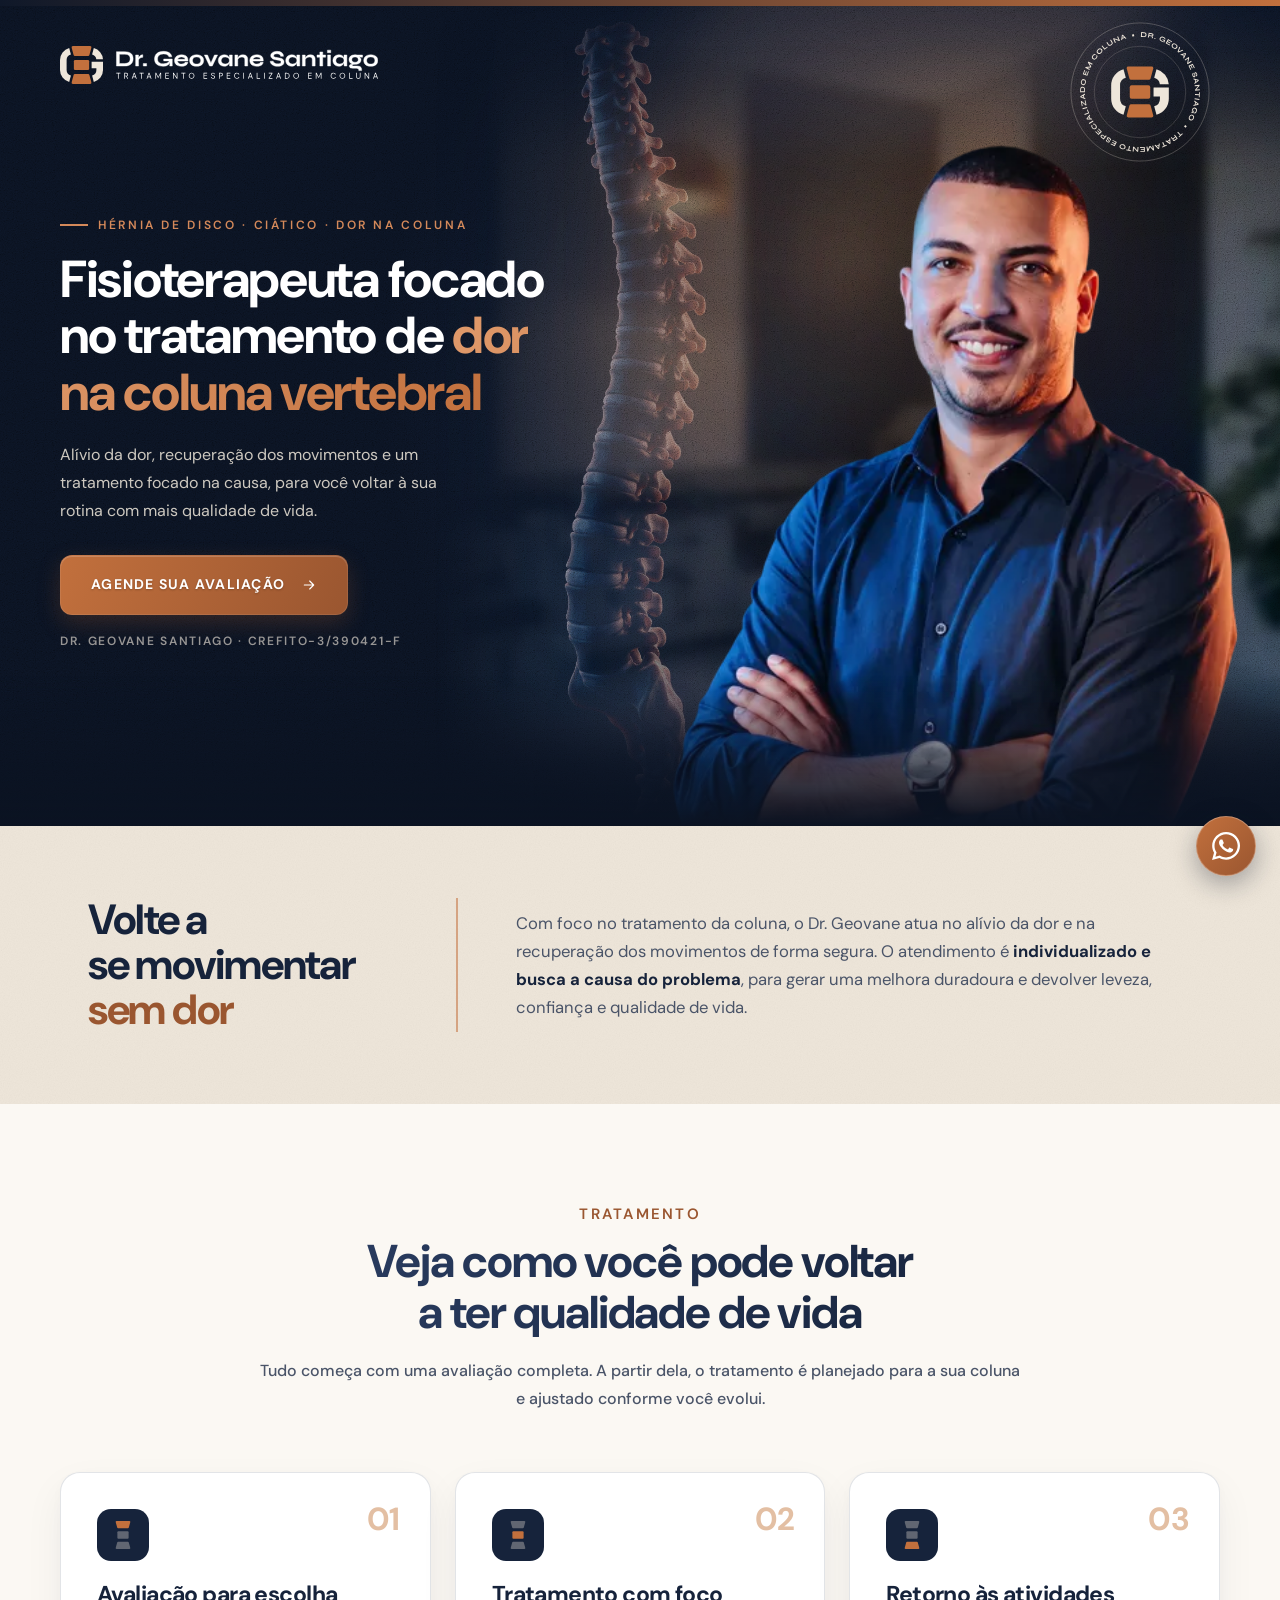
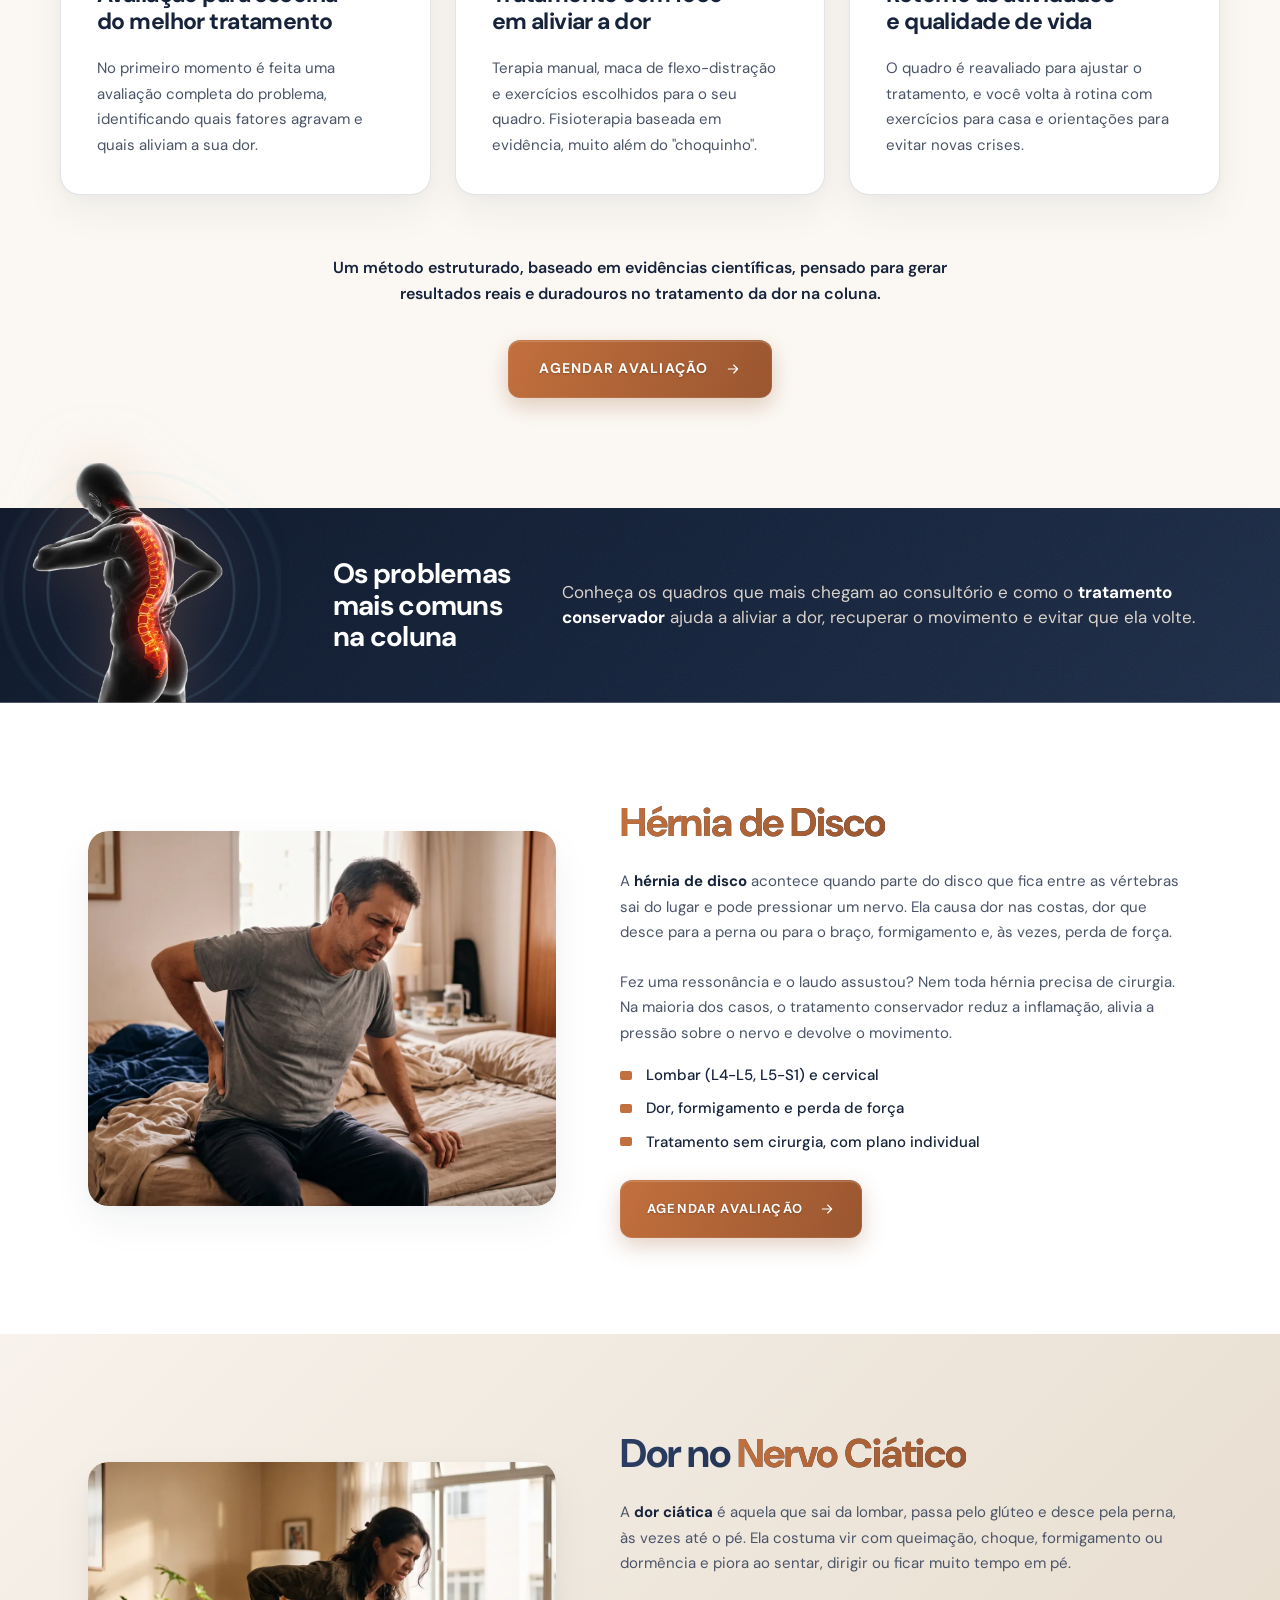
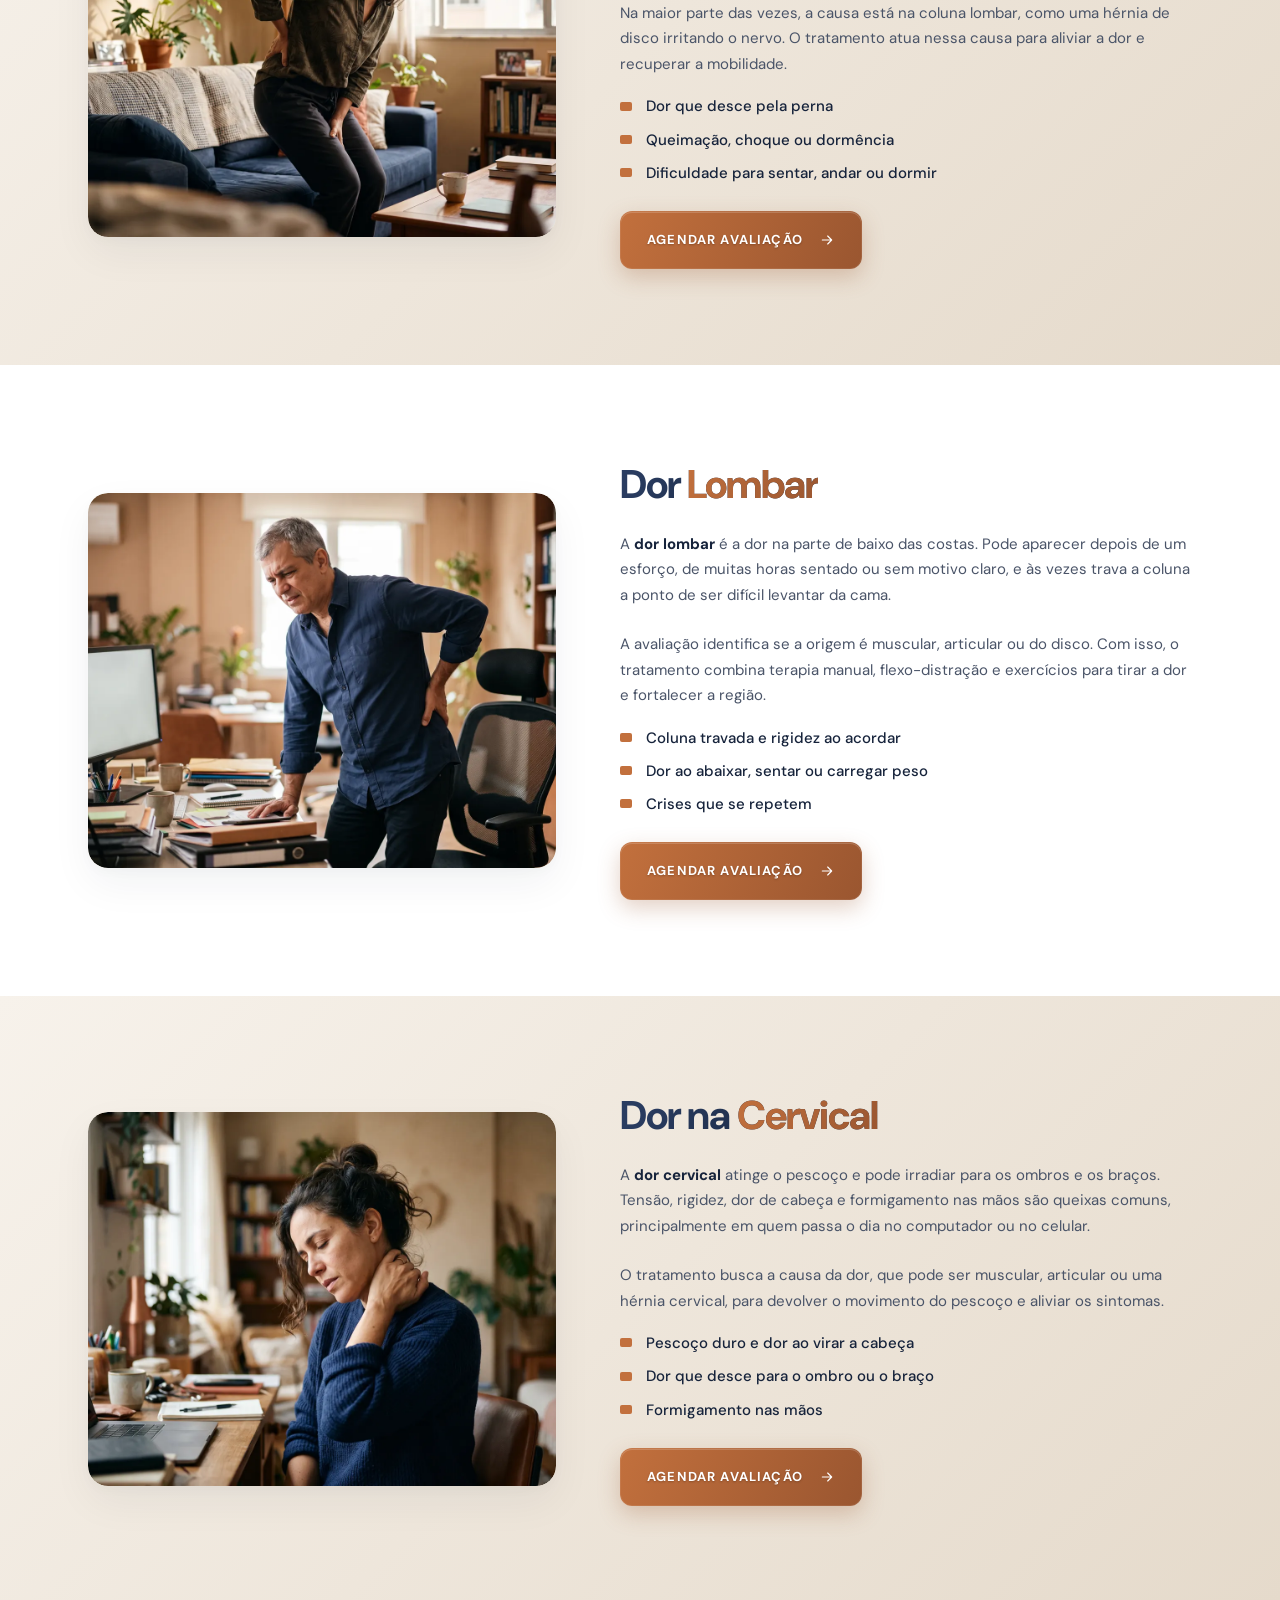
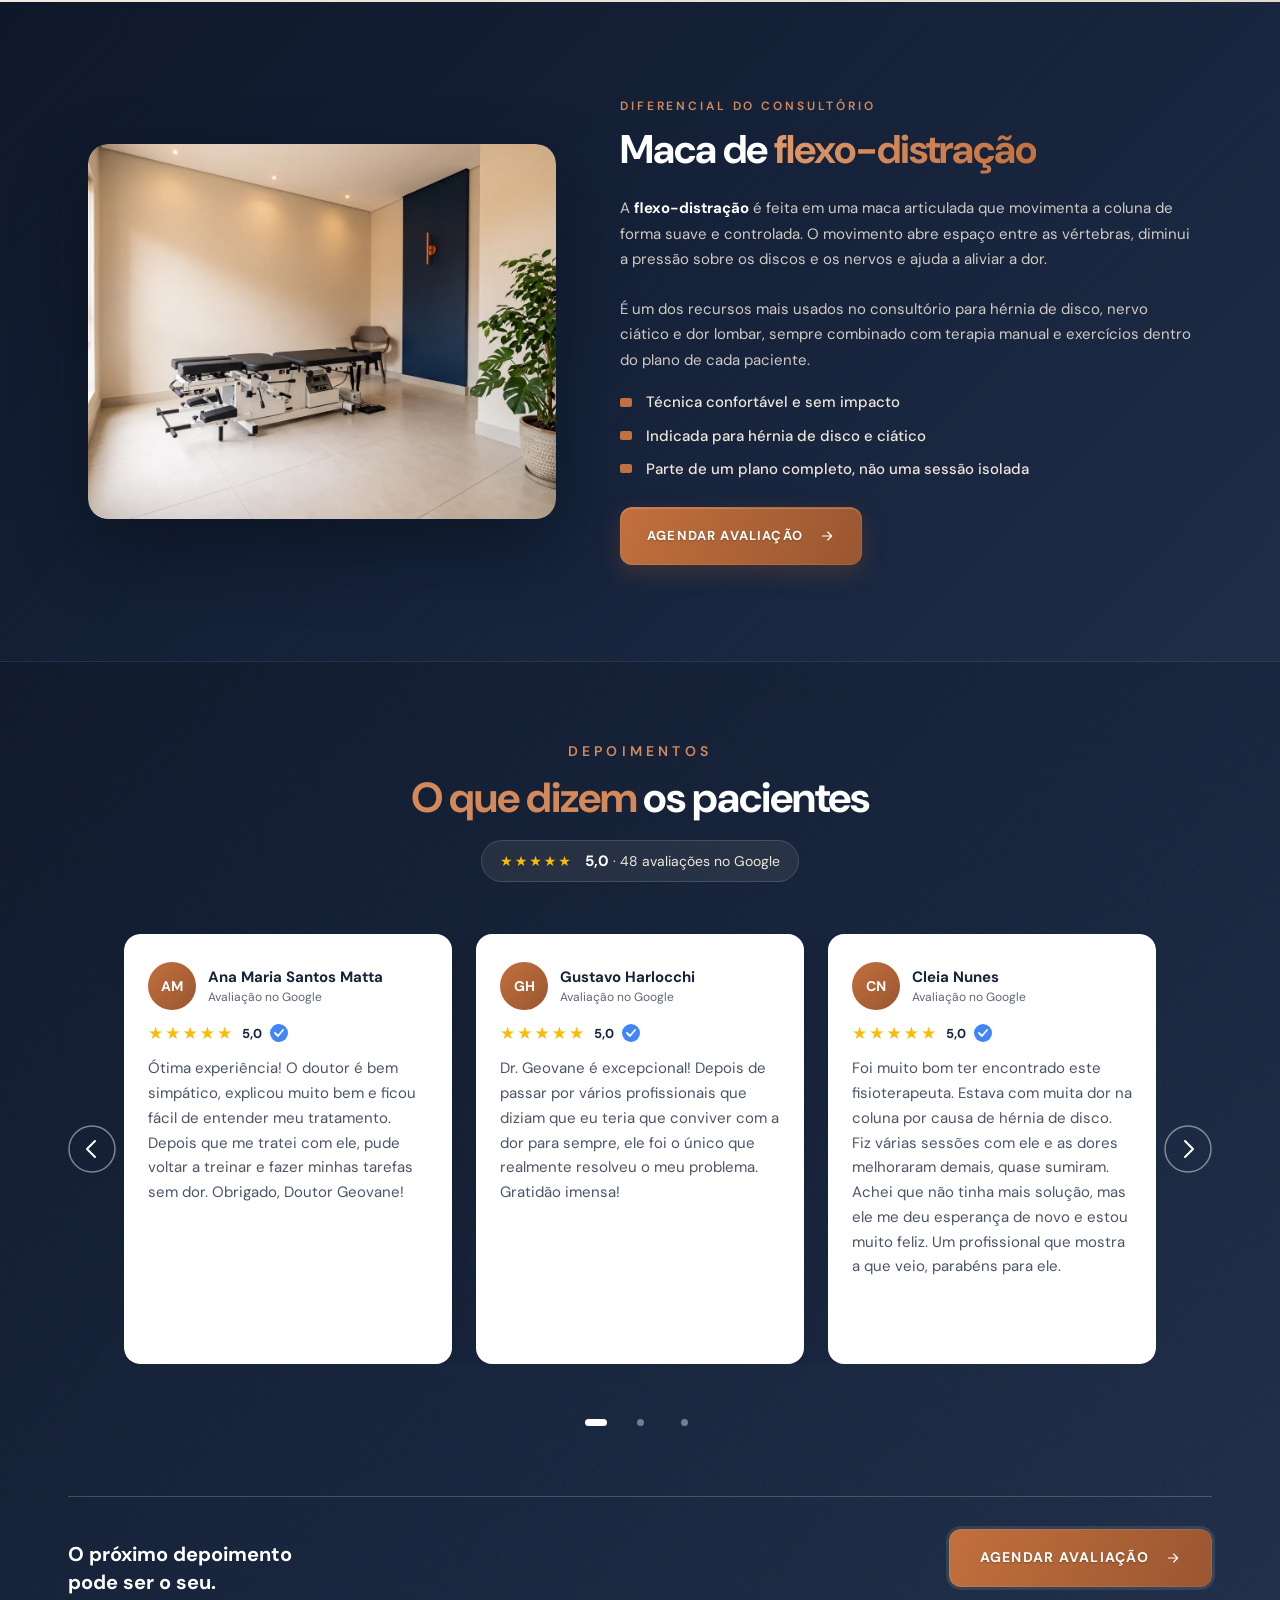
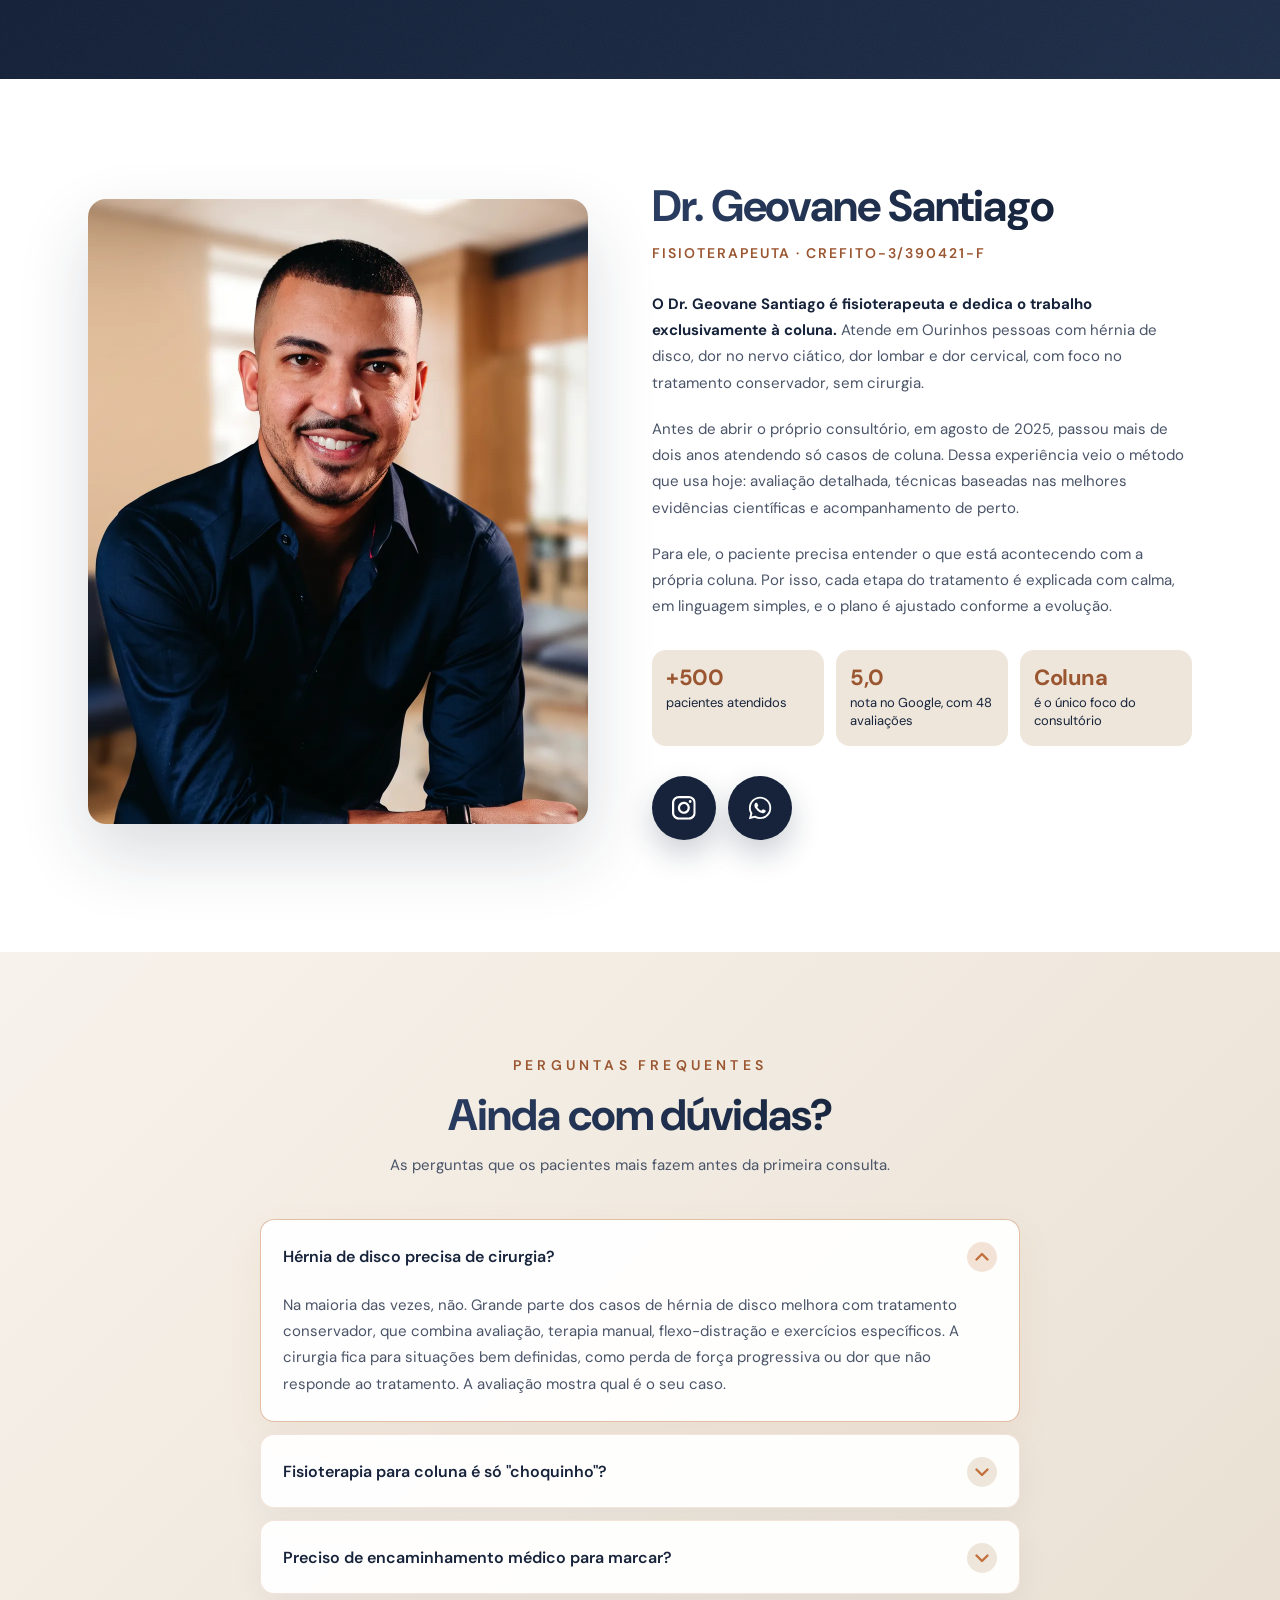
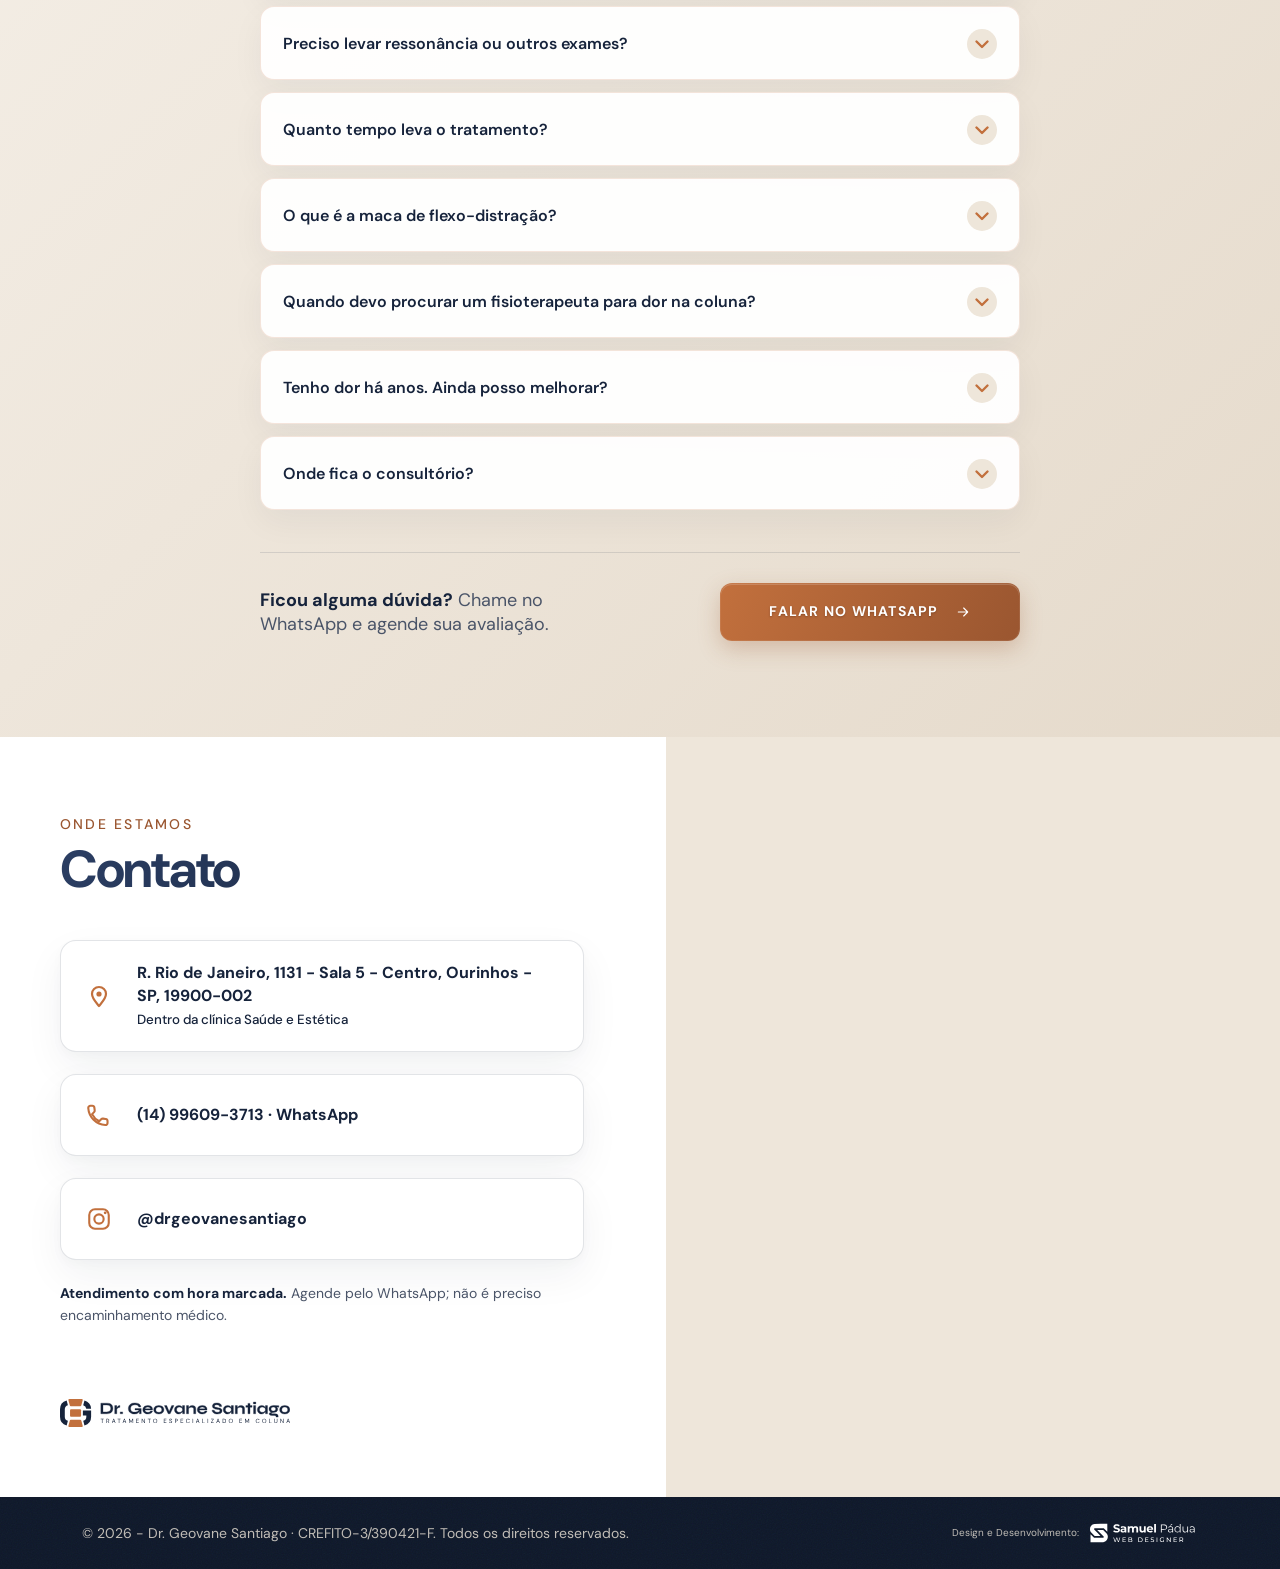
==== index.html @ 81470a54 "feat: coluna realista no fundo do hero, logo menor, remove avaliações do hero, grão mais suave" ====
<!DOCTYPE html>
<html lang="pt-BR">
<head>
  <meta charset="UTF-8">
  <meta name="viewport" content="width=device-width, initial-scale=1.0">
  <title>Fisioterapeuta em Ourinhos | Hérnia de Disco e Dor na Coluna – Dr. Geovane Santiago</title>
  <meta name="description" content="Dr. Geovane Santiago, fisioterapeuta em Ourinhos (SP) com foco no tratamento conservador da coluna: hérnia de disco, nervo ciático, dor lombar e cervical, com maca de flexo-distração. Agende sua avaliação pelo WhatsApp.">
  <meta name="robots" content="index, follow, max-image-preview:large, max-snippet:-1, max-video-preview:-1">
  <link rel="canonical" href="https://www.clinicanogueirasantiago.com.br/">
  <meta name="author" content="Dr. Geovane Santiago">
  <meta name="theme-color" content="#16233B">
  <meta name="format-detection" content="telephone=no">
  <meta name="geo.region" content="BR-SP">
  <meta name="geo.placename" content="Ourinhos">
  <meta name="geo.position" content="-22.9866079;-49.8703435">
  <meta name="ICBM" content="-22.9866079, -49.8703435">
  <meta property="og:locale" content="pt_BR">
  <meta property="og:type" content="website">
  <meta property="og:site_name" content="Dr. Geovane Santiago">
  <meta property="og:title" content="Fisioterapeuta em Ourinhos | Hérnia de Disco e Dor na Coluna – Dr. Geovane Santiago">
  <meta property="og:description" content="Dr. Geovane Santiago, fisioterapeuta em Ourinhos (SP) com foco no tratamento conservador da coluna: hérnia de disco, nervo ciático, dor lombar e cervical, com maca de flexo-distração. Agende sua avaliação pelo WhatsApp.">
  <meta property="og:url" content="https://www.clinicanogueirasantiago.com.br/">
  <meta property="og:image" content="https://www.clinicanogueirasantiago.com.br/og-image.jpg">
  <meta property="og:image:type" content="image/jpeg">
  <meta property="og:image:width" content="1200">
  <meta property="og:image:height" content="630">
  <meta property="og:image:alt" content="Dr. Geovane Santiago, fisioterapeuta com foco no tratamento da coluna em Ourinhos">
  <meta name="twitter:card" content="summary_large_image">
  <meta name="twitter:title" content="Fisioterapeuta em Ourinhos | Hérnia de Disco e Dor na Coluna – Dr. Geovane Santiago">
  <meta name="twitter:description" content="Dr. Geovane Santiago, fisioterapeuta em Ourinhos (SP) com foco no tratamento conservador da coluna: hérnia de disco, nervo ciático, dor lombar e cervical, com maca de flexo-distração. Agende sua avaliação pelo WhatsApp.">
  <meta name="twitter:image" content="https://www.clinicanogueirasantiago.com.br/og-image.jpg">
  <meta name="twitter:image:alt" content="Dr. Geovane Santiago, fisioterapeuta com foco no tratamento da coluna em Ourinhos">
  <script type="application/ld+json">
    {
      "@context": "https://schema.org",
      "@graph": [
        {
          "@type": "WebSite",
          "@id": "https://www.clinicanogueirasantiago.com.br/#website",
          "url": "https://www.clinicanogueirasantiago.com.br/",
          "name": "Dr. Geovane Santiago",
          "alternateName": "Dr. Geovane Santiago – Tratamento especializado em coluna",
          "inLanguage": "pt-BR",
          "publisher": {
            "@id": "https://www.clinicanogueirasantiago.com.br/#consultorio"
          }
        },
        {
          "@type": "MedicalWebPage",
          "@id": "https://www.clinicanogueirasantiago.com.br/#webpage",
          "url": "https://www.clinicanogueirasantiago.com.br/",
          "name": "Fisioterapeuta em Ourinhos | Hérnia de Disco e Dor na Coluna – Dr. Geovane Santiago",
          "description": "Dr. Geovane Santiago, fisioterapeuta em Ourinhos (SP) com foco no tratamento conservador da coluna: hérnia de disco, nervo ciático, dor lombar e cervical, com maca de flexo-distração. Agende sua avaliação pelo WhatsApp.",
          "inLanguage": "pt-BR",
          "isPartOf": {
            "@id": "https://www.clinicanogueirasantiago.com.br/#website"
          },
          "about": {
            "@id": "https://www.clinicanogueirasantiago.com.br/#consultorio"
          },
          "mainEntity": {
            "@id": "https://www.clinicanogueirasantiago.com.br/#consultorio"
          },
          "primaryImageOfPage": {
            "@id": "https://www.clinicanogueirasantiago.com.br/#foto-principal"
          },
          "reviewedBy": {
            "@id": "https://www.clinicanogueirasantiago.com.br/#geovane"
          },
          "lastReviewed": "2026-11-12",
          "specialty": "https://schema.org/Physiotherapy"
        },
        {
          "@type": "ImageObject",
          "@id": "https://www.clinicanogueirasantiago.com.br/#foto-principal",
          "url": "https://www.clinicanogueirasantiago.com.br/dr-geovane.webp",
          "contentUrl": "https://www.clinicanogueirasantiago.com.br/dr-geovane.webp",
          "width": 1000,
          "height": 1339,
          "caption": "Dr. Geovane Santiago, fisioterapeuta em Ourinhos"
        },
        {
          "@type": "Physiotherapy",
          "@id": "https://www.clinicanogueirasantiago.com.br/#consultorio",
          "name": "Dr. Geovane Santiago | Hérnia de Disco e Nervo Ciático",
          "alternateName": "Fisioterapeuta Dr. Geovane Santiago",
          "description": "Consultório de fisioterapia em Ourinhos (SP) com foco no tratamento conservador da coluna: hérnia de disco, dor no nervo ciático, dor lombar e dor cervical, com avaliação individualizada, terapia manual, maca de flexo-distração e exercícios específicos.",
          "url": "https://www.clinicanogueirasantiago.com.br/",
          "logo": {
            "@type": "ImageObject",
            "url": "https://www.clinicanogueirasantiago.com.br/icon-512.png",
            "width": 512,
            "height": 512
          },
          "image": [
            "https://www.clinicanogueirasantiago.com.br/og-image.jpg",
            "https://www.clinicanogueirasantiago.com.br/perfil.jpg",
            "https://www.clinicanogueirasantiago.com.br/flexo.jpg"
          ],
          "telephone": "+55 14 99609-3713",
          "priceRange": "$$",
          "currenciesAccepted": "BRL",
          "address": {
            "@type": "PostalAddress",
            "streetAddress": "Rua Rio de Janeiro, 1131 - Sala 5, Centro",
            "addressLocality": "Ourinhos",
            "addressRegion": "SP",
            "postalCode": "19900-002",
            "addressCountry": "BR"
          },
          "geo": {
            "@type": "GeoCoordinates",
            "latitude": -22.9866079,
            "longitude": -49.8703435
          },
          "hasMap": "https://www.google.com/maps?cid=9509975315867920704",
          "areaServed": [
            {
              "@type": "City",
              "name": "Ourinhos"
            },
            {
              "@type": "AdministrativeArea",
              "name": "Região de Ourinhos (SP)"
            }
          ],
          "medicalSpecialty": [
            "https://schema.org/Physiotherapy",
            "https://schema.org/Musculoskeletal"
          ],
          "availableService": [
            {
              "@type": "MedicalProcedure",
              "name": "Avaliação fisioterapêutica completa e individualizada da coluna"
            },
            {
              "@type": "PhysicalTherapy",
              "name": "Fisioterapia para hérnia de disco"
            },
            {
              "@type": "PhysicalTherapy",
              "name": "Fisioterapia para dor no nervo ciático (ciatalgia)"
            },
            {
              "@type": "PhysicalTherapy",
              "name": "Fisioterapia para dor lombar"
            },
            {
              "@type": "PhysicalTherapy",
              "name": "Fisioterapia para dor cervical"
            },
            {
              "@type": "PhysicalTherapy",
              "name": "Tratamento com maca de flexo-distração"
            },
            {
              "@type": "PhysicalTherapy",
              "name": "Terapia manual"
            }
          ],
          "aggregateRating": {
            "@type": "AggregateRating",
            "ratingValue": "5.0",
            "bestRating": "5",
            "reviewCount": "48"
          },
          "knowsLanguage": "pt-BR",
          "founder": {
            "@id": "https://www.clinicanogueirasantiago.com.br/#geovane"
          },
          "employee": {
            "@id": "https://www.clinicanogueirasantiago.com.br/#geovane"
          },
          "contactPoint": {
            "@type": "ContactPoint",
            "contactType": "Agendamento de consultas",
            "telephone": "+55 14 99609-3713",
            "url": "https://wa.me/5514996093713",
            "availableLanguage": "Portuguese",
            "areaServed": "BR"
          },
          "sameAs": [
            "https://www.instagram.com/drgeovanesantiago/",
            "https://www.google.com/maps?cid=9509975315867920704"
          ]
        },
        {
          "@type": "Person",
          "@id": "https://www.clinicanogueirasantiago.com.br/#geovane",
          "name": "Geovane Santiago",
          "honorificPrefix": "Dr.",
          "alternateName": "Dr. Geovane Santiago",
          "jobTitle": "Fisioterapeuta com foco no tratamento conservador da coluna",
          "description": "Fisioterapeuta em Ourinhos (SP) dedicado exclusivamente ao tratamento conservador da coluna, com atendimento de casos de hérnia de disco, dor no nervo ciático, dor lombar e dor cervical.",
          "image": "https://www.clinicanogueirasantiago.com.br/perfil.jpg",
          "url": "https://www.clinicanogueirasantiago.com.br/",
          "sameAs": [
            "https://www.instagram.com/drgeovanesantiago/"
          ],
          "worksFor": {
            "@id": "https://www.clinicanogueirasantiago.com.br/#consultorio"
          },
          "hasOccupation": {
            "@type": "Occupation",
            "name": "Fisioterapeuta",
            "occupationLocation": {
              "@type": "City",
              "name": "Ourinhos"
            }
          },
          "hasCredential": {
            "@type": "EducationalOccupationalCredential",
            "credentialCategory": "Registro profissional",
            "name": "CREFITO-3/390421-F",
            "recognizedBy": {
              "@type": "Organization",
              "name": "CREFITO-3 – Conselho Regional de Fisioterapia e Terapia Ocupacional da 3ª Região (SP)",
              "url": "https://www.crefito3.org.br/"
            }
          },
          "identifier": {
            "@type": "PropertyValue",
            "propertyID": "CREFITO",
            "value": "390421-F"
          },
          "knowsAbout": [
            "Hérnia de disco",
            "Nervo ciático",
            "Ciatalgia",
            "Dor lombar",
            "Dor cervical",
            "Flexo-distração",
            "Terapia manual",
            "Tratamento conservador da coluna"
          ]
        },
        {
          "@type": "FAQPage",
          "@id": "https://www.clinicanogueirasantiago.com.br/#faq",
          "isPartOf": {
            "@id": "https://www.clinicanogueirasantiago.com.br/#webpage"
          },
          "inLanguage": "pt-BR",
          "mainEntity": [
            {
              "@type": "Question",
              "name": "Hérnia de disco precisa de cirurgia?",
              "acceptedAnswer": {
                "@type": "Answer",
                "text": "Na maioria das vezes, não. Grande parte dos casos de hérnia de disco melhora com tratamento conservador, que combina avaliação, terapia manual, flexo-distração e exercícios específicos. A cirurgia fica para situações bem definidas, como perda de força progressiva ou dor que não responde ao tratamento. A avaliação mostra qual é o seu caso."
              }
            },
            {
              "@type": "Question",
              "name": "Fisioterapia para coluna é só \"choquinho\"?",
              "acceptedAnswer": {
                "@type": "Answer",
                "text": "Não. Aparelhos podem até entrar como apoio, mas o tratamento é feito com as mãos e com movimento: terapia manual, maca de flexo-distração e exercícios escolhidos para o seu quadro. Cada sessão segue o plano definido na avaliação e é ajustada conforme a sua evolução."
              }
            },
            {
              "@type": "Question",
              "name": "Preciso de encaminhamento médico para marcar?",
              "acceptedAnswer": {
                "@type": "Answer",
                "text": "Não. O fisioterapeuta é profissional de primeiro contato, então você pode agendar a avaliação diretamente pelo WhatsApp. Se durante a avaliação aparecer algum sinal que precise de investigação médica, você é orientado e encaminhado."
              }
            },
            {
              "@type": "Question",
              "name": "Preciso levar ressonância ou outros exames?",
              "acceptedAnswer": {
                "@type": "Answer",
                "text": "Não é obrigatório. Se você já tem ressonância, raio-X ou laudos, leve na avaliação, porque eles ajudam a entender o quadro. Mas o que guia o tratamento é a avaliação clínica: como a dor se comporta, quais movimentos estão limitados e o que melhora ou piora os sintomas."
              }
            },
            {
              "@type": "Question",
              "name": "Quanto tempo leva o tratamento?",
              "acceptedAnswer": {
                "@type": "Answer",
                "text": "Depende da intensidade dos sintomas, do tempo de dor e da resposta de cada pessoa. Depois da avaliação você recebe um plano com objetivos claros, e a evolução é acompanhada de perto a cada sessão."
              }
            },
            {
              "@type": "Question",
              "name": "O que é a maca de flexo-distração?",
              "acceptedAnswer": {
                "@type": "Answer",
                "text": "É uma maca articulada que faz movimentos suaves e controlados na coluna, abrindo espaço entre as vértebras e aliviando a pressão sobre os discos e os nervos. É muito usada em casos de hérnia de disco e dor no nervo ciático, sempre dentro do plano de tratamento definido na avaliação."
              }
            },
            {
              "@type": "Question",
              "name": "Quando devo procurar um fisioterapeuta para dor na coluna?",
              "acceptedAnswer": {
                "@type": "Answer",
                "text": "Quando a dor dura mais de alguns dias, volta com frequência, trava a coluna ou atrapalha o sono, o trabalho e a rotina. Dor que desce para a perna ou para o braço, formigamento e fraqueza também são sinais de que vale fazer uma avaliação."
              }
            },
            {
              "@type": "Question",
              "name": "Tenho dor há anos. Ainda posso melhorar?",
              "acceptedAnswer": {
                "@type": "Answer",
                "text": "Sim, ter dor há muito tempo não significa que não exista melhora. Muitos pacientes chegam depois de anos de dor e de vários tratamentos. A avaliação identifica o que mantém a dor e define um caminho possível para o seu caso."
              }
            },
            {
              "@type": "Question",
              "name": "Onde fica o consultório?",
              "acceptedAnswer": {
                "@type": "Answer",
                "text": "O consultório fica na Rua Rio de Janeiro, 1131, Sala 5, Centro, Ourinhos/SP, dentro da clínica Saúde e Estética. O atendimento é presencial e com hora marcada, agendada pelo WhatsApp (14) 99609-3713."
              }
            }
          ]
        }
      ]
    }
  </script>
  <link rel="icon" href="/favicon.ico" sizes="48x48">
  <link rel="icon" type="image/svg+xml" href="/favicon.svg">
  <link rel="apple-touch-icon" href="/apple-touch-icon.png">
  <link rel="preload" href="fonts/dm-sans.woff2" as="font" type="font/woff2" crossorigin>
  <link rel="preload" as="image" type="image/webp" imagesrcset="dr-geovane-600.webp 600w, dr-geovane.webp 1000w" imagesizes="(max-width: 820px) 360px, 570px" fetchpriority="high">
  <link rel="stylesheet" href="style.css">
</head>
<body>
  <a class="skip-link" href="#conteudo">Pular para o conteúdo</a>

  <div class="top-bar"></div>

  <main id="conteudo">
  <!-- ======================== HERO ======================== -->
  <section class="hero">
    <div class="hero-bg" aria-hidden="true">
      <div class="hero-ambient"><img src="hero-ambiente.webp" srcset="hero-ambiente-900.webp 900w, hero-ambiente.webp 1600w" sizes="(max-width: 820px) 100vw, 64vw" alt="" width="1600" height="894"></div>
      <div class="hero-spine"></div>
      <div class="hero-light"></div>
    </div>

    <div class="hero-inner">
      <header class="hero-header">
        <img src="logo.svg" class="logo" width="1922" height="230" alt="Dr. Geovane Santiago – Tratamento especializado em coluna">
      </header>

      <div class="hero-content">
        <div class="hero-left">
          <span class="hero-kicker">Hérnia de disco · Ciático · Dor na coluna</span>
          <h1>
            Fisioterapeuta focado no tratamento de <span class="gradient-text">dor na coluna vertebral</span>
          </h1>

          <p class="subtext">
            Alívio da dor, recuperação dos movimentos e um tratamento focado na causa, para você voltar à sua rotina com mais qualidade de vida.
          </p>

          <a href="https://wa.me/5514996093713?text=Ol%C3%A1%2C%20Dr.%20Geovane!%20Vim%20pelo%20site%20e%20gostaria%20de%20agendar%20uma%20avalia%C3%A7%C3%A3o." class="btn-cta" target="_blank" rel="noopener">
            Agende sua avaliação
          </a>

          <p class="crefito">DR. GEOVANE SANTIAGO &middot; <span class="nowrap">CREFITO-3/390421-F</span></p>
        </div>

        <div class="hero-right">
          <div class="stamp-wrapper" aria-hidden="true">
            <img src="stamp-txt.svg" class="stamp-txt" width="600" height="600" alt="">
            <img src="stamp-iso.svg" class="stamp-iso" width="600" height="600" alt="">
          </div>
          <img src="dr-geovane.webp" srcset="dr-geovane-600.webp 600w, dr-geovane.webp 1000w" sizes="(max-width: 820px) 360px, 570px" class="doctor-img" width="1000" height="1339" alt="Dr. Geovane Santiago, fisioterapeuta em Ourinhos, de braços cruzados" fetchpriority="high">
        </div>
      </div>
    </div>
  </section>

  <!-- ======================== INTRO ======================== -->
  <section class="intro-block">
    <div class="intro-inner">
      <div class="intro-left">
        <h2><span>Volte a</span> <span>se movimentar</span> <strong>sem dor</strong></h2>
      </div>

      <div class="intro-right">
        <p>
          Com foco no tratamento da coluna, o Dr. Geovane atua no alívio da dor e na recuperação dos movimentos de forma segura. O atendimento é <strong>individualizado e busca a causa do problema</strong>, para gerar uma melhora duradoura e devolver leveza, confiança e qualidade de vida.
        </p>
      </div>
    </div>
  </section>

  <!-- ======================== TRATAMENTO ======================== -->
  <section class="treatment-block" id="tratamento">
    <div class="treatment-inner">

      <div class="treatment-header">
        <span class="tagline">Tratamento</span>
        <h2 class="treatment-title">Veja como você pode voltar a ter qualidade de vida</h2>
        <p class="treatment-desc">Tudo começa com uma avaliação completa. A partir dela, o tratamento é planejado para a sua coluna e ajustado conforme você evolui.</p>
      </div>

      <div class="cards-grid">
        <div class="card">
          <div class="card-icon"><svg viewBox="68 0 124 230" aria-hidden="true"><path d="M78.18 0h103.64a8 8 0 0 1 7.73 10.07l-11.79 44a8 8 0 0 1-7.73 5.93H89.97a8 8 0 0 1-7.73-5.93l-11.79-44A8 8 0 0 1 78.18 0Z" fill="#C2703D"/><path d="M91.83 85h76.34a8 8 0 0 1 8 8v44a8 8 0 0 1-8 8H91.83a8 8 0 0 1-8-8V93a8 8 0 0 1 8-8Z" fill="#EEE6DA" opacity=".35"/><path d="M89.97 170h80.06a8 8 0 0 1 7.73 5.93l11.79 44a8 8 0 0 1-7.73 10.07H78.18a8 8 0 0 1-7.73-10.07l11.79-44a8 8 0 0 1 7.73-5.93Z" fill="#EEE6DA" opacity=".35"/></svg></div>
          <h3>Avaliação para escolha <br>do melhor tratamento</h3>
          <p>No primeiro momento é feita uma avaliação completa do problema, identificando quais fatores agravam e quais aliviam a sua dor.</p>
        </div>

        <div class="card">
          <div class="card-icon"><svg viewBox="68 0 124 230" aria-hidden="true"><path d="M78.18 0h103.64a8 8 0 0 1 7.73 10.07l-11.79 44a8 8 0 0 1-7.73 5.93H89.97a8 8 0 0 1-7.73-5.93l-11.79-44A8 8 0 0 1 78.18 0Z" fill="#EEE6DA" opacity=".35"/><path d="M91.83 85h76.34a8 8 0 0 1 8 8v44a8 8 0 0 1-8 8H91.83a8 8 0 0 1-8-8V93a8 8 0 0 1 8-8Z" fill="#C2703D"/><path d="M89.97 170h80.06a8 8 0 0 1 7.73 5.93l11.79 44a8 8 0 0 1-7.73 10.07H78.18a8 8 0 0 1-7.73-10.07l11.79-44a8 8 0 0 1 7.73-5.93Z" fill="#EEE6DA" opacity=".35"/></svg></div>
          <h3>Tratamento com foco <br>em aliviar a dor</h3>
          <p>Terapia manual, maca de flexo-distração e exercícios escolhidos para o seu quadro. Fisioterapia baseada em evidência, muito além do "choquinho".</p>
        </div>

        <div class="card">
          <div class="card-icon"><svg viewBox="68 0 124 230" aria-hidden="true"><path d="M78.18 0h103.64a8 8 0 0 1 7.73 10.07l-11.79 44a8 8 0 0 1-7.73 5.93H89.97a8 8 0 0 1-7.73-5.93l-11.79-44A8 8 0 0 1 78.18 0Z" fill="#EEE6DA" opacity=".35"/><path d="M91.83 85h76.34a8 8 0 0 1 8 8v44a8 8 0 0 1-8 8H91.83a8 8 0 0 1-8-8V93a8 8 0 0 1 8-8Z" fill="#EEE6DA" opacity=".35"/><path d="M89.97 170h80.06a8 8 0 0 1 7.73 5.93l11.79 44a8 8 0 0 1-7.73 10.07H78.18a8 8 0 0 1-7.73-10.07l11.79-44a8 8 0 0 1 7.73-5.93Z" fill="#C2703D"/></svg></div>
          <h3>Retorno às atividades <br>e qualidade de vida</h3>
          <p>O quadro é reavaliado para ajustar o tratamento, e você volta à rotina com exercícios para casa e orientações para evitar novas crises.</p>
        </div>
      </div>

      <div class="treatment-footer">
        <p>Um método estruturado, baseado em evidências científicas, pensado para gerar <br>resultados reais e duradouros no tratamento da dor na coluna.</p>
        <a href="https://wa.me/5514996093713?text=Ol%C3%A1%2C%20Dr.%20Geovane!%20Vim%20pelo%20site%20e%20gostaria%20de%20agendar%20uma%20avalia%C3%A7%C3%A3o." class="btn-cta btn-cta--center" target="_blank" rel="noopener">
            Agendar avaliação
          </a>
      </div>

    </div>
  </section>

  <!-- ======================== PROBLEMAS ======================== -->
  <section class="problems-block">
    <div class="problems-grain"></div>

    <div class="problems-inner">
      <div class="problems-img-col">
        <picture>
          <source srcset="coluna.webp" type="image/webp">
          <img src="coluna.png" loading="lazy" decoding="async" width="441" height="377" class="problems-img" alt="Silhueta de uma pessoa com a coluna vertebral destacada, com dor nas costas e no pescoço">
        </picture>
      </div>

      <h2 class="problems-headline">Os problemas<br>mais comuns<br>na coluna</h2>

      <p class="problems-body">Conheça os quadros que mais chegam ao consultório e como o <strong>tratamento conservador</strong> ajuda a aliviar a dor, recuperar o movimento e evitar que ela volte.</p>
    </div>
  </section>

  <section class="condition-block" id="hernia-de-disco">
    <div class="condition-inner">

      <div class="condition-media">
        <img src="hernia.webp" loading="lazy" decoding="async" width="1200" height="896" class="condition-img" alt="Homem sentado na beira da cama com a mão na lombar, com dor ao tentar se levantar">
      </div>

      <div class="condition-text">
        <h2 class="condition-title"><strong>Hérnia de Disco</strong></h2>
        <p class="condition-body">A <strong>hérnia de disco</strong> acontece quando parte do disco que fica entre as vértebras sai do lugar e pode pressionar um nervo. Ela causa dor nas costas, dor que desce para a perna ou para o braço, formigamento e, às vezes, perda de força.</p>
        <p class="condition-body">Fez uma ressonância e o laudo assustou? Nem toda hérnia precisa de cirurgia. Na maioria dos casos, o tratamento conservador reduz a inflamação, alivia a pressão sobre o nervo e devolve o movimento.</p>
        <ul class="condition-points">
          <li>Lombar (L4-L5, L5-S1) e cervical</li>
          <li>Dor, formigamento e perda de força</li>
          <li>Tratamento sem cirurgia, com plano individual</li>
        </ul>
        <a href="https://wa.me/5514996093713?text=Ol%C3%A1%2C%20Dr.%20Geovane!%20Vim%20pelo%20site%20e%20gostaria%20de%20agendar%20uma%20avalia%C3%A7%C3%A3o." class="btn-cta" target="_blank" rel="noopener">
            Agendar avaliação
          </a>
      </div>

    </div>
  </section>

  <section class="condition-block condition-block--gray" id="nervo-ciatico">
    <div class="condition-inner">

      <div class="condition-media">
        <img src="ciatico.webp" loading="lazy" decoding="async" width="1200" height="896" class="condition-img" alt="Mulher se levantando do sofá com a mão na lombar e na parte de trás da coxa, com dor no nervo ciático">
      </div>

      <div class="condition-text">
        <h2 class="condition-title">Dor no <strong>Nervo Ciático</strong></h2>
        <p class="condition-body">A <strong>dor ciática</strong> é aquela que sai da lombar, passa pelo glúteo e desce pela perna, às vezes até o pé. Ela costuma vir com queimação, choque, formigamento ou dormência e piora ao sentar, dirigir ou ficar muito tempo em pé.</p>
        <p class="condition-body">Na maior parte das vezes, a causa está na coluna lombar, como uma hérnia de disco irritando o nervo. O tratamento atua nessa causa para aliviar a dor e recuperar a mobilidade.</p>
        <ul class="condition-points">
          <li>Dor que desce pela perna</li>
          <li>Queimação, choque ou dormência</li>
          <li>Dificuldade para sentar, andar ou dormir</li>
        </ul>
        <a href="https://wa.me/5514996093713?text=Ol%C3%A1%2C%20Dr.%20Geovane!%20Vim%20pelo%20site%20e%20gostaria%20de%20agendar%20uma%20avalia%C3%A7%C3%A3o." class="btn-cta" target="_blank" rel="noopener">
            Agendar avaliação
          </a>
      </div>

    </div>
  </section>

  <section class="condition-block" id="dor-lombar">
    <div class="condition-inner">

      <div class="condition-media">
        <img src="lombar.webp" loading="lazy" decoding="async" width="1200" height="896" class="condition-img" alt="Homem se levantando da cadeira do escritório com a mão na lombar, com dor nas costas">
      </div>

      <div class="condition-text">
        <h2 class="condition-title">Dor <strong>Lombar</strong></h2>
        <p class="condition-body">A <strong>dor lombar</strong> é a dor na parte de baixo das costas. Pode aparecer depois de um esforço, de muitas horas sentado ou sem motivo claro, e às vezes trava a coluna a ponto de ser difícil levantar da cama.</p>
        <p class="condition-body">A avaliação identifica se a origem é muscular, articular ou do disco. Com isso, o tratamento combina terapia manual, flexo-distração e exercícios para tirar a dor e fortalecer a região.</p>
        <ul class="condition-points">
          <li>Coluna travada e rigidez ao acordar</li>
          <li>Dor ao abaixar, sentar ou carregar peso</li>
          <li>Crises que se repetem</li>
        </ul>
        <a href="https://wa.me/5514996093713?text=Ol%C3%A1%2C%20Dr.%20Geovane!%20Vim%20pelo%20site%20e%20gostaria%20de%20agendar%20uma%20avalia%C3%A7%C3%A3o." class="btn-cta" target="_blank" rel="noopener">
            Agendar avaliação
          </a>
      </div>

    </div>
  </section>

  <section class="condition-block condition-block--gray" id="dor-cervical">
    <div class="condition-inner">

      <div class="condition-media">
        <img src="cervical.webp" loading="lazy" decoding="async" width="1200" height="896" class="condition-img" alt="Mulher no computador massageando a nuca, com dor cervical">
      </div>

      <div class="condition-text">
        <h2 class="condition-title">Dor na <strong>Cervical</strong></h2>
        <p class="condition-body">A <strong>dor cervical</strong> atinge o pescoço e pode irradiar para os ombros e os braços. Tensão, rigidez, dor de cabeça e formigamento nas mãos são queixas comuns, principalmente em quem passa o dia no computador ou no celular.</p>
        <p class="condition-body">O tratamento busca a causa da dor, que pode ser muscular, articular ou uma hérnia cervical, para devolver o movimento do pescoço e aliviar os sintomas.</p>
        <ul class="condition-points">
          <li>Pescoço duro e dor ao virar a cabeça</li>
          <li>Dor que desce para o ombro ou o braço</li>
          <li>Formigamento nas mãos</li>
        </ul>
        <a href="https://wa.me/5514996093713?text=Ol%C3%A1%2C%20Dr.%20Geovane!%20Vim%20pelo%20site%20e%20gostaria%20de%20agendar%20uma%20avalia%C3%A7%C3%A3o." class="btn-cta" target="_blank" rel="noopener">
            Agendar avaliação
          </a>
      </div>

    </div>
  </section>

  <section class="condition-block condition-block--dark" id="flexo-distracao">
    <div class="condition-inner">

      <div class="condition-media">
        <img src="flexo.webp" loading="lazy" decoding="async" width="1200" height="896" class="condition-img" alt="Maca de flexo-distração no consultório do Dr. Geovane Santiago em Ourinhos">
      </div>

      <div class="condition-text">
        <span class="condition-tag">Diferencial do consultório</span>
        <h2 class="condition-title">Maca de <strong>flexo-distração</strong></h2>
        <p class="condition-body">A <strong>flexo-distração</strong> é feita em uma maca articulada que movimenta a coluna de forma suave e controlada. O movimento abre espaço entre as vértebras, diminui a pressão sobre os discos e os nervos e ajuda a aliviar a dor.</p>
        <p class="condition-body">É um dos recursos mais usados no consultório para hérnia de disco, nervo ciático e dor lombar, sempre combinado com terapia manual e exercícios dentro do plano de cada paciente.</p>
        <ul class="condition-points">
          <li>Técnica confortável e sem impacto</li>
          <li>Indicada para hérnia de disco e ciático</li>
          <li>Parte de um plano completo, não uma sessão isolada</li>
        </ul>
        <a href="https://wa.me/5514996093713?text=Ol%C3%A1%2C%20Dr.%20Geovane!%20Vim%20pelo%20site%20e%20gostaria%20de%20agendar%20uma%20avalia%C3%A7%C3%A3o." class="btn-cta" target="_blank" rel="noopener">
            Agendar avaliação
          </a>
      </div>

    </div>
  </section>

  <!-- ======================== DEPOIMENTOS ======================== -->
  <section class="reviews-block" id="depoimentos">
    <div class="reviews-grain"></div>
    <div class="reviews-inner">

      <div class="reviews-header">
        <span class="reviews-tagline">Depoimentos</span>
        <h2 class="reviews-title"><strong>O que dizem</strong> os pacientes</h2>
        <a class="reviews-summary" href="https://www.google.com/maps/place/Fisioterapeuta+Dr+Geovane+Santiago+%7C+H%C3%A9rnia+de+Disco+e+Nervo+Ci%C3%A1tico/@-22.9866079,-49.8703435,17z/data=!4m8!3m7!1s0x94c019a0cc8c777f:0x83fa3829ed0a6940!8m2!3d-22.9866079!4d-49.8703435!9m1!1b1" target="_blank" rel="noopener" aria-label="Ver as 48 avaliações no Google">
          <span class="stars" aria-hidden="true">★★★★★</span>
          <span><strong>5,0</strong> · 48 avaliações no Google</span>
        </a>
      </div>

      <div class="reviews-carousel" role="region" aria-roledescription="carrossel" aria-label="Depoimentos de pacientes" tabindex="0">
        <button class="carousel-btn carousel-btn--prev" aria-label="Anterior">
          <svg width="48" height="48" viewBox="0 0 48 48" fill="none" xmlns="http://www.w3.org/2000/svg">
            <circle cx="24" cy="24" r="23" stroke="rgba(255,255,255,0.45)" stroke-width="1.5"/>
            <path d="M27 16l-8 8 8 8" stroke="white" stroke-width="2" stroke-linecap="round" stroke-linejoin="round"/>
          </svg>
        </button>

        <div class="carousel-viewport">
          <div class="reviews-track">

            <article class="review-card">
              <div class="rc-header">
                <div class="rc-avatar">AM</div>
                <div class="rc-info">
                  <strong class="rc-name">Ana Maria Santos Matta</strong>
                  <span class="rc-count">Avaliação no Google</span>
                </div>
              </div>
              <div class="rc-stars" aria-label="5 estrelas">
                <span class="rc-stars-icons" aria-hidden="true">★★★★★</span>
                <span class="rc-rating">5,0</span>
                <span class="rc-badge" aria-hidden="true"><svg width="10" height="8" viewBox="0 0 10 8" fill="none"><path d="M1 4l3 3 5-6" stroke="white" stroke-width="1.8" stroke-linecap="round" stroke-linejoin="round"/></svg></span>
              </div>
              <p class="rc-text is-clamped">Ótima experiência! O doutor é bem simpático, explicou muito bem e ficou fácil de entender meu tratamento. Depois que me tratei com ele, pude voltar a treinar e fazer minhas tarefas sem dor. Obrigado, Doutor Geovane!</p>
              <button class="rc-read-more" type="button" data-review-open>Ler depoimento completo</button>
              <div class="rc-full-text" hidden>
                <p>Ótima experiência! O doutor é bem simpático, explicou muito bem e ficou fácil de entender meu tratamento. Depois que me tratei com ele, pude voltar a treinar e fazer minhas tarefas sem dor. Obrigado, Doutor Geovane!</p>
              </div>
            </article>

            <article class="review-card">
              <div class="rc-header">
                <div class="rc-avatar">GH</div>
                <div class="rc-info">
                  <strong class="rc-name">Gustavo Harlocchi</strong>
                  <span class="rc-count">Avaliação no Google</span>
                </div>
              </div>
              <div class="rc-stars" aria-label="5 estrelas">
                <span class="rc-stars-icons" aria-hidden="true">★★★★★</span>
                <span class="rc-rating">5,0</span>
                <span class="rc-badge" aria-hidden="true"><svg width="10" height="8" viewBox="0 0 10 8" fill="none"><path d="M1 4l3 3 5-6" stroke="white" stroke-width="1.8" stroke-linecap="round" stroke-linejoin="round"/></svg></span>
              </div>
              <p class="rc-text is-clamped">Dr. Geovane é excepcional! Depois de passar por vários profissionais que diziam que eu teria que conviver com a dor para sempre, ele foi o único que realmente resolveu o meu problema. Gratidão imensa!</p>
              <button class="rc-read-more" type="button" data-review-open>Ler depoimento completo</button>
              <div class="rc-full-text" hidden>
                <p>Dr. Geovane é excepcional! Depois de passar por vários profissionais que diziam que eu teria que conviver com a dor para sempre, ele foi o único que realmente resolveu o meu problema. Gratidão imensa!</p>
              </div>
            </article>

            <article class="review-card">
              <div class="rc-header">
                <div class="rc-avatar">CN</div>
                <div class="rc-info">
                  <strong class="rc-name">Cleia Nunes</strong>
                  <span class="rc-count">Avaliação no Google</span>
                </div>
              </div>
              <div class="rc-stars" aria-label="5 estrelas">
                <span class="rc-stars-icons" aria-hidden="true">★★★★★</span>
                <span class="rc-rating">5,0</span>
                <span class="rc-badge" aria-hidden="true"><svg width="10" height="8" viewBox="0 0 10 8" fill="none"><path d="M1 4l3 3 5-6" stroke="white" stroke-width="1.8" stroke-linecap="round" stroke-linejoin="round"/></svg></span>
              </div>
              <p class="rc-text is-clamped">Foi muito bom ter encontrado este fisioterapeuta. Estava com muita dor na coluna por causa de hérnia de disco. Fiz várias sessões com ele e as dores melhoraram demais, quase sumiram. Achei que não tinha mais solução, mas ele me deu esperança de novo e estou muito feliz. Um profissional que mostra a que veio, parabéns para ele.</p>
              <button class="rc-read-more" type="button" data-review-open>Ler depoimento completo</button>
              <div class="rc-full-text" hidden>
                <p>Foi muito bom ter encontrado este fisioterapeuta. Estava com muita dor na coluna por causa de hérnia de disco. Fiz várias sessões com ele e as dores melhoraram demais, quase sumiram. Achei que não tinha mais solução, mas ele me deu esperança de novo e estou muito feliz. Um profissional que mostra a que veio, parabéns para ele.</p>
              </div>
            </article>

            <article class="review-card">
              <div class="rc-header">
                <div class="rc-avatar">DR</div>
                <div class="rc-info">
                  <strong class="rc-name">Depizol Raí</strong>
                  <span class="rc-count">Avaliação no Google</span>
                </div>
              </div>
              <div class="rc-stars" aria-label="5 estrelas">
                <span class="rc-stars-icons" aria-hidden="true">★★★★★</span>
                <span class="rc-rating">5,0</span>
                <span class="rc-badge" aria-hidden="true"><svg width="10" height="8" viewBox="0 0 10 8" fill="none"><path d="M1 4l3 3 5-6" stroke="white" stroke-width="1.8" stroke-linecap="round" stroke-linejoin="round"/></svg></span>
              </div>
              <p class="rc-text is-clamped">Excelente profissional, tratamento com eficiência comprovada: evitou que minha tia fosse para uma mesa de cirurgia. Obrigado, Doutor Geovane!</p>
              <button class="rc-read-more" type="button" data-review-open>Ler depoimento completo</button>
              <div class="rc-full-text" hidden>
                <p>Excelente profissional, tratamento com eficiência comprovada: evitou que minha tia fosse para uma mesa de cirurgia. Obrigado, Doutor Geovane!</p>
              </div>
            </article>

            <article class="review-card">
              <div class="rc-header">
                <div class="rc-avatar">FC</div>
                <div class="rc-info">
                  <strong class="rc-name">Felipe Clovier</strong>
                  <span class="rc-count">Avaliação no Google</span>
                </div>
              </div>
              <div class="rc-stars" aria-label="5 estrelas">
                <span class="rc-stars-icons" aria-hidden="true">★★★★★</span>
                <span class="rc-rating">5,0</span>
                <span class="rc-badge" aria-hidden="true"><svg width="10" height="8" viewBox="0 0 10 8" fill="none"><path d="M1 4l3 3 5-6" stroke="white" stroke-width="1.8" stroke-linecap="round" stroke-linejoin="round"/></svg></span>
              </div>
              <p class="rc-text is-clamped">Sou atleta de futevôlei e estava com muita dificuldade para jogar por causa das dores. Conheci o Doutor Geovane, fiz meu tratamento e hoje desfruto de bons jogos! Obrigado, Doutor!</p>
              <button class="rc-read-more" type="button" data-review-open>Ler depoimento completo</button>
              <div class="rc-full-text" hidden>
                <p>Sou atleta de futevôlei e estava com muita dificuldade para jogar por causa das dores. Conheci o Doutor Geovane, fiz meu tratamento e hoje desfruto de bons jogos! Obrigado, Doutor!</p>
              </div>
            </article>

            <article class="review-card">
              <div class="rc-header">
                <div class="rc-avatar">AR</div>
                <div class="rc-info">
                  <strong class="rc-name">Aline Ribeiro</strong>
                  <span class="rc-count">Avaliação no Google</span>
                </div>
              </div>
              <div class="rc-stars" aria-label="5 estrelas">
                <span class="rc-stars-icons" aria-hidden="true">★★★★★</span>
                <span class="rc-rating">5,0</span>
                <span class="rc-badge" aria-hidden="true"><svg width="10" height="8" viewBox="0 0 10 8" fill="none"><path d="M1 4l3 3 5-6" stroke="white" stroke-width="1.8" stroke-linecap="round" stroke-linejoin="round"/></svg></span>
              </div>
              <p class="rc-text is-clamped">O Dr. Geovane adaptou os tratamentos às minhas necessidades individuais, promovendo resultados positivos. Tem um atendimento humanizado e é comprometido com a recuperação do paciente.</p>
              <button class="rc-read-more" type="button" data-review-open>Ler depoimento completo</button>
              <div class="rc-full-text" hidden>
                <p>O Dr. Geovane adaptou os tratamentos às minhas necessidades individuais, promovendo resultados positivos. Tem um atendimento humanizado e é comprometido com a recuperação do paciente.</p>
              </div>
            </article>

            <article class="review-card">
              <div class="rc-header">
                <div class="rc-avatar">RS</div>
                <div class="rc-info">
                  <strong class="rc-name">Raul Soave</strong>
                  <span class="rc-count">Avaliação no Google</span>
                </div>
              </div>
              <div class="rc-stars" aria-label="5 estrelas">
                <span class="rc-stars-icons" aria-hidden="true">★★★★★</span>
                <span class="rc-rating">5,0</span>
                <span class="rc-badge" aria-hidden="true"><svg width="10" height="8" viewBox="0 0 10 8" fill="none"><path d="M1 4l3 3 5-6" stroke="white" stroke-width="1.8" stroke-linecap="round" stroke-linejoin="round"/></svg></span>
              </div>
              <p class="rc-text is-clamped">Profissional excelente, resolveu minha coluna com uma praticidade que nenhum médico por quem passei conseguiu. Recomendo demais!</p>
              <button class="rc-read-more" type="button" data-review-open>Ler depoimento completo</button>
              <div class="rc-full-text" hidden>
                <p>Profissional excelente, resolveu minha coluna com uma praticidade que nenhum médico por quem passei conseguiu. Recomendo demais!</p>
              </div>
            </article>

            <article class="review-card">
              <div class="rc-header">
                <div class="rc-avatar">KO</div>
                <div class="rc-info">
                  <strong class="rc-name">Katia Olimpio</strong>
                  <span class="rc-count">Avaliação no Google</span>
                </div>
              </div>
              <div class="rc-stars" aria-label="5 estrelas">
                <span class="rc-stars-icons" aria-hidden="true">★★★★★</span>
                <span class="rc-rating">5,0</span>
                <span class="rc-badge" aria-hidden="true"><svg width="10" height="8" viewBox="0 0 10 8" fill="none"><path d="M1 4l3 3 5-6" stroke="white" stroke-width="1.8" stroke-linecap="round" stroke-linejoin="round"/></svg></span>
              </div>
              <p class="rc-text is-clamped">Muito bom! Tem bastante lugar para estacionar e, mesmo não sendo de Ourinhos, consegui chegar fácil na clínica. O tratamento melhorou muito minhas costas.</p>
              <button class="rc-read-more" type="button" data-review-open>Ler depoimento completo</button>
              <div class="rc-full-text" hidden>
                <p>Muito bom! Tem bastante lugar para estacionar e, mesmo não sendo de Ourinhos, consegui chegar fácil na clínica. O tratamento melhorou muito minhas costas.</p>
              </div>
            </article>

            <article class="review-card">
              <div class="rc-header">
                <div class="rc-avatar">MV</div>
                <div class="rc-info">
                  <strong class="rc-name">Mariana Vasconcelos</strong>
                  <span class="rc-count">Avaliação no Google</span>
                </div>
              </div>
              <div class="rc-stars" aria-label="5 estrelas">
                <span class="rc-stars-icons" aria-hidden="true">★★★★★</span>
                <span class="rc-rating">5,0</span>
                <span class="rc-badge" aria-hidden="true"><svg width="10" height="8" viewBox="0 0 10 8" fill="none"><path d="M1 4l3 3 5-6" stroke="white" stroke-width="1.8" stroke-linecap="round" stroke-linejoin="round"/></svg></span>
              </div>
              <p class="rc-text is-clamped">Melhor fisioterapeuta de Ourinhos! Hoje minha coluna é outra, não sinto mais dores. Recomendo de olhos fechados.</p>
              <button class="rc-read-more" type="button" data-review-open>Ler depoimento completo</button>
              <div class="rc-full-text" hidden>
                <p>Melhor fisioterapeuta de Ourinhos! Hoje minha coluna é outra, não sinto mais dores. Recomendo de olhos fechados.</p>
              </div>
            </article>

          </div>
        </div>

        <button class="carousel-btn carousel-btn--next" aria-label="Próximo">
          <svg width="48" height="48" viewBox="0 0 48 48" fill="none" xmlns="http://www.w3.org/2000/svg">
            <circle cx="24" cy="24" r="23" stroke="rgba(255,255,255,0.45)" stroke-width="1.5"/>
            <path d="M21 16l8 8-8 8" stroke="white" stroke-width="2" stroke-linecap="round" stroke-linejoin="round"/>
          </svg>
        </button>
      </div>

      <div class="reviews-pagination" aria-label="Navegação dos depoimentos"></div>

      <div class="reviews-footer">
        <div class="reviews-divider"></div>
        <div class="reviews-cta-row">
          <p class="reviews-cta-text">O próximo depoimento<br>pode ser o seu.</p>
          <a href="https://wa.me/5514996093713?text=Ol%C3%A1%2C%20Dr.%20Geovane!%20Vim%20pelo%20site%20e%20gostaria%20de%20agendar%20uma%20avalia%C3%A7%C3%A3o." class="btn-cta" target="_blank" rel="noopener">
            Agendar avaliação
          </a>
        </div>
      </div>

    </div>
  </section>

  <!-- ======================== PERFIL ======================== -->
  <section class="profile-block" id="sobre">
    <div class="profile-inner">
      <div class="profile-media">
        <img src="perfil.webp" loading="lazy" decoding="async" width="1000" height="1250" alt="Dr. Geovane Santiago, fisioterapeuta, sorrindo no consultório" class="profile-image">
      </div>

      <div class="profile-content">
        <h2 class="profile-title">Dr. Geovane Santiago</h2>
        <p class="profile-meta">FISIOTERAPEUTA &middot; CREFITO-3/390421-F</p>

        <div class="profile-body">
          <p><strong>O Dr. Geovane Santiago é fisioterapeuta e dedica o trabalho exclusivamente à coluna.</strong> Atende em Ourinhos pessoas com hérnia de disco, dor no nervo ciático, dor lombar e dor cervical, com foco no tratamento conservador, sem cirurgia.</p>

          <p>Antes de abrir o próprio consultório, em agosto de 2025, passou mais de dois anos atendendo só casos de coluna. Dessa experiência veio o método que usa hoje: avaliação detalhada, técnicas baseadas nas melhores evidências científicas e acompanhamento de perto.</p>

          <p>Para ele, o paciente precisa entender o que está acontecendo com a própria coluna. Por isso, cada etapa do tratamento é explicada com calma, em linguagem simples, e o plano é ajustado conforme a evolução.</p>
        </div>

        <ul class="profile-highlights">
          <li><strong>+500</strong>pacientes atendidos</li>
          <li><strong>5,0</strong>nota no Google, com 48 avaliações</li>
          <li><strong>Coluna</strong>é o único foco do consultório</li>
        </ul>

        <div class="profile-socials" aria-label="Redes sociais do Dr. Geovane Santiago">
          <a href="https://www.instagram.com/drgeovanesantiago/" class="profile-social-btn" target="_blank" rel="noopener" aria-label="Instagram do Dr. Geovane Santiago">
            <img src="ig-icon.svg" alt="" class="profile-social-icon" width="24" height="24" aria-hidden="true">
          </a>

          <a href="https://wa.me/5514996093713?text=Ol%C3%A1%2C%20Dr.%20Geovane!%20Vim%20pelo%20site%20e%20gostaria%20de%20agendar%20uma%20avalia%C3%A7%C3%A3o." class="profile-social-btn" target="_blank" rel="noopener" aria-label="WhatsApp do Dr. Geovane Santiago">
            <img src="wpp-icon.svg" alt="" class="profile-social-icon" width="24" height="24" aria-hidden="true">
          </a>
        </div>
      </div>
    </div>
  </section>

  <!-- ======================== FAQ ======================== -->
  <section class="faq-block" id="duvidas">
    <div class="faq-inner">
      <div class="faq-header">
        <span class="faq-tagline">Perguntas frequentes</span>
        <h2 class="faq-title">Ainda com dúvidas?</h2>
        <p class="faq-subtitle">As perguntas que os pacientes mais fazem antes da primeira consulta.</p>
      </div>

      <div class="faq-list">

        <article class="faq-item is-open">
          <button class="faq-question" type="button" aria-expanded="true">
            <span>Hérnia de disco precisa de cirurgia?</span>
            <span class="faq-icon" aria-hidden="true">
              <svg width="22" height="22" viewBox="0 0 22 22" fill="none" xmlns="http://www.w3.org/2000/svg">
                <path d="M5.5 8.5L11 14L16.5 8.5" stroke="currentColor" stroke-width="2.4" stroke-linecap="round" stroke-linejoin="round"/>
              </svg>
            </span>
          </button>
          <div class="faq-answer">
            <div class="faq-answer-inner">
              <p>Na maioria das vezes, não. Grande parte dos casos de hérnia de disco melhora com tratamento conservador, que combina avaliação, terapia manual, flexo-distração e exercícios específicos. A cirurgia fica para situações bem definidas, como perda de força progressiva ou dor que não responde ao tratamento. A avaliação mostra qual é o seu caso.</p>
            </div>
          </div>
        </article>

        <article class="faq-item">
          <button class="faq-question" type="button" aria-expanded="false">
            <span>Fisioterapia para coluna é só &quot;choquinho&quot;?</span>
            <span class="faq-icon" aria-hidden="true">
              <svg width="22" height="22" viewBox="0 0 22 22" fill="none" xmlns="http://www.w3.org/2000/svg">
                <path d="M5.5 8.5L11 14L16.5 8.5" stroke="currentColor" stroke-width="2.4" stroke-linecap="round" stroke-linejoin="round"/>
              </svg>
            </span>
          </button>
          <div class="faq-answer">
            <div class="faq-answer-inner">
              <p>Não. Aparelhos podem até entrar como apoio, mas o tratamento é feito com as mãos e com movimento: terapia manual, maca de flexo-distração e exercícios escolhidos para o seu quadro. Cada sessão segue o plano definido na avaliação e é ajustada conforme a sua evolução.</p>
            </div>
          </div>
        </article>

        <article class="faq-item">
          <button class="faq-question" type="button" aria-expanded="false">
            <span>Preciso de encaminhamento médico para marcar?</span>
            <span class="faq-icon" aria-hidden="true">
              <svg width="22" height="22" viewBox="0 0 22 22" fill="none" xmlns="http://www.w3.org/2000/svg">
                <path d="M5.5 8.5L11 14L16.5 8.5" stroke="currentColor" stroke-width="2.4" stroke-linecap="round" stroke-linejoin="round"/>
              </svg>
            </span>
          </button>
          <div class="faq-answer">
            <div class="faq-answer-inner">
              <p>Não. O fisioterapeuta é profissional de primeiro contato, então você pode agendar a avaliação diretamente pelo WhatsApp. Se durante a avaliação aparecer algum sinal que precise de investigação médica, você é orientado e encaminhado.</p>
            </div>
          </div>
        </article>

        <article class="faq-item">
          <button class="faq-question" type="button" aria-expanded="false">
            <span>Preciso levar ressonância ou outros exames?</span>
            <span class="faq-icon" aria-hidden="true">
              <svg width="22" height="22" viewBox="0 0 22 22" fill="none" xmlns="http://www.w3.org/2000/svg">
                <path d="M5.5 8.5L11 14L16.5 8.5" stroke="currentColor" stroke-width="2.4" stroke-linecap="round" stroke-linejoin="round"/>
              </svg>
            </span>
          </button>
          <div class="faq-answer">
            <div class="faq-answer-inner">
              <p>Não é obrigatório. Se você já tem ressonância, raio-X ou laudos, leve na avaliação, porque eles ajudam a entender o quadro. Mas o que guia o tratamento é a avaliação clínica: como a dor se comporta, quais movimentos estão limitados e o que melhora ou piora os sintomas.</p>
            </div>
          </div>
        </article>

        <article class="faq-item">
          <button class="faq-question" type="button" aria-expanded="false">
            <span>Quanto tempo leva o tratamento?</span>
            <span class="faq-icon" aria-hidden="true">
              <svg width="22" height="22" viewBox="0 0 22 22" fill="none" xmlns="http://www.w3.org/2000/svg">
                <path d="M5.5 8.5L11 14L16.5 8.5" stroke="currentColor" stroke-width="2.4" stroke-linecap="round" stroke-linejoin="round"/>
              </svg>
            </span>
          </button>
          <div class="faq-answer">
            <div class="faq-answer-inner">
              <p>Depende da intensidade dos sintomas, do tempo de dor e da resposta de cada pessoa. Depois da avaliação você recebe um plano com objetivos claros, e a evolução é acompanhada de perto a cada sessão.</p>
            </div>
          </div>
        </article>

        <article class="faq-item">
          <button class="faq-question" type="button" aria-expanded="false">
            <span>O que é a maca de flexo-distração?</span>
            <span class="faq-icon" aria-hidden="true">
              <svg width="22" height="22" viewBox="0 0 22 22" fill="none" xmlns="http://www.w3.org/2000/svg">
                <path d="M5.5 8.5L11 14L16.5 8.5" stroke="currentColor" stroke-width="2.4" stroke-linecap="round" stroke-linejoin="round"/>
              </svg>
            </span>
          </button>
          <div class="faq-answer">
            <div class="faq-answer-inner">
              <p>É uma maca articulada que faz movimentos suaves e controlados na coluna, abrindo espaço entre as vértebras e aliviando a pressão sobre os discos e os nervos. É muito usada em casos de hérnia de disco e dor no nervo ciático, sempre dentro do plano de tratamento definido na avaliação.</p>
            </div>
          </div>
        </article>

        <article class="faq-item">
          <button class="faq-question" type="button" aria-expanded="false">
            <span>Quando devo procurar um fisioterapeuta para dor na coluna?</span>
            <span class="faq-icon" aria-hidden="true">
              <svg width="22" height="22" viewBox="0 0 22 22" fill="none" xmlns="http://www.w3.org/2000/svg">
                <path d="M5.5 8.5L11 14L16.5 8.5" stroke="currentColor" stroke-width="2.4" stroke-linecap="round" stroke-linejoin="round"/>
              </svg>
            </span>
          </button>
          <div class="faq-answer">
            <div class="faq-answer-inner">
              <p>Quando a dor dura mais de alguns dias, volta com frequência, trava a coluna ou atrapalha o sono, o trabalho e a rotina. Dor que desce para a perna ou para o braço, formigamento e fraqueza também são sinais de que vale fazer uma avaliação.</p>
            </div>
          </div>
        </article>

        <article class="faq-item">
          <button class="faq-question" type="button" aria-expanded="false">
            <span>Tenho dor há anos. Ainda posso melhorar?</span>
            <span class="faq-icon" aria-hidden="true">
              <svg width="22" height="22" viewBox="0 0 22 22" fill="none" xmlns="http://www.w3.org/2000/svg">
                <path d="M5.5 8.5L11 14L16.5 8.5" stroke="currentColor" stroke-width="2.4" stroke-linecap="round" stroke-linejoin="round"/>
              </svg>
            </span>
          </button>
          <div class="faq-answer">
            <div class="faq-answer-inner">
              <p>Sim, ter dor há muito tempo não significa que não exista melhora. Muitos pacientes chegam depois de anos de dor e de vários tratamentos. A avaliação identifica o que mantém a dor e define um caminho possível para o seu caso.</p>
            </div>
          </div>
        </article>

        <article class="faq-item">
          <button class="faq-question" type="button" aria-expanded="false">
            <span>Onde fica o consultório?</span>
            <span class="faq-icon" aria-hidden="true">
              <svg width="22" height="22" viewBox="0 0 22 22" fill="none" xmlns="http://www.w3.org/2000/svg">
                <path d="M5.5 8.5L11 14L16.5 8.5" stroke="currentColor" stroke-width="2.4" stroke-linecap="round" stroke-linejoin="round"/>
              </svg>
            </span>
          </button>
          <div class="faq-answer">
            <div class="faq-answer-inner">
              <p>O consultório fica na Rua Rio de Janeiro, 1131, Sala 5, Centro, Ourinhos/SP, dentro da clínica Saúde e Estética. O atendimento é presencial e com hora marcada, agendada pelo WhatsApp (14) 99609-3713.</p>
            </div>
          </div>
        </article>
      </div>

      <div class="faq-footer">
        <div class="faq-divider"></div>
        <div class="faq-cta-row">
          <p class="faq-cta-text"><strong>Ficou alguma dúvida?</strong> Chame no WhatsApp e agende sua avaliação.</p>
          <a href="https://wa.me/5514996093713?text=Ol%C3%A1%2C%20Dr.%20Geovane!%20Vim%20pelo%20site%20e%20gostaria%20de%20agendar%20uma%20avalia%C3%A7%C3%A3o." class="btn-cta" target="_blank" rel="noopener">
            Falar no WhatsApp
          </a>
        </div>
      </div>
    </div>
  </section>

  <!-- ======================== CONTATO ======================== -->
  <section class="contact-block" id="contato">
    <div class="contact-inner">
      <div class="contact-panel">
        <div class="contact-header">
          <span class="contact-tagline">Onde estamos</span>
          <h2 class="contact-title">Contato</h2>
        </div>

        <div class="contact-cards">
          <a href="https://www.google.com/maps?cid=9509975315867920704" class="contact-card contact-card--featured" target="_blank" rel="noopener" aria-label="Abrir endereço no Google Maps">
            <span class="contact-card-icon" aria-hidden="true">
              <svg width="28" height="28" viewBox="0 0 28 28" fill="none" xmlns="http://www.w3.org/2000/svg">
                <path d="M14 24C17.5 19.7 21 16.5 21 11.8C21 7.9 17.9 5 14 5C10.1 5 7 7.9 7 11.8C7 16.5 10.5 19.7 14 24Z" stroke="currentColor" stroke-width="2.2" stroke-linejoin="round"/>
                <circle cx="14" cy="12" r="2.6" fill="currentColor"/>
              </svg>
            </span>
            <span class="contact-card-text">R. Rio de Janeiro, 1131 - Sala 5 - Centro, Ourinhos - SP, 19900-002<br><small style="font-weight:500">Dentro da clínica Saúde e Estética</small></span>
          </a>

          <a href="https://wa.me/5514996093713?text=Ol%C3%A1%2C%20Dr.%20Geovane!%20Vim%20pelo%20site%20e%20gostaria%20de%20agendar%20uma%20avalia%C3%A7%C3%A3o." class="contact-card" target="_blank" rel="noopener" aria-label="Agendar pelo WhatsApp">
            <span class="contact-card-icon" aria-hidden="true">
              <svg width="28" height="28" viewBox="0 0 28 28" fill="none" xmlns="http://www.w3.org/2000/svg">
                <path d="M20.7149 17.9587L17.9699 17.6454C17.3107 17.57 16.6624 17.7971 16.1849 18.263L14.1966 20.2514C11.1382 18.6952 8.62822 16.1966 7.07201 13.1267L9.07199 11.1267C9.53782 10.6608 9.76491 10.0126 9.68949 9.35339L9.37616 6.6317C9.24782 5.55628 8.34782 4.75 7.26074 4.75H5.38907C4.18574 4.75 3.18574 5.75 3.26074 6.95339C3.83066 16.1267 11.173 23.4574 20.3349 24.0273C21.5382 24.1027 22.5382 23.1027 22.5382 21.8993V20.0277C22.55 18.9523 21.7907 18.0871 20.7149 17.9587Z" stroke="currentColor" stroke-width="2.1" stroke-linejoin="round"/>
              </svg>
            </span>
            <span class="contact-card-text">(14) 99609-3713 · WhatsApp</span>
          </a>

          <a href="https://www.instagram.com/drgeovanesantiago/" class="contact-card" target="_blank" rel="noopener" aria-label="Abrir Instagram">
            <span class="contact-card-icon" aria-hidden="true">
              <svg width="28" height="28" viewBox="0 0 28 28" fill="none" xmlns="http://www.w3.org/2000/svg">
                <rect x="4.25" y="4.25" width="19.5" height="19.5" rx="5.75" stroke="currentColor" stroke-width="2.1"/>
                <circle cx="14" cy="14" r="4.65" stroke="currentColor" stroke-width="2.1"/>
                <circle cx="20.2" cy="7.8" r="1.4" fill="currentColor"/>
              </svg>
            </span>
            <span class="contact-card-text">@drgeovanesantiago</span>
          </a>
        </div>

        <p class="contact-hours"><strong>Atendimento com hora marcada.</strong> Agende pelo WhatsApp; não é preciso encaminhamento médico.</p>

        <div class="contact-brand">
          <img src="logo-claro.svg" loading="lazy" decoding="async" width="1922" height="230" alt="Dr. Geovane Santiago – Tratamento especializado em coluna" class="contact-logo">
        </div>
      </div>

      <div class="contact-map-wrap">
        <iframe
          class="contact-map"
          title="Mapa do consultório Dr. Geovane Santiago em Ourinhos"
          loading="lazy"
          referrerpolicy="no-referrer-when-downgrade"
          src="https://www.google.com/maps?q=Fisioterapeuta%20Dr%20Geovane%20Santiago%2C%20R.%20Rio%20de%20Janeiro%2C%201131%2C%20Ourinhos%20-%20SP&z=17&output=embed">
        </iframe>
      </div>
    </div>
  </section>
  </main>

  <!-- ======================== RODAPÉ ======================== -->
  <footer class="site-footer">
    <div class="site-footer-grain"></div>
    <div class="site-footer-inner">
      <p class="site-footer-copy">© <span id="footer-year"></span> - Dr. Geovane Santiago · CREFITO-3/390421-F. Todos os direitos reservados.</p>

      <a href="https://samuelpadua.com.br/" class="site-footer-credit" target="_blank" rel="noopener" aria-label="Design e Desenvolvimento por Samuel Pádua Web Designer">
        <span class="site-footer-credit-text">Design e Desenvolvimento:</span>
        <img src="logo-samuel.svg" loading="lazy" decoding="async" alt="Samuel Pádua Web Designer" class="site-footer-credit-logo" width="114" height="23">
      </a>
    </div>
  </footer>

  <!-- WhatsApp flutuante -->
  <a href="https://wa.me/5514996093713?text=Ol%C3%A1%2C%20Dr.%20Geovane!%20Vim%20pelo%20site%20e%20gostaria%20de%20agendar%20uma%20avalia%C3%A7%C3%A3o." class="whatsapp-float" target="_blank" rel="noopener" aria-label="Agendar pelo WhatsApp">
    <span class="wpp-badge">Agende sua avaliação</span>
    <svg width="30" height="30" viewBox="0 0 57 57" fill="none" xmlns="http://www.w3.org/2000/svg">
      <path fill-rule="evenodd" clip-rule="evenodd" d="M47.4216 9.51921C42.4222 4.51401 35.7735 1.75635 28.6904 1.75342C14.0949 1.75342 2.21626 13.6317 2.21039 28.2311C2.20844 32.8981 3.42761 37.4539 5.74495 41.4695L1.98828 55.1909L16.0257 51.5086C19.8936 53.6185 24.2481 54.7304 28.6796 54.7317H28.6907C43.2846 54.7317 55.1645 42.8524 55.1701 28.2523C55.173 21.1767 52.4212 14.5241 47.4216 9.51921ZM28.6904 50.2598H28.6813C24.7322 50.2581 20.8591 49.1968 17.4794 47.1919L16.6761 46.7148L8.34605 48.9L10.5695 40.7784L10.046 39.9457C7.84279 36.4415 6.67939 32.3913 6.68135 28.2328C6.68592 16.0981 16.5593 6.22568 28.6992 6.22568C34.5779 6.22763 40.1039 8.51986 44.2592 12.68C48.4144 16.8401 50.7014 22.3698 50.6994 28.2507C50.6942 40.3863 40.8215 50.2598 28.6904 50.2598ZM40.7628 33.7761C40.1013 33.4448 36.8482 31.8446 36.2416 31.6235C35.6356 31.4027 35.194 31.2928 34.7533 31.9549C34.312 32.617 33.0443 34.1075 32.6581 34.5488C32.2719 34.9904 31.8864 35.0459 31.2246 34.7145C30.5629 34.3834 28.4311 33.6845 25.9037 31.4304C23.937 29.676 22.6092 27.5094 22.223 26.8473C21.8375 26.1845 22.2198 25.861 22.5133 25.497C23.2296 24.6075 23.9468 23.6751 24.1673 23.2338C24.3881 22.7922 24.2775 22.4057 24.1118 22.0746C23.9468 21.7436 22.6236 18.4869 22.0724 17.1617C21.5348 15.8721 20.9898 16.0463 20.5834 16.026C20.1979 16.0068 19.7566 16.0029 19.3154 16.0029C18.8744 16.0029 18.1575 16.1682 17.5508 16.831C16.9445 17.4934 15.2355 19.0939 15.2355 22.3505C15.2355 25.6072 17.6063 28.7533 17.937 29.1949C18.2677 29.6365 22.6027 36.3195 29.2396 39.1851C30.8182 39.8674 32.0505 40.2741 33.0116 40.5791C34.5968 41.0827 36.0387 41.0116 37.1789 40.8413C38.4503 40.6512 41.0932 39.2406 41.645 37.6952C42.1962 36.1496 42.1962 34.825 42.0305 34.5488C41.8655 34.2729 41.4242 34.1075 40.7628 33.7761Z" fill="white"/>
    </svg>
  </a>

  <!-- Modal de depoimento completo -->
  <div class="review-modal" id="review-modal" hidden role="dialog" aria-modal="true" aria-labelledby="review-modal-title">
    <div class="review-modal__backdrop" data-review-close></div>
    <article class="review-modal__panel" tabindex="-1">
      <button class="review-modal__close" type="button" data-review-close aria-label="Fechar depoimento completo">&times;</button>
      <div class="review-modal__header">
        <div class="review-modal__avatar"></div>
        <div>
          <h3 class="review-modal__title" id="review-modal-title"></h3>
          <p class="review-modal__meta">Avaliação no Google</p>
        </div>
      </div>
      <div class="review-modal__stars" aria-label="5 estrelas">
        <span aria-hidden="true">★★★★★</span>
        <strong>5,0</strong>
      </div>
      <div class="review-modal__body"></div>
    </article>
  </div>
  <script>
    (function () {
      var track = document.querySelector('.reviews-track');
      if (!track) return;
      var originalCards = Array.from(track.querySelectorAll('.review-card')).map(function (card) {
        return card.cloneNode(true);
      });
      var viewport = track.closest('.carousel-viewport');
      var carousel = track.closest('.reviews-carousel');
      var motionPreference = window.matchMedia('(prefers-reduced-motion: reduce)');
      var isInView = !('IntersectionObserver' in window);
      var isHovered = false;
      var isTransitioning = false;
      var pagination = document.querySelector('.reviews-pagination');
      var prevBtn = document.querySelector('.carousel-btn--prev');
      var nextBtn = document.querySelector('.carousel-btn--next');
      var total = originalCards.length;
      var perView = 3;
      var gap = 24;
      var cloneCount = Math.min(perView, total);
      var autoPlayDelay = 8000;
      var current = 0;
      var virtualIndex = cloneCount;
      var cardWidth = 0;
      var renderedCards = [];
      var pageStops = [];
      var autoPlayId = null;
      var transitionMs = 420;

      function getMaxIndex() {
        return Math.max(0, total - perView);
      }

      function getPerView() {
        var viewportWidth = window.innerWidth;
        if (viewportWidth <= 680) return 1;
        if (viewportWidth <= 1080) return 2;
        return 3;
      }

      function normalizeIndex(index) {
        return ((index % total) + total) % total;
      }

      function rebuildTrack() {
        track.innerHTML = '';

        originalCards.slice(total - cloneCount).forEach(function (card) {
          var clone = card.cloneNode(true);
          clone.setAttribute('aria-hidden', 'true');
          track.appendChild(clone);
        });

        originalCards.forEach(function (card) {
          track.appendChild(card.cloneNode(true));
        });

        originalCards.slice(0, cloneCount).forEach(function (card) {
          var clone = card.cloneNode(true);
          clone.setAttribute('aria-hidden', 'true');
          track.appendChild(clone);
        });

        renderedCards = Array.from(track.querySelectorAll('.review-card'));
      }

      function buildPageStops() {
        var maxIndex = getMaxIndex();
        pageStops = [];

        for (var i = 0; i <= maxIndex; i += perView) {
          pageStops.push(i);
        }

        if (!pageStops.length || pageStops[pageStops.length - 1] !== maxIndex) {
          pageStops.push(maxIndex);
        }
      }

      function renderPagination() {
        if (!pagination) return;
        pagination.innerHTML = '';

        pageStops.forEach(function (stop, index) {
          var dot = document.createElement('button');
          dot.type = 'button';
          dot.className = 'reviews-dot';
          dot.setAttribute('aria-label', 'Ir para o grupo ' + (index + 1) + ' de depoimentos');
          dot.addEventListener('click', function () {
            goTo(stop);
            restartAutoPlay();
          });
          pagination.appendChild(dot);
        });
      }

      function updatePagination() {
        if (!pagination) return;
        var dots = Array.from(pagination.querySelectorAll('.reviews-dot'));
        var activeIndex = 0;

        pageStops.forEach(function (stop, index) {
          if (current >= stop) activeIndex = index;
        });

        dots.forEach(function (dot, index) {
          var isActive = index === activeIndex;
          dot.classList.toggle('is-active', isActive);
          dot.setAttribute('aria-pressed', isActive ? 'true' : 'false');
        });
      }

      function stopAutoPlay() {
        if (autoPlayId) {
          window.clearInterval(autoPlayId);
          autoPlayId = null;
        }
      }

      function startAutoPlay() {
        stopAutoPlay();
        if (total <= perView || motionPreference.matches || document.hidden || !isInView || isHovered || carousel.contains(document.activeElement) || pagination.contains(document.activeElement)) return;
        autoPlayId = window.setInterval(function () {
          stepBy(1);
        }, autoPlayDelay);
      }

      function restartAutoPlay() {
        startAutoPlay();
      }

      function updateControls() {
        prevBtn.style.opacity = '1';
        prevBtn.style.pointerEvents = 'auto';
        nextBtn.style.opacity = '1';
        nextBtn.style.pointerEvents = 'auto';
      }

      function applyTransform(animate) {
        var nextTransform = 'translateX(-' + (virtualIndex * (cardWidth + gap)) + 'px)';
        var shouldAnimate = animate !== false && !motionPreference.matches && track.style.transform !== nextTransform;
        isTransitioning = shouldAnimate;
        track.style.transition = shouldAnimate ? 'transform ' + transitionMs + 'ms cubic-bezier(0.22, 1, 0.36, 1)' : 'none';
        track.style.transform = nextTransform;
      }

      function snapToCurrent() {
        virtualIndex = current + cloneCount;
        applyTransform(false);
      }

      var fontsHooked = false;

      function normalizeReviewText(value) {
        return (value || "").replace(/\s+/g, " ").trim();
      }

      function getFullReviewText(card) {
        var source = card.querySelector(".rc-full-text");
        var text = card.querySelector(".rc-text");
        return normalizeReviewText(source ? source.textContent : text && text.textContent);
      }

      function cardOverflows(card) {
        return card.scrollHeight > card.clientHeight + 1;
      }

      function fitReviewCard(card) {
        var text = card.querySelector(".rc-text");
        var button = card.querySelector(".rc-read-more");
        var fullText = getFullReviewText(card);
        if (!text || !fullText) return;

        text.textContent = fullText;
        text.classList.remove("is-clamped");
        text.style.removeProperty("--review-lines");
        if (button) button.hidden = true;

        if (!button || !cardOverflows(card)) return;

        button.hidden = false;
        text.classList.add("is-clamped");

        var computed = window.getComputedStyle(text);
        var lineHeight = parseFloat(computed.lineHeight) || 24;
        var naturalLines = Math.ceil(text.scrollHeight / lineHeight);
        var lines = Math.min(Math.max(naturalLines, 4), 14);

        while (lines > 4) {
          text.style.setProperty("--review-lines", lines);
          if (!cardOverflows(card)) break;
          lines -= 1;
        }

        text.style.setProperty("--review-lines", lines);
      }

      function fitReviewCards(cards) {
        cards.forEach(fitReviewCard);
      }

      function init() {
        perView = Math.min(getPerView(), total);
        cloneCount = Math.min(perView, total);
        current = normalizeIndex(current);
        rebuildTrack();
        cardWidth = (viewport.offsetWidth - gap * (perView - 1)) / perView;
        renderedCards.forEach(function (c) {
          c.style.width = cardWidth + 'px';
          c.style.flex = '0 0 ' + cardWidth + 'px';
        });
        fitReviewCards(renderedCards);
        if (!fontsHooked && document.fonts && document.fonts.ready) {
          fontsHooked = true;
          document.fonts.ready.then(function () { fitReviewCards(renderedCards); });
        }
        buildPageStops();
        renderPagination();
        snapToCurrent();
        updateControls();
        updatePagination();
        startAutoPlay();
      }

      function goTo(index, animate) {
        current = normalizeIndex(index);
        virtualIndex = current + cloneCount;
        applyTransform(animate);
        updateControls();
        updatePagination();
      }

      function stepBy(delta) {
        if (isTransitioning) return;
        current = normalizeIndex(current + delta);
        virtualIndex += delta;
        applyTransform(true);
        if (motionPreference.matches) snapToCurrent();
        updateControls();
        updatePagination();
      }

      prevBtn.addEventListener('click', function () {
        stepBy(-1);
        restartAutoPlay();
      });
      nextBtn.addEventListener('click', function () {
        stepBy(1);
        restartAutoPlay();
      });
      track.addEventListener('transitionend', function (event) {
        if (event.target !== track || event.propertyName !== 'transform') return;
        isTransitioning = false;
        if (virtualIndex < cloneCount || virtualIndex >= total + cloneCount) {
          snapToCurrent();
        }
      });
      track.addEventListener('transitioncancel', function () { isTransitioning = false; });
      window.addEventListener('resize', init);
      carousel.addEventListener('mouseenter', function () { isHovered = true; stopAutoPlay(); });
      carousel.addEventListener('mouseleave', function () { isHovered = false; startAutoPlay(); });
      [carousel, pagination].forEach(function (element) {
        element.addEventListener('focusin', stopAutoPlay);
        element.addEventListener('focusout', function () { window.setTimeout(startAutoPlay, 0); });
      });
      carousel.addEventListener('keydown', function (event) {
        if (event.key !== 'ArrowLeft' && event.key !== 'ArrowRight') return;
        event.preventDefault();
        stepBy(event.key === 'ArrowRight' ? 1 : -1);
      });
      document.addEventListener('visibilitychange', startAutoPlay);
      motionPreference.addEventListener('change', function () {
        snapToCurrent();
        startAutoPlay();
      });
      if ('IntersectionObserver' in window) {
        new IntersectionObserver(function (entries) {
          isInView = entries[0].isIntersecting;
          startAutoPlay();
        }, { threshold: 0.15 }).observe(carousel);
      }

      var touchStartX = 0;
      var touchStartY = 0;
      var isDragging = false;
      viewport.addEventListener('touchstart', function (e) {
        touchStartX = e.touches[0].clientX;
        touchStartY = e.touches[0].clientY;
        isDragging = true;
        stopAutoPlay();
      }, { passive: true });
      viewport.addEventListener('touchend', function (e) {
        if (!isDragging) return;
        isDragging = false;
        var dx = e.changedTouches[0].clientX - touchStartX;
        var dy = e.changedTouches[0].clientY - touchStartY;
        if (Math.abs(dx) > Math.abs(dy) && Math.abs(dx) > 40) {
          stepBy(dx < 0 ? 1 : -1);
        }
        restartAutoPlay();
      }, { passive: true });
      viewport.addEventListener('touchcancel', function () {
        isDragging = false;
        restartAutoPlay();
      }, { passive: true });

      init();
    })();

    (function () {
      var items = Array.from(document.querySelectorAll('.faq-item'));
      if (!items.length) return;

      function setOpenState(item, shouldOpen) {
        var button = item.querySelector('.faq-question');
        item.classList.toggle('is-open', shouldOpen);
        button.setAttribute('aria-expanded', shouldOpen ? 'true' : 'false');
        item.querySelector('.faq-answer').inert = !shouldOpen;
      }

      items.forEach(function (item, index) {
        var button = item.querySelector('.faq-question');
        var answer = item.querySelector('.faq-answer');
        button.id = 'faq-question-' + (index + 1);
        answer.id = 'faq-answer-' + (index + 1);
        button.setAttribute('aria-controls', answer.id);
        answer.setAttribute('aria-labelledby', button.id);
        answer.setAttribute('role', 'region');
        setOpenState(item, item.classList.contains('is-open'));
        button.addEventListener('click', function () {
          var willOpen = !item.classList.contains('is-open');
          items.forEach(function (currentItem) {
            setOpenState(currentItem, false);
          });
          setOpenState(item, willOpen);
        });
      });
    })();

    (function () {
      var revealGroups = [
        { selector: '.intro-left', effect: 'left' },
        { selector: '.intro-right', effect: 'right' },
        { selector: '.treatment-header', effect: 'up' },
        { selector: '.cards-grid .card', effect: 'zoom', stagger: 90 },
        { selector: '.treatment-footer', effect: 'up', delay: 140 },
        { selector: '.problems-img-col', effect: 'left' },
        { selector: '.problems-headline', effect: 'up', delay: 60 },
        { selector: '.problems-body', effect: 'right', delay: 120 },
        { selector: '.reviews-header', effect: 'up' },
        { selector: '.reviews-carousel', effect: 'zoom', delay: 80 },
        { selector: '.reviews-pagination', effect: 'up', delay: 140 },
        { selector: '.reviews-footer', effect: 'up', delay: 180 },
        { selector: '.profile-media', effect: 'left' },
        { selector: '.profile-content', effect: 'right', delay: 70 },
        { selector: '.faq-header', effect: 'up' },
        { selector: '.faq-item', effect: 'up', stagger: 80 },
        { selector: '.faq-footer', effect: 'up', delay: 140 },
        { selector: '.contact-header', effect: 'up' },
        { selector: '.contact-cards .contact-card', effect: 'zoom', stagger: 90 },
        { selector: '.contact-brand', effect: 'up', delay: 150 },
        { selector: '.contact-hours', effect: 'up', delay: 120 },
        { selector: '.contact-map-wrap', effect: 'right', delay: 80 },
        { selector: '.site-footer-inner', effect: 'up' }
      ];
      var elements = [];
      var motionPreference = window.matchMedia('(prefers-reduced-motion: reduce)');

      function registerReveal(node, effect, delay) {
        if (!node || node.classList.contains('reveal-item')) return;
        node.classList.add('reveal-item');
        node.setAttribute('data-reveal', effect || 'up');
        node.style.setProperty('--reveal-delay', Math.min(delay || 0, 180) + 'ms');
        elements.push(node);
      }

      revealGroups.forEach(function (group) {
        var nodes = Array.from(document.querySelectorAll(group.selector));
        nodes.forEach(function (node, index) {
          registerReveal(node, group.effect, (group.delay || 0) + ((group.stagger || 0) * index));
        });
      });

      Array.from(document.querySelectorAll('.condition-block')).forEach(function (block, index) {
        var media = block.querySelector('.condition-media');
        var text = block.querySelector('.condition-text');
        var mediaEffect = index % 2 === 0 ? 'left' : 'right';
        var textEffect = index % 2 === 0 ? 'right' : 'left';
        registerReveal(media, mediaEffect, 0);
        registerReveal(text, textEffect, 70);
      });

      if (!elements.length) return;

      if (motionPreference.matches || !('IntersectionObserver' in window)) {
        elements.forEach(function (element) {
          element.classList.add('is-visible');
        });
        return;
      }

      window.requestAnimationFrame(function () {
        window.requestAnimationFrame(function () {
          var observer = new IntersectionObserver(function (entries) {
            entries.forEach(function (entry) {
              if (!entry.isIntersecting) return;
              entry.target.classList.add('is-visible');
              observer.unobserve(entry.target);
            });
          }, {
            threshold: 0.06,
            rootMargin: '0px 0px 40px 0px'
          });

          elements.forEach(function (element) {
            observer.observe(element);
          });

          motionPreference.addEventListener('change', function (event) {
            if (!event.matches) return;
            elements.forEach(function (element) { element.classList.add('is-visible'); });
            observer.disconnect();
          });
        });
      });
    })();


    /* Modal de depoimento completo */
    (function () {
      var modal = document.getElementById('review-modal');
      if (!modal) return;

      var panel = modal.querySelector('.review-modal__panel');
      var avatar = modal.querySelector('.review-modal__avatar');
      var title = modal.querySelector('.review-modal__title');
      var body = modal.querySelector('.review-modal__body');
      var lastFocus = null;

      function focusable() {
        return Array.from(modal.querySelectorAll('a[href], button:not([disabled]), [tabindex]:not([tabindex="-1"])'))
          .filter(function (el) { return el.offsetParent !== null; });
      }

      function onKey(e) {
        if (e.key === 'Escape') { close(); return; }
        if (e.key !== 'Tab') return;
        var items = focusable();
        if (!items.length) return;
        var first = items[0];
        var last = items[items.length - 1];
        if (e.shiftKey && document.activeElement === first) {
          e.preventDefault();
          last.focus();
        } else if (!e.shiftKey && document.activeElement === last) {
          e.preventDefault();
          first.focus();
        }
      }

      function open(card, trigger) {
        var source = card.querySelector('.rc-full-text');
        var name = card.querySelector('.rc-name');
        var cardAvatar = card.querySelector('.rc-avatar');
        if (!source || !name || !cardAvatar) return;

        lastFocus = trigger || document.activeElement;
        avatar.textContent = cardAvatar.textContent;
        title.textContent = name.textContent;
        body.innerHTML = source.innerHTML;
        modal.hidden = false;
        document.body.style.overflow = 'hidden';
        panel.focus();
        document.addEventListener('keydown', onKey);
      }

      function close() {
        modal.hidden = true;
        body.innerHTML = '';
        document.body.style.overflow = '';
        document.removeEventListener('keydown', onKey);
        if (lastFocus) lastFocus.focus();
      }

      document.addEventListener('click', function (e) {
        var openBtn = e.target.closest('[data-review-open]');
        if (openBtn) {
          e.preventDefault();
          var card = openBtn.closest('.review-card');
          if (card) open(card, openBtn);
          return;
        }
        if (e.target.closest('[data-review-close]')) close();
      });
    })();

    (function () {
      var yearEl = document.getElementById('footer-year');
      if (!yearEl) return;
      yearEl.textContent = new Date().getFullYear();
    })();
  </script>
</body>
</html>
---- style.css ----
/* ===== FONTES (self-host, variáveis) ===== */
@font-face {
  font-family: 'DM Sans';
  src: url('fonts/dm-sans.woff2') format('woff2');
  font-weight: 100 1000;
  font-style: normal;
  font-display: swap;
}

/* ===== RESET & BASE ===== */
*, *::before, *::after { box-sizing: border-box; margin: 0; padding: 0; }

:root {
  --dark:       #16233B;
  --primary:    #16233B;
  --teal:       #EEE6DA;
  --white:      #FFFFFF;
  --paper:      #F7F2EB;
  --muted:      #5D6474;
  --border:     rgba(22, 35, 59, 0.12);
  --ease-out:   cubic-bezier(0.22, 1, 0.36, 1);
  --shadow-soft: 0 4px 12px rgba(22, 35, 59, 0.025), 0 16px 40px rgba(22, 35, 59, 0.055);
  --gray-bg:    #F7F2EB;
  --font-display: 'DM Sans', system-ui, sans-serif;
  --grad-start: #2B3E63;
  --grad-end:   #16233B;
  --gradient:   linear-gradient(110deg, var(--grad-start), var(--grad-end));

  /* Marca Dr. Geovane Santiago */
  --marinho:    #16233B;
  --marinho-2:  #1F2D47;
  --marinho-3:  #0F1829;
  --cobre:      #C2703D;
  --cobre-claro:#D4895A;
  --cobre-texto:#9A5630;   /* cobre para texto pequeno sobre fundo claro (contraste AA) */
  --areia:      #EEE6DA;
  --cinza:      #7E8796;
  --texto:      #4A5468;
  --grad-profundidade: linear-gradient(135deg, #0F1829 0%, #16233B 55%, #1F2D47 100%);
  --grad-brasa: linear-gradient(225deg, #C2703D 0%, #6D3F22 22%, #16233B 62%);
  --grad-areia: linear-gradient(135deg, #F7F2EB 0%, #E5DACB 100%);
}

html { scroll-behavior: smooth; overflow-x: hidden; }

html {
  scrollbar-color: #C2703D rgba(22, 35, 59, 0.12);
  scrollbar-width: thin;
}

body {
  font-family: 'DM Sans', system-ui, sans-serif;
  color: var(--dark);
  background: var(--white);
  overflow-x: hidden;
  -webkit-font-smoothing: antialiased;
}

::selection { background: #EBCDB8; color: var(--dark); }

:where(a, button, [tabindex]):focus-visible {
  outline: 3px solid #9A5630;
  outline-offset: 5px;
}

:where(h1, h2, h3) { text-wrap: balance; }

.skip-link {
  position: fixed;
  top: 12px;
  left: 12px;
  z-index: 1100;
  padding: 12px 20px;
  border-radius: 8px;
  background: var(--white);
  color: var(--dark);
  width: 1px;
  height: 1px;
  overflow: hidden;
  clip-path: inset(50%);
}

.skip-link:focus { width: auto; height: auto; clip-path: none; }

body::-webkit-scrollbar {
  width: 12px;
}

body::-webkit-scrollbar-track {
  background: rgba(22, 35, 59, 0.08);
}

body::-webkit-scrollbar-thumb {
  background: linear-gradient(180deg, #D4895A 0%, #C2703D 100%);
  background-origin: border-box;
  border-radius: 999px;
  border: 2px solid rgba(255, 255, 255, 0.75);
}

body::-webkit-scrollbar-thumb:hover {
  background: linear-gradient(180deg, #D99566 0%, #C2703D 100%);
  background-origin: border-box;
}

/* ===== TIPOGRAFIA DE TÍTULOS ===== */
.hero-left h1,
.intro-left h2,
.treatment-title,
.card h3,
.problems-headline,
.condition-title,
.reviews-title,
.profile-title,
.faq-title,
.contact-title {
  font-family: var(--font-display);
}

/* ===== SCROLL REVEAL ===== */
.reveal-item[data-reveal] {
  --reveal-x: 0px;
  --reveal-y: 22px;
  --reveal-scale: 1;
  opacity: 0;
  translate: var(--reveal-x) var(--reveal-y);
  scale: var(--reveal-scale);
  transition:
    opacity 0.7s var(--ease-out) var(--reveal-delay, 0ms),
    translate 0.7s var(--ease-out) var(--reveal-delay, 0ms),
    scale 0.7s var(--ease-out) var(--reveal-delay, 0ms),
    transform 0.3s var(--ease-out),
    box-shadow 0.3s ease,
    border-color 0.3s ease;
}

.reveal-item[data-reveal="left"] {
  --reveal-x: -24px;
  --reveal-y: 0px;
}

.reveal-item[data-reveal="right"] {
  --reveal-x: 24px;
  --reveal-y: 0px;
}

.reveal-item[data-reveal="up"] {
  --reveal-y: 24px;
}

.reveal-item[data-reveal="zoom"] {
  --reveal-y: 18px;
  --reveal-scale: 0.985;
}

.reveal-item[data-reveal].is-visible {
  opacity: 1;
  translate: 0 0;
  scale: 1;
}

/* ===== TOP BAR ===== */
.top-bar {
  height: 6px;
  background: linear-gradient(to right, #EEE6DA 0%, #C2703D 100%);
  width: 100%;
}

/* ===== HERO SECTION ===== */
.hero {
  position: relative;
  height: 850px;
  display: flex;
  align-items: stretch;
  overflow: hidden;
}

.hero-bg {
  position: absolute;
  inset: 0;
  background:
    radial-gradient(ellipse 55% 70% at 72% 62%, rgba(194, 112, 61, 0.22), transparent 70%),
    var(--grad-profundidade);
  z-index: 0;
  overflow: hidden;
}

/* Símbolo da marca como marca-d'água atrás da foto */
.hero-right::before {
  content: '';
  position: absolute;
  left: 50%;
  top: 46%;
  width: 720px;
  aspect-ratio: 260 / 230;
  translate: -42% -50%;
  background: url('simbolo-contorno.svg') center/contain no-repeat;
  opacity: 0.06;
  pointer-events: none;
}

.hero-inner {
  position: relative;
  z-index: 1;
  width: 100%;
  max-width: 1280px;
  margin: 0 auto;
  padding: 0 60px;
  display: flex;
  flex-direction: column;
}

/* ===== HEADER / LOGO ===== */
.hero-header {
  padding: 60px 0 0;
  flex: 0 0 auto;
}

.logo {
  height: 74px;
  width: auto;
  display: block;
}

/* ===== HERO CONTENT ===== */
.hero-content {
  display: flex;
  align-items: stretch;
  gap: 40px;
  flex: 1;
}

/* ===== LEFT COLUMN ===== */
.hero-left {
  flex: 0 0 431px;
  display: flex;
  flex-direction: column;
  justify-content: center;
  padding-bottom: 44px;
}

.hero-left h1 {
  font-size: 54px;
  font-weight: 500;
  line-height: 1.1;
  letter-spacing: -0.02em;
  color: var(--dark);
  margin-bottom: 21px;
}

.gradient-text {
  background: var(--gradient);
  -webkit-background-clip: text;
  -webkit-text-fill-color: transparent;
  background-clip: text;
  display: inline;
  font-weight: 800;
}

.subtext {
  font-size: 15px;
  font-weight: 500;
  line-height: 1.75;
  color: var(--dark);
  max-width: 387px;
  margin-bottom: 28px;
}

.btn-cta {
  display: inline-flex;
  align-items: center;
  justify-content: center;
  gap: 16px;
  background: linear-gradient(115deg, #C2703D, #9A5630);
  /* degradê a partir da borda: no padrão (padding-box) ele se repete na faixa da borda e cria um fio escuro */
  background-origin: border-box;
  border: 1px solid rgba(22, 35, 59, 0.1);
  box-shadow: 0 6px 18px rgba(154, 86, 48, 0.16), inset 0 1px rgba(255, 255, 255, 0.15);
  overflow: hidden;
  position: relative;
  color: var(--white);
  text-shadow: 0 1px 2px rgba(22, 35, 59, 0.28);
  font-family: 'DM Sans', system-ui, sans-serif;
  font-size: 14px;
  font-weight: 700;
  line-height: 1.28;
  letter-spacing: 0.09em;
  text-transform: uppercase;
  text-decoration: none;
  min-height: 58px;
  height: auto;
  padding: 18px 30px;
  border-radius: 12px;
  align-self: flex-start;
  transition: transform 0.3s var(--ease-out), box-shadow 0.3s ease;
  margin-bottom: 20px;
}

.btn-cta::before {
  content: '';
  order: 1;
  flex: 0 0 16px;
  width: 16px;
  height: 16px;
  background: url("data:image/svg+xml,%3Csvg xmlns='http://www.w3.org/2000/svg' width='16' height='16' viewBox='0 0 24 24' fill='none' stroke='white' stroke-width='1.7' stroke-linecap='round' stroke-linejoin='round'%3E%3Cpath d='M5 12h14M13 6l6 6-6 6'/%3E%3C/svg%3E") center/contain no-repeat;
  transition: transform 0.3s var(--ease-out);
}

.btn-cta::after {
  content: '';
  position: absolute;
  top: -50%;
  left: 0;
  width: 45%;
  height: 200%;
  background: linear-gradient(
    to right,
    transparent,
    rgba(255, 255, 255, 0.22),
    transparent
  );
  transform: translateX(-160%) skewX(-18deg);
  pointer-events: none;
}

@media (hover: hover) and (pointer: fine) {
  .btn-cta:hover {
    transform: translateY(-3px);
    box-shadow: 0 12px 28px rgba(154, 86, 48, 0.22), inset 0 1px rgba(255, 255, 255, 0.15);
  }

  .btn-cta:hover::before { transform: translateX(3px); }
  .btn-cta:hover::after { animation: btn-shine 0.85s var(--ease-out); }
}

.btn-cta:active { transform: translateY(0); }

.crefito {
  font-size: 12px;
  font-weight: 700;
  letter-spacing: 0.1em;
  color: var(--dark);
  text-transform: uppercase;
  opacity: 0.7;
}

/* CTA do hero 12% menor que o padrão (somente desktop) */
@media (min-width: 821px) {
  .hero .btn-cta {
    min-height: 60px;
    padding: 18px 30px;
    font-size: 14px;
    border-radius: 12px;
    margin-bottom: 18px;
  }
}

/* ===== RIGHT COLUMN ===== */
.hero-right {
  flex: 1;
  align-self: stretch;
  position: relative;
  display: flex;
  align-items: flex-end;
  justify-content: center;
}

.doctor-img {
  position: absolute;
  bottom: 0;
  left: 50%;
  transform: translateX(-40%);
  z-index: 2;
  height: 820px;
  width: auto;
  display: block;
  object-fit: contain;
  object-position: bottom;
}

/* ===== STAMP ANIMADO ===== */
.stamp-wrapper {
  position: absolute;
  top: -36px;
  right: -60px;
  width: 162px;
  height: 162px;
  z-index: 3;
  transform: translate(10%, -10%) scale(0.9);
}

.stamp-txt {
  position: absolute;
  inset: 0;
  width: 162px;
  height: 162px;
  animation: spin-stamp 48s linear infinite;
  transform-origin: center center;
}

.stamp-iso {
  position: absolute;
  top: 50%;
  left: 50%;
  transform: translate(-50%, -50%);
  width: 83px;
  height: 83px;
}

@keyframes btn-shine {
  from { transform: translateX(-160%) skewX(-18deg); }
  to { transform: translateX(380%) skewX(-18deg); }
}

@keyframes entrance {
  from { opacity: 0; translate: 0 16px; }
  to { opacity: 1; translate: 0 0; }
}

.hero-header { animation: entrance 0.75s var(--ease-out) both; }
.hero-left > * { animation: entrance 0.8s var(--ease-out) backwards; }
.hero-left h1 { animation-delay: 0.08s; }
.hero-left .subtext { animation-delay: 0.16s; }
.hero-left .btn-cta { animation-delay: 0.24s; }
.hero-left .crefito { animation-delay: 0.3s; }
.hero-right { animation: entrance 1s var(--ease-out) 0.12s backwards; }

@keyframes spin-stamp {
  from { transform: rotate(0deg); }
  to   { transform: rotate(360deg); }
}

/* ===== INTRO BLOCK ===== */
.intro-block {
  position: relative;
  min-height: 200px;
  padding: 40px 0;
  display: flex;
  align-items: center;
  background: linear-gradient(to right, #1F2D47 0%, #16233B 50%, #0F1829 100%);
  overflow: hidden;
}

/* Grain visível sobre o gradient */
.intro-block::after {
  content: '';
  position: absolute;
  inset: 0;
  background-image: url("data:image/svg+xml,%3Csvg xmlns='http://www.w3.org/2000/svg' width='220' height='220'%3E%3Cfilter id='g'%3E%3CfeTurbulence type='fractalNoise' baseFrequency='0.85' numOctaves='3' stitchTiles='stitch'/%3E%3CfeColorMatrix type='saturate' values='0'/%3E%3C/filter%3E%3Crect width='220' height='220' filter='url(%23g)'/%3E%3C/svg%3E");
  background-repeat: repeat;
  background-size: 220px 220px;
  mix-blend-mode: overlay;
  opacity: 0.18;
  pointer-events: none;
  z-index: 2;
}

.intro-inner {
  position: relative;
  z-index: 3;
  width: 100%;
  max-width: 1280px;
  margin: 0 auto;
  padding: 0 60px;
  display: flex;
  align-items: center;
  gap: 60px;
}

.intro-left {
  flex: 0 0 280px;
}

.intro-left h2 {
  font-size: 39px;
  font-weight: 500;
  line-height: 1.12;
  letter-spacing: -0.01em;
  color: var(--white);
}

.intro-left h2 strong {
  font-weight: 800;
  display: block;
  color: #D4895A;
}

.intro-right {
  flex: 1;
}

.intro-right p {
  font-size: 17px;
  font-weight: 400;
  line-height: 1.7;
  color: var(--white);
}

.intro-right p strong {
  font-weight: 700;
}

.intro-right .intro-lead {
  margin-bottom: 10px;
  font-size: 21px;
  font-weight: 600;
  line-height: 1.4;
  color: #D4895A;
}

/* Responsivo intro */
@media (max-width: 820px) {
  .intro-block { height: auto; padding: 44px 0; }

  .intro-inner {
    flex-direction: column;
    gap: 28px;
    padding: 0 32px;
  }

  .intro-left { flex: none; width: 100%; }

  .intro-left h2 { font-size: 32px; }

  .intro-right p { font-size: 16px; }
}

@media (max-width: 480px) {
  .intro-block { height: auto; padding: 40px 0; }

  .intro-inner { padding: 0 24px; gap: 20px; }

  .intro-left h2 { font-size: 28px; }

  .intro-right p { font-size: 15px; }
}

/* ===== TREATMENT BLOCK ===== */
.treatment-block {
  background: var(--paper);
  padding: 100px 0 90px;
}

.treatment-inner {
  max-width: 1280px;
  margin: 0 auto;
  padding: 0 60px;
  display: flex;
  flex-direction: column;
  align-items: center;
  gap: 60px;
}

/* Header */
.treatment-header {
  text-align: center;
  max-width: 760px;
}

.tagline {
  display: block;
  font-size: 15px;
  font-weight: 600;
  letter-spacing: 0.15em;
  text-transform: uppercase;
  color: #9A5630;
  margin-bottom: 12px;
}

.treatment-title {
  font-size: 48px;
  font-weight: 700;
  line-height: 1.1;
  letter-spacing: -0.01em;
  background: var(--gradient);
  -webkit-background-clip: text;
  -webkit-text-fill-color: transparent;
  background-clip: text;
  margin-bottom: 20px;
}

.treatment-desc {
  font-size: 16px;
  font-weight: 500;
  line-height: 1.7;
  color: #4A5468;
}

/* Cards grid */
.cards-grid {
  display: grid;
  grid-template-columns: repeat(3, 1fr);
  gap: 24px;
  width: 100%;
}

.card {
  background: var(--white);
  border-radius: 20px;
  padding: 36px;
  box-shadow: var(--shadow-soft);
  border: 1px solid var(--border);
  position: relative;
  transition: border-color 0.3s ease, box-shadow 0.3s ease, transform 0.3s ease;
  display: flex;
  flex-direction: column;
  gap: 20px;
}

.cards-grid { counter-reset: treatment-step; }

.card::before {
  counter-increment: treatment-step;
  content: counter(treatment-step, decimal-leading-zero);
  position: absolute;
  top: 30px;
  right: 30px;
  font-family: var(--font-display);
  font-size: 32px;
  line-height: 1;
  color: #E3BFA3;
}

@media (hover: hover) and (pointer: fine) {
  .card:hover {
    border-color: #D4895A;
    box-shadow: 0 16px 40px rgba(22, 35, 59, 0.09);
    transform: translateY(-5px);
  }
}

.card-icon svg {
  display: block;
}

.card h3 {
  font-size: 25px;
  font-weight: 700;
  line-height: 1.2;
  color: var(--primary);
}

.card p {
  font-size: 15px;
  font-weight: 400;
  line-height: 1.7;
  color: #4A5468;
}

/* Footer */
.treatment-footer {
  display: flex;
  flex-direction: column;
  align-items: center;
  gap: 32px;
  text-align: center;
}

.treatment-footer > p {
  font-size: 16px;
  font-weight: 600;
  line-height: 1.65;
  color: var(--dark);
}

.btn-cta--center {
  align-self: center;
}

/* Responsivo treatment */
@media (max-width: 900px) {
  .cards-grid { grid-template-columns: 1fr; gap: 20px; }
  .treatment-title { font-size: 36px; }
  .treatment-block { padding: 72px 0; }
  .treatment-inner { padding: 0 32px; gap: 44px; }
}

@media (max-width: 480px) {
  .treatment-title { font-size: 30px; }
  .treatment-block { padding: 56px 0; }
  .treatment-inner { padding: 0 24px; gap: 36px; }
  .card { padding: 28px; }
}

/* ===== PROBLEMS BLOCK ===== */
.problems-block {
  position: relative;
  height: 195px;
  background: linear-gradient(to right, #1F2D47 0%, #16233B 50%, #0F1829 100%);
  overflow: visible;
  clip-path: inset(-400px 0 0 0); /* permite sangrar acima, clipa abaixo */
  z-index: 2;
}

/* Grain confinado ao bloco */
.problems-grain {
  position: absolute;
  inset: 0;
  background-image: url("data:image/svg+xml,%3Csvg xmlns='http://www.w3.org/2000/svg' width='200' height='200'%3E%3Cfilter id='n'%3E%3CfeTurbulence type='fractalNoise' baseFrequency='0.8' numOctaves='4' stitchTiles='stitch'/%3E%3C/filter%3E%3Crect width='200' height='200' filter='url(%23n)'/%3E%3C/svg%3E");
  background-repeat: repeat;
  background-size: 200px 200px;
  mix-blend-mode: soft-light;
  opacity: 0.25;
  pointer-events: none;
  z-index: 0;
}

.problems-inner {
  position: relative;
  z-index: 1;
  max-width: 1280px;
  margin: 0 auto;
  padding: 0 80px 0 0;
  height: 100%;
  display: flex;
  align-items: center;
  gap: 52px;
}

/* Coluna da imagem */
.problems-img-col {
  flex: 0 0 auto;
  position: relative;
  height: 100%;
  display: flex;
  align-items: flex-end;
}

.problems-img {
  display: block;
  height: 240px;
  width: auto;
  filter: drop-shadow(0 0 30px rgba(194, 112, 61, 0.2));
}

/* Headline */
.problems-headline {
  flex: 0 0 auto;
  font-size: 27px;
  font-weight: 600;
  line-height: 1.12;
  color: var(--white);
  letter-spacing: 0;
  white-space: nowrap; /* 3 linhas fixas pelos <br> no desktop */
}

/* Body text */
.problems-body {
  flex: 1;
  font-size: 18px;
  font-weight: 400;
  line-height: 1.5;
  color: var(--white);
}

.problems-body strong {
  font-weight: 700;
}

/* Responsivo problems */
@media (max-width: 900px) {
  .problems-block { height: auto; padding: 48px 0; overflow: hidden; }
  .problems-inner { flex-direction: column; align-items: flex-start; gap: 24px; padding: 0 32px; height: auto; }
  .problems-img-col { display: none; }
  .problems-headline { flex: none; font-size: 28px; line-height: 1.15; white-space: normal; }
  .problems-body { font-size: 16px; }
}

@media (max-width: 480px) {
  .problems-block { padding: 40px 0; }
  .problems-inner { padding: 0 24px; gap: 16px; }
  .problems-headline { font-size: 18px; }
  .problems-body { font-size: 15px; }
}

/* ===== RESPONSIVO ===== */

/* Laptop menor / tablet landscape */
@media (max-width: 1100px) {
  .hero-inner { padding: 0 40px; }

  .hero-left {
    flex: 0 0 370px;
  }

  .hero-left h1 {
    font-size: 46px;
  }

  .subtext {
    font-size: 14px;
    max-width: 334px;
  }

  .doctor-img {
    height: 700px;
  }

  .stamp-wrapper { width: 124px; height: 124px; top: -68px; right: -16px; }
  .stamp-txt    { width: 124px; height: 124px; }
  .stamp-iso    { width: 63px;  height: 63px; }
}

/* Tablet portrait */
@media (max-width: 820px) {
  .hero {
    height: auto;
    min-height: 100svh;
  }

  .hero-inner { padding: 0 32px; }

  .hero-content {
    flex-direction: column;
    align-items: flex-start;
    gap: 0;
    padding-bottom: 0;
  }

  .hero-left {
    flex: none;
    width: 100%;
    max-width: 560px;
    padding-bottom: 40px;
    justify-content: flex-start;
    padding-top: 32px;
  }

  .hero-left h1 { font-size: 46px; }

  .subtext { font-size: 15px; max-width: 100%; }

  /* Foto flui no documento em proporção natural — sem cortes */
  .hero-right {
    width: 100%;
    height: auto;
    align-self: auto;
    justify-content: center;
    overflow: visible;
    margin-top: 16px;
  }

  .doctor-img {
    position: relative;
    top: auto;
    left: auto;
    transform: none;
    width: 85%;
    height: auto;
    max-width: 380px;
    margin: 0 auto;
    display: block;
  }

  .stamp-wrapper { top: 40px; right: 16px; width: 110px; height: 110px; }
  .stamp-txt    { width: 110px; height: 110px; }
  .stamp-iso    { width: 56px; height: 56px; }
}

/* Mobile */
@media (max-width: 480px) {
  .hero-inner { padding: 0 24px; }

  .logo { height: 60px; }

  .hero-left {
    padding-top: 24px;
    padding-bottom: 36px;
  }

  .hero-left h1 { font-size: 36px; }

  .subtext { font-size: 14px; }

  .btn-cta {
    height: 60px;
    padding: 0 24px;
    font-size: 13px;
    letter-spacing: 0.12em;
    align-self: stretch;
    justify-content: center;
    text-align: center;
  }

  /* Foto flui no documento em proporção natural — sem cortes */
  .hero-right {
    height: auto;
    overflow: visible;
    margin-top: 12px;
  }

  .doctor-img {
    position: relative;
    top: auto;
    bottom: auto;
    width: 85%;
    height: auto;
    max-width: 340px;
    transform: none;
    margin: 0 auto;
    display: block;
  }

  .stamp-wrapper { width: 86px; height: 86px; top: 30px; bottom: auto; right: 12px; }
  .stamp-txt    { width: 86px; height: 86px; }
  .stamp-iso    { width: 43px; height: 43px; }

  .whatsapp-float { bottom: 20px; right: 20px; width: 60px; height: 60px; }
}

/* ===== WHATSAPP FLUTUANTE ===== */
@keyframes wpp-pulse {
  0% { transform: scale(1); opacity: 0.35; }
  80%, 100% { transform: scale(1.5); opacity: 0; }
}

.whatsapp-float {
  position: fixed;
  bottom: max(24px, env(safe-area-inset-bottom));
  right: max(24px, env(safe-area-inset-right));
  width: 60px;
  height: 60px;
  background: linear-gradient(135deg, #C2703D, #9A5630);
  background-origin: border-box;
  border-radius: 50%;
  display: flex;
  align-items: center;
  justify-content: center;
  z-index: 1000;
  text-decoration: none;
  box-shadow: 0 6px 24px rgba(22, 35, 59, 0.22);
  border: 1px solid rgba(255, 255, 255, 0.25);
  transition: transform 0.3s var(--ease-out), box-shadow 0.3s ease;
}

.whatsapp-float::before {
  content: '';
  position: absolute;
  inset: -1px;
  border: 1px solid #C2703D;
  border-radius: inherit;
  opacity: 0;
  animation: wpp-pulse 3s ease-out 2s 2;
  pointer-events: none;
}

.whatsapp-float:hover {
  transform: scale(1.05);
  animation: none;
  box-shadow: 0 6px 28px rgba(154, 86, 48, 0.5);
}

.whatsapp-float:hover .wpp-badge,
.whatsapp-float:focus-visible .wpp-badge {
  opacity: 1;
  transform: translateY(-50%) translateX(0) scale(1);
  pointer-events: auto;
}

.whatsapp-float svg {
  width: 30px;
  height: 30px;
  position: relative;
  z-index: 1;
}

/* Badge balão de chat */
.wpp-badge {
  position: absolute;
  right: calc(100% + 14px);
  top: 50%;
  transform: translateY(-50%) translateX(10px) scale(0.92);
  white-space: nowrap;
  background: #ffffff;
  color: #9A5630;
  font-family: 'DM Sans', system-ui, sans-serif;
  font-size: 13px;
  font-weight: 700;
  letter-spacing: 0.02em;
  padding: 10px 18px;
  border-radius: 50px;
  box-shadow: 0 4px 20px rgba(22, 35, 59, 0.18), 0 1px 4px rgba(0,0,0,0.08);
  opacity: 0;
  pointer-events: none;
  transition: opacity 0.22s ease, transform 0.22s ease;
}

/* Setinha apontando para o botão */
.wpp-badge::after {
  content: '';
  position: absolute;
  top: 50%;
  right: -7px;
  transform: translateY(-50%);
  border-width: 6px 0 6px 8px;
  border-style: solid;
  border-color: transparent transparent transparent #ffffff;
  filter: drop-shadow(2px 0 2px rgba(22, 35, 59,0.08));
}

/* ===== REVIEWS BLOCK ===== */
.reviews-block {
  position: relative;
  background: linear-gradient(135deg, #1F2D47 0%, #16233B 50%, #0F1829 100%);
  padding: 80px 0 72px;
  display: flex;
  flex-direction: column;
  overflow: hidden;
}

.reviews-grain {
  position: absolute;
  inset: 0;
  background-image: url("data:image/svg+xml,%3Csvg xmlns='http://www.w3.org/2000/svg' width='200' height='200'%3E%3Cfilter id='n'%3E%3CfeTurbulence type='fractalNoise' baseFrequency='0.8' numOctaves='4' stitchTiles='stitch'/%3E%3C/filter%3E%3Crect width='200' height='200' filter='url(%23n)'/%3E%3C/svg%3E");
  mix-blend-mode: soft-light;
  opacity: 0.25;
  pointer-events: none;
  z-index: 1;
}

.reviews-inner {
  position: relative;
  z-index: 2;
  max-width: 1240px;
  margin: 0 auto;
  width: 100%;
  padding: 0 48px;
  display: flex;
  flex-direction: column;
  gap: 52px;
}

.reviews-header {
  text-align: center;
}

.reviews-tagline {
  display: block;
  font-size: 14px;
  font-weight: 600;
  letter-spacing: 0.3em;
  text-transform: uppercase;
  color: #EEE6DA;
  margin-bottom: 14px;
}

.reviews-title {
  font-size: 40px;
  font-weight: 400;
  color: var(--white);
  line-height: 1.15;
}

.reviews-title strong {
  font-weight: 700;
}

/* Carousel */
.reviews-carousel {
  position: relative;
  width: 100%;
  overflow: visible;
}

.carousel-viewport {
  overflow: hidden;
  width: 100%;
  border-radius: 16px;
  touch-action: pan-y;
}

.reviews-carousel:focus-visible { outline-color: #D4895A; }

.reviews-track {
  display: flex;
  gap: 24px;
}

/* Review card */
.review-card {
  background: var(--white);
  border-radius: 16px;
  box-shadow: 0 12px 30px rgba(10, 16, 28, 0.18);
  padding: 28px 24px;
  display: flex;
  flex-direction: column;
  gap: 14px;
  flex-shrink: 0;
}

.rc-header {
  display: flex;
  align-items: center;
  gap: 12px;
}

.rc-avatar {
  width: 48px;
  height: 48px;
  border-radius: 50%;
  background: linear-gradient(135deg, #C2703D, #9A5630);
  display: flex;
  align-items: center;
  justify-content: center;
  font-size: 14px;
  font-weight: 700;
  color: var(--white);
  flex-shrink: 0;
  overflow: hidden;
}

.rc-avatar img {
  width: 100%;
  height: 100%;
  object-fit: cover;
}

.rc-name {
  font-size: 15px;
  font-weight: 700;
  color: var(--dark);
  display: block;
}

.rc-count {
  font-size: 12px;
  color: var(--muted);
  display: block;
  margin-top: 2px;
}

.rc-stars {
  display: flex;
  align-items: center;
  gap: 8px;
}

.rc-stars-icons {
  color: #FBBC04;
  font-size: 17px;
  letter-spacing: 2px;
  line-height: 1;
}

.rc-badge {
  width: 18px;
  height: 18px;
  border-radius: 50%;
  background: #4285F4;
  display: flex;
  align-items: center;
  justify-content: center;
  flex-shrink: 0;
}

.rc-text {
  font-size: 15px;
  font-weight: 500;
  color: #4A5468;
  line-height: 1.65;
}

/* Carousel buttons */
.carousel-btn {
  position: absolute;
  top: 50%;
  transform: translateY(-50%);
  background: none;
  border: none;
  cursor: pointer;
  padding: 0;
  display: flex;
  align-items: center;
  justify-content: center;
  transition: opacity 0.2s;
  z-index: 2;
  width: 48px;
  height: 48px;
}

.carousel-btn--prev {
  left: -72px;
}

.carousel-btn--next {
  right: -72px;
}

.carousel-btn:hover circle {
  stroke: rgba(255, 255, 255, 0.8);
}

@media (min-width: 821px) {
  .reviews-carousel { padding-inline: 56px; }
  .reviews-carousel .carousel-btn--prev { left: 0; }
  .reviews-carousel .carousel-btn--next { right: 0; }
}

.reviews-pagination {
  display: flex;
  justify-content: center;
  align-items: center;
  gap: 2px;
  margin-top: -16px;
}

.reviews-dot {
  width: 32px;
  height: 36px;
  border-radius: 8px;
  border: none;
  padding: 0;
  cursor: pointer;
  background: transparent;
  display: grid;
  place-items: center;
}

.reviews-dot::before {
  content: '';
  width: 7px;
  height: 7px;
  border-radius: 99px;
  background: rgba(255, 255, 255, 0.4);
  transition: width 0.3s var(--ease-out), background-color 0.3s ease;
}

.reviews-dot:hover::before { background: rgba(255, 255, 255, 0.75); }

.reviews-dot.is-active::before {
  background: var(--white);
  width: 22px;
}

.reviews-dot:focus-visible,
.carousel-btn:focus-visible { outline-color: #D4895A; }

/* Footer */
.reviews-footer {
  display: flex;
  flex-direction: column;
  gap: 0;
}

.reviews-divider {
  height: 1px;
  background: rgba(255, 255, 255, 0.2);
  margin-bottom: 32px;
}

.reviews-cta-row {
  display: flex;
  align-items: center;
  justify-content: space-between;
}

.reviews-cta-text {
  font-size: 20px;
  font-weight: 700;
  color: var(--white);
  line-height: 1.4;
}

.reviews-footer .btn-cta {
  box-shadow: 0 0 0 3px rgba(255, 255, 255, 0.1);
}

/* ===== RESPONSIVE: REVIEWS ===== */
@media (max-width: 820px) {
  .reviews-block { min-height: unset; padding: 64px 0 56px; }
  .reviews-inner { padding: 0 20px; gap: 36px; }
  .reviews-carousel { padding: 0; }
  .carousel-btn--prev { left: 0; }
  .carousel-btn--next { right: 0; }
  .reviews-pagination { margin-top: -8px; }
  .reviews-title { font-size: 30px; }
  .reviews-cta-row { flex-direction: column; align-items: flex-start; gap: 24px; }
  .reviews-cta-text { font-size: 18px; }
}

@media (max-width: 480px) {
  .reviews-title { font-size: 26px; }
  .reviews-carousel { padding: 0; }
  .reviews-pagination { gap: 2px; }
  .carousel-btn { display: none; }
  .rc-text { text-align: left; }
  .carousel-btn svg { width: 36px; height: 36px; }
}

/* ===== CONDITION BLOCK (HÉRNIA, etc.) ===== */
.condition-block {
  background: var(--white);
  padding: 96px 0;
}

.condition-inner {
  max-width: 1200px;
  margin: 0 auto;
  padding: 0 48px;
  display: grid;
  grid-template-columns: minmax(0, 0.9fr) minmax(0, 1.1fr);
  gap: clamp(36px, 5vw, 72px);
  align-items: center;
}

.condition-block--gray {
  background: var(--grad-areia);
}

.condition-media {
  position: relative;
  border-radius: 20px;
  overflow: hidden;
  line-height: 0;
  isolation: isolate;
  box-shadow: var(--shadow-soft);
  background: var(--gray-bg);
}

.condition-media video,
.condition-media .condition-img {
  width: 100%;
  height: auto;
  display: block;
  border-radius: 20px;
}

.condition-media .condition-img {
  aspect-ratio: 5 / 4;
  object-fit: cover;
}

.condition-media--portrait {
  max-width: 460px;
  width: 100%;
  justify-self: center;
}

.condition-media--portrait .condition-img {
  aspect-ratio: 4 / 5;
  object-position: center 60%;
}

.condition-tag {
  display: block;
  font-size: 12px;
  font-weight: 600;
  letter-spacing: 0.24em;
  text-transform: uppercase;
  color: #9A5630;
  margin-bottom: -12px;
}

.condition-media--video video {
  filter: sepia(0.3) saturate(0.85) contrast(0.93) brightness(0.98);
}

.condition-media--video::after {
  content: '';
  position: absolute;
  inset: 0;
  border-radius: 20px;
  pointer-events: none;
  opacity: 0.34;
  mix-blend-mode: soft-light;
  background-image:
    url("data:image/svg+xml,%3Csvg xmlns='http://www.w3.org/2000/svg' width='160' height='160' viewBox='0 0 160 160'%3E%3Cfilter id='n'%3E%3CfeTurbulence type='fractalNoise' baseFrequency='1.35' numOctaves='3' stitchTiles='stitch'/%3E%3C/filter%3E%3Crect width='160' height='160' filter='url(%23n)' opacity='1'/%3E%3C/svg%3E");
  background-size: 160px 160px;
}

.condition-text {
  display: flex;
  flex-direction: column;
  align-items: flex-start;
  gap: 24px;
}

.condition-text .btn-cta {
  align-self: flex-start;
  font-size: 13px;
  height: 58px;
  padding: 0 26px;
  margin-bottom: 0;
}

.condition-title {
  font-size: 38px;
  font-weight: 400;
  line-height: 1.16;
  letter-spacing: -0.01em;
  background: var(--gradient);
  -webkit-background-clip: text;
  -webkit-text-fill-color: transparent;
  background-clip: text;
}

.condition-title strong {
  font-weight: 800;
}

.condition-body {
  font-size: 15px;
  font-weight: 400;
  line-height: 1.7;
  color: #4A5468;
}

/* ===== RESPONSIVE: CONDITION BLOCK ===== */
@media (max-width: 820px) {
  .condition-inner {
    grid-template-columns: 1fr;
    gap: 36px;
    padding: 0 28px;
  }

  .condition-block {
    padding: 64px 0;
  }

  .condition-title {
    font-size: 30px;
  }
}

@media (max-width: 480px) {
  .condition-title {
    font-size: 26px;
  }

  .condition-body {
    font-size: 15px;
  }
}

/* ===== PROFILE BLOCK ===== */
.profile-block {
  background: var(--white);
  padding: 104px 0 112px;
}

.profile-inner {
  max-width: 1200px;
  margin: 0 auto;
  padding: 0 48px;
  display: grid;
  grid-template-columns: minmax(340px, 500px) minmax(0, 1fr);
  gap: 64px;
  align-items: center;
}

.profile-media {
  width: 100%;
}

.profile-image {
  width: 100%;
  display: block;
  border-radius: 18px;
  object-fit: cover;
  box-shadow: 0 24px 60px rgba(22, 35, 59, 0.08);
}

.profile-content {
  max-width: 620px;
  display: flex;
  flex-direction: column;
  align-items: flex-start;
}

.profile-title {
  font-size: 45px;
  font-weight: 700;
  line-height: 1.06;
  letter-spacing: -0.015em;
  margin-bottom: 14px;
  background: var(--gradient);
  -webkit-background-clip: text;
  -webkit-text-fill-color: transparent;
  background-clip: text;
}

.profile-meta {
  font-size: 16px;
  font-weight: 600;
  line-height: 1.35;
  letter-spacing: 0.07em;
  color: #9A5630;
  margin-bottom: 28px;
}

.profile-body {
  display: flex;
  flex-direction: column;
  gap: 20px;
}

.profile-body p {
  margin: 0;
  font-size: 15px;
  font-weight: 400;
  line-height: 1.75;
  color: #4A5468;
}

.profile-body strong {
  font-weight: 700;
  color: #16233B;
}

.profile-socials {
  display: flex;
  align-items: center;
  gap: 12px;
  margin-top: 30px;
}

.profile-social-btn {
  width: 64px;
  height: 64px;
  border-radius: 50%;
  background: linear-gradient(135deg, #C2703D 0%, #9A5630 100%);
  display: inline-flex;
  align-items: center;
  justify-content: center;
  text-decoration: none;
  box-shadow: 0 16px 34px rgba(194, 112, 61, 0.18);
  transition: transform 0.22s ease, box-shadow 0.22s ease;
}

.profile-social-btn:hover {
  transform: translateY(-2px);
  box-shadow: 0 20px 40px rgba(194, 112, 61, 0.24);
}

.profile-social-icon {
  width: 24px;
  height: 24px;
  object-fit: contain;
}

/* ===== RESPONSIVE: PROFILE BLOCK ===== */
@media (max-width: 980px) {
  .profile-block {
    padding: 80px 0 88px;
  }

  .profile-inner {
    grid-template-columns: 1fr;
    gap: 40px;
    padding: 0 28px;
  }

  .profile-media {
    max-width: 420px;
    margin: 0 auto;
  }

  .profile-content {
    max-width: 100%;
  }

  .profile-title {
    font-size: 38px;
  }
}

@media (max-width: 480px) {
  .profile-block {
    padding: 64px 0 72px;
  }

  .profile-inner {
    padding: 0 24px;
    gap: 28px;
  }

  .profile-title {
    font-size: 32px;
    margin-bottom: 12px;
  }

  .profile-meta {
    font-size: 14px;
    margin-bottom: 22px;
  }

  .profile-body {
    gap: 18px;
  }

  .profile-socials {
    gap: 12px;
    margin-top: 24px;
  }

  .profile-social-btn {
    width: 58px;
    height: 58px;
  }

  .profile-social-btn svg,
  .profile-social-icon {
    width: 22px;
    height: 22px;
  }
}

/* ===== FAQ BLOCK ===== */
.faq-block {
  position: relative;
  background: var(--grad-areia);
  padding: 104px 0 96px;
}

.faq-inner {
  max-width: 1200px;
  margin: 0 auto;
  padding: 0 48px;
  display: flex;
  flex-direction: column;
  align-items: center;
}

.faq-header {
  text-align: center;
  max-width: 760px;
  margin-bottom: 42px;
}

.faq-tagline {
  display: block;
  font-size: 14px;
  font-weight: 600;
  letter-spacing: 0.3em;
  text-transform: uppercase;
  color: #9A5630;
  margin-bottom: 18px;
}

.faq-title {
  font-size: 44px;
  font-weight: 700;
  line-height: 1.08;
  letter-spacing: -0.015em;
  margin-bottom: 14px;
  background: var(--gradient);
  -webkit-background-clip: text;
  -webkit-text-fill-color: transparent;
  background-clip: text;
}

.faq-subtitle {
  margin: 0;
  font-size: 15px;
  font-weight: 400;
  line-height: 1.55;
  color: #4A5468;
}

.faq-list {
  width: 100%;
  max-width: 760px;
  display: flex;
  flex-direction: column;
  gap: 12px;
}

.faq-item {
  background: rgba(255, 255, 255, 0.94);
  border: 1px solid rgba(194, 112, 61, 0.18);
  border-radius: 14px;
  box-shadow: 0 12px 32px rgba(22, 35, 59, 0.05);
  overflow: hidden;
  transition: border-color 0.22s ease, box-shadow 0.22s ease;
}

.faq-item.is-open {
  border-color: rgba(194, 112, 61, 0.45);
  box-shadow: 0 14px 36px rgba(194, 112, 61, 0.08);
}

.faq-question {
  width: 100%;
  border: none;
  background: transparent;
  display: flex;
  align-items: center;
  justify-content: space-between;
  gap: 20px;
  text-align: left;
  padding: 22px 22px 20px;
  cursor: pointer;
  font-family: inherit;
  font-size: 16px;
  font-weight: 600;
  line-height: 1.35;
  color: #16233B;
}

.faq-icon {
  color: #C2703D;
  flex-shrink: 0;
  display: inline-flex;
  align-items: center;
  justify-content: center;
  width: 30px;
  height: 30px;
  border-radius: 50%;
  background: var(--paper);
  transition: transform 0.35s var(--ease-out), background-color 0.25s ease;
}

.faq-item.is-open .faq-icon {
  transform: rotate(180deg);
  background: #F3E3D6;
}

.faq-item:not(.is-open) .faq-icon {
  transform: rotate(0deg);
}

.faq-answer {
  display: grid;
  grid-template-rows: 0fr;
  opacity: 0;
  visibility: hidden;
  transition: grid-template-rows 0.35s var(--ease-out), opacity 0.25s ease, visibility 0.35s;
}

.faq-item.is-open .faq-answer {
  grid-template-rows: 1fr;
  opacity: 1;
  visibility: visible;
}

.faq-answer-inner { min-height: 0; overflow: hidden; }

.faq-question:focus-visible { outline-offset: -5px; border-radius: 12px; }

.faq-answer p {
  margin: 0;
  padding: 0 22px 24px;
  font-size: 15px;
  font-weight: 400;
  line-height: 1.75;
  color: #4A5468;
}

.faq-footer {
  width: 100%;
  max-width: 760px;
  margin-top: 42px;
}

.faq-divider {
  height: 1px;
  background: rgba(22, 35, 59, 0.12);
  margin-bottom: 30px;
}

.faq-cta-row {
  display: flex;
  align-items: center;
  justify-content: space-between;
  gap: 32px;
}

.faq-cta-text {
  margin: 0;
  font-size: 18px;
  font-weight: 400;
  line-height: 1.35;
  color: #4A5468;
  max-width: 360px;
  flex: 0 1 360px;
}

.faq-cta-text strong {
  font-weight: 700;
  color: #16233B;
}

.faq-footer .btn-cta {
  min-width: 300px;
  margin-bottom: 0;
  white-space: nowrap;
  text-align: center;
  flex-shrink: 0;
}

/* ===== RESPONSIVE: FAQ BLOCK ===== */
@media (max-width: 900px) {
  .faq-block {
    padding: 80px 0 76px;
  }

  .faq-inner {
    padding: 0 28px;
  }

  .faq-title {
    font-size: 36px;
  }

  .faq-question {
    font-size: 17px;
  }

  .faq-cta-row {
    flex-direction: column;
    align-items: flex-start;
  }

  .faq-cta-text {
    max-width: 100%;
    flex-basis: auto;
  }

  .faq-footer .btn-cta {
    min-width: 0;
    white-space: normal;
  }
}

@media (max-width: 480px) {
  .faq-block {
    padding: 64px 0 64px;
  }

  .faq-inner {
    padding: 0 24px;
  }

  .faq-header {
    margin-bottom: 30px;
  }

  .faq-title {
    font-size: 30px;
  }

  .faq-subtitle {
    font-size: 14px;
  }

  .faq-list {
    gap: 16px;
  }

  .faq-question {
    font-size: 16px;
    padding: 18px 18px 16px;
  }

  .faq-answer p {
    padding: 0 18px 20px;
    font-size: 14px;
  }

  .faq-footer {
    margin-top: 32px;
  }

  .faq-divider {
    margin-bottom: 24px;
  }

  .faq-cta-text {
    font-size: 16px;
  }
}

/* ===== CONTACT BLOCK ===== */
.contact-block {
  background: var(--white);
}

.contact-inner {
  max-width: 100%;
  min-height: 760px;
  display: grid;
  grid-template-columns: minmax(0, 52%) minmax(0, 48%);
  align-items: stretch;
}

.contact-panel {
  padding: 78px 64px 70px max(48px, calc((100vw - 1160px) / 2));
  display: flex;
  flex-direction: column;
  justify-content: flex-start;
}

.contact-header {
  width: 100%;
  max-width: 524px;
  margin-bottom: 44px;
}

.contact-tagline {
  display: block;
  font-size: 14px;
  font-weight: 500;
  letter-spacing: 0.16em;
  text-transform: uppercase;
  color: #9A5630;
  margin-bottom: 10px;
}

.contact-title {
  font-size: 52px;
  font-weight: 700;
  line-height: 1.02;
  letter-spacing: -0.02em;
  background: var(--gradient);
  -webkit-background-clip: text;
  -webkit-text-fill-color: transparent;
  background-clip: text;
}

.contact-cards {
  width: 100%;
  max-width: 524px;
  display: flex;
  flex-direction: column;
  gap: 22px;
}

.contact-card {
  background: var(--white);
  border-radius: 16px;
  padding: 20px 18px;
  display: flex;
  align-items: center;
  gap: 18px;
  min-height: 78px;
  text-decoration: none;
  color: #16233B;
  box-shadow: var(--shadow-soft);
  transition: transform 0.22s ease, box-shadow 0.22s ease, border-color 0.22s ease;
  border: 1px solid var(--border);
}

.contact-card:hover {
  transform: translateY(-2px);
  box-shadow: 0 12px 28px rgba(22, 35, 59, 0.09);
  border-color: rgba(194, 112, 61, 0.4);
}

.contact-card-icon {
  width: 40px;
  height: 40px;
  border-radius: 50%;
  display: inline-flex;
  align-items: center;
  justify-content: center;
  color: #C2703D;
  flex-shrink: 0;
  flex: 0 0 40px;
}

.contact-card-icon-img {
  width: 28px;
  height: 28px;
  object-fit: contain;
  filter: brightness(0) saturate(100%) invert(55%) sepia(45%) saturate(560%) hue-rotate(0deg) brightness(90%) contrast(90%);
}

.contact-card-text {
  font-size: 16px;
  font-weight: 700;
  line-height: 1.45;
  color: #16233B;
  max-width: 420px;
  overflow-wrap: anywhere;
}

.contact-brand {
  width: 100%;
  max-width: 524px;
  margin-top: auto;
  padding-top: 72px;
}

.contact-logo {
  width: min(230px, 100%);
  display: block;
}

.contact-map-wrap {
  position: relative;
  min-height: 760px;
  background: #EEE6DA;
  overflow: hidden;
}

.contact-map {
  width: 100%;
  height: 100%;
  border: 0;
  display: block;
  filter: saturate(0.88) contrast(0.94) brightness(1.02);
}

@media (min-width: 1921px) {
  .contact-panel {
    padding-left: clamp(48px, 8vw, 140px);
    padding-right: clamp(56px, 6vw, 120px);
    align-items: flex-end;
  }

  .contact-header,
  .contact-cards,
  .contact-brand {
    max-width: 560px;
  }
}

/* ===== RESPONSIVE: CONTACT BLOCK ===== */
@media (max-width: 1180px) {
  .contact-inner {
    grid-template-columns: 1fr;
    min-height: unset;
  }

  .contact-panel {
    padding: 76px 40px 56px;
  }

  .contact-cards {
    max-width: 680px;
  }

  .contact-card-text {
    max-width: none;
  }

  .contact-brand {
    margin-top: 0;
    padding-top: 48px;
  }

  .contact-logo {
    width: min(210px, 100%);
  }

  .contact-map-wrap {
    min-height: 420px;
  }
}

@media (max-width: 680px) {
  .contact-panel {
    padding: 64px 24px 48px;
  }

  .contact-header {
    margin-bottom: 32px;
  }

  .contact-title {
    font-size: 40px;
  }

  .contact-cards {
    gap: 16px;
  }

  .contact-card {
    padding: 18px 16px;
    min-height: 72px;
    gap: 14px;
  }

  .contact-card-icon {
    width: 34px;
    height: 34px;
  }

  .contact-card-icon-img {
    width: 24px;
    height: 24px;
  }

  .contact-card-text {
    font-size: 15px;
  }

  .contact-brand {
    padding-top: 40px;
  }

  .contact-map-wrap {
    min-height: 340px;
  }
}

/* ===== FOOTER ===== */
.site-footer {
  position: relative;
  min-height: 72px;
  background: linear-gradient(135deg, #1F2D47 0%, #16233B 45%, #0F1829 100%);
  overflow: hidden;
}

.site-footer-grain {
  position: absolute;
  inset: 0;
  background-image: url("data:image/svg+xml,%3Csvg xmlns='http://www.w3.org/2000/svg' width='200' height='200'%3E%3Cfilter id='n'%3E%3CfeTurbulence type='fractalNoise' baseFrequency='0.8' numOctaves='4' stitchTiles='stitch'/%3E%3C/filter%3E%3Crect width='200' height='200' filter='url(%23n)'/%3E%3C/svg%3E");
  mix-blend-mode: soft-light;
  opacity: 0.42;
  pointer-events: none;
}

.site-footer-inner {
  position: relative;
  z-index: 1;
  max-width: 860px;
  min-height: 72px;
  margin: 0 auto;
  padding: 0 32px;
  display: flex;
  align-items: center;
  justify-content: space-between;
  gap: 24px;
}

.site-footer-copy {
  margin: 0;
  font-size: 14px;
  font-weight: 400;
  line-height: 1.3;
  color: rgba(255, 255, 255, 0.95);
}

.site-footer-credit {
  display: inline-flex;
  align-items: center;
  gap: 10px;
  text-decoration: none;
  color: inherit;
}

.site-footer-credit-text {
  font-size: 10px;
  font-weight: 400;
  line-height: 1.4;
  color: rgba(255, 255, 255, 0.95);
  white-space: nowrap;
}

.site-footer-credit-logo {
  height: 22px;
  width: auto;
  display: block;
}

@media (max-width: 760px) {
  .site-footer {
    min-height: unset;
  }

  .site-footer-inner {
    min-height: unset;
    padding: 14px 20px;
    flex-direction: column;
    justify-content: center;
    gap: 10px;
    text-align: center;
  }

  .site-footer-copy {
    font-size: 13px;
  }
}

/* ===== GLOBAL RESPONSIVE REFINEMENTS ===== */
@media (max-width: 820px) {
  .hero-header {
    display: flex;
    justify-content: center;
    padding-top: 28px;
  }

  .hero-content {
    align-items: center;
  }

  .hero-left {
    align-items: center;
    text-align: center;
    margin: 0 auto;
  }

  .subtext,
  .crefito {
    text-align: center;
    margin-left: auto;
    margin-right: auto;
  }

  .hero .btn-cta,
  .condition-text .btn-cta,
  .reviews-footer .btn-cta,
  .faq-footer .btn-cta {
    align-self: center;
    height: 64px;
    padding: 0 32px;
    font-size: 14px;
    letter-spacing: 0.15em;
  }

  .intro-inner,
  .problems-inner {
    align-items: center;
    text-align: center;
  }

  .intro-left,
  .intro-right,
  .problems-headline,
  .problems-body {
    text-align: center;
  }

  .intro-right p,
  .problems-body {
    max-width: 60ch;
  }

  .card {
    align-items: flex-start;
    text-align: left;
  }

  .condition-text {
    align-items: center;
    text-align: center;
  }

  .condition-body {
    max-width: 62ch;
    line-height: 1.65;
  }

  .reviews-cta-row,
  .faq-cta-row {
    align-items: center;
    text-align: center;
  }

  .reviews-block .carousel-btn {
    display: none !important;
  }

  .review-card {
    text-align: left;
    align-items: flex-start;
  }

  .rc-header,
  .rc-stars {
    justify-content: flex-start;
  }

  .rc-info,
  .rc-text {
    text-align: left;
  }

  .reviews-cta-text,
  .faq-cta-text {
    max-width: 30ch;
    text-align: center;
  }

  .profile-content {
    align-items: center;
  }

  .profile-title,
  .profile-meta {
    text-align: center;
  }

  .profile-body {
    width: 100%;
    align-items: center;
  }

  .profile-body p {
    text-align: center;
    max-width: 62ch;
  }

  .profile-socials {
    justify-content: center;
  }

  .faq-question {
    font-size: 16px;
  }

  .contact-panel {
    align-items: center;
    text-align: center;
  }

  .contact-header,
  .contact-cards,
  .contact-brand {
    width: 100%;
    max-width: 680px;
  }

  .contact-logo {
    margin: 0 auto;
  }

  .contact-card {
    text-align: left;
  }

  .contact-card-text {
    text-align: left;
  }
}

@media (max-width: 480px) {
  .logo {
    height: 55px;
  }

  .hero-left {
    padding-top: 10px;
    padding-bottom: 28px;
  }

  .hero-left h1 {
    font-size: 38px;
    line-height: 1.1;
    letter-spacing: -0.025em;
  }

  .subtext {
    max-width: 31ch;
    font-size: 14px;
    line-height: 1.65;
  }

  .btn-cta {
    height: 60px;
    width: 100%;
    justify-content: center;
    font-size: 13px;
    letter-spacing: 0.12em;
    border-radius: 14px;
    padding: 0 24px;
    margin-bottom: 16px;
  }

  .condition-text .btn-cta,
  .reviews-footer .btn-cta,
  .faq-footer .btn-cta {
    height: 60px;
    font-size: 13px;
    letter-spacing: 0.12em;
    padding: 0 24px;
  }

  .crefito {
    font-size: 12px;
    line-height: 1.45;
  }

  .intro-left h2,
  .treatment-title,
  .problems-headline,
  .condition-title,
  .profile-title,
  .faq-title,
  .contact-title {
    text-align: center;
    margin-left: auto;
    margin-right: auto;
  }

  .intro-left h2 {
    font-size: 30px;
    line-height: 1.08;
  }

  .tagline,
  .reviews-tagline,
  .faq-tagline,
  .contact-tagline {
    font-size: 12px;
    letter-spacing: 0.22em;
    text-align: center;
  }

  .treatment-title {
    font-size: 32px;
    line-height: 1.08;
  }

  .treatment-desc,
  .faq-subtitle {
    max-width: 34ch;
    margin-left: auto;
    margin-right: auto;
    font-size: 14px;
    line-height: 1.65;
    text-align: center;
  }

  .card {
    padding: 24px 22px;
    gap: 16px;
  }

  .card h3 {
    font-size: 22px;
  }

  .card p {
    font-size: 15px;
    line-height: 1.65;
  }

  .problems-headline {
    font-size: 30px;
    line-height: 1.12;
  }

  .problems-body {
    font-size: 15px;
    line-height: 1.65;
  }

  .condition-title {
    font-size: 31px;
    line-height: 1.08;
  }

  .condition-body {
    font-size: 15px;
    line-height: 1.7;
  }

  .reviews-title {
    font-size: 32px;
    line-height: 1.1;
  }

  .reviews-cta-text {
    font-size: 17px;
    line-height: 1.45;
  }

  .profile-title {
    font-size: 34px;
    line-height: 1.08;
  }

  .profile-meta {
    max-width: 28ch;
    font-size: 13px;
    line-height: 1.45;
  }

  .profile-body p { max-width: none; }

  .faq-title {
    font-size: 32px;
    line-height: 1.1;
  }

  .faq-question {
    font-size: 15px;
    line-height: 1.4;
  }

  .faq-cta-text {
    font-size: 15px;
    line-height: 1.5;
  }

  .contact-title {
    font-size: 38px;
    line-height: 1.04;
  }

  .contact-card {
    min-height: 70px;
    padding: 17px 16px;
  }

  .contact-card-text {
    font-size: 15px;
    line-height: 1.45;
  }

  .site-footer-credit {
    justify-content: center;
    flex-wrap: wrap;
  }
}

/* Ajustes de leitura, toque e preferência de movimento. */
@media (max-width: 820px) {
  .hero-bg::after {
    content: '';
    position: absolute;
    inset: 0;
    background: linear-gradient(180deg, rgba(15, 24, 41, 0.5), transparent 75%);
  }

  .intro-right p,
  .condition-body,
  .profile-body p { text-align: left; }

  .hero .btn-cta,
  .condition-text .btn-cta,
  .reviews-footer .btn-cta,
  .faq-footer .btn-cta { letter-spacing: 0.08em; }

  .whatsapp-float {
    width: 54px;
    height: 54px;
    right: max(18px, env(safe-area-inset-right));
    bottom: max(18px, env(safe-area-inset-bottom));
  }

  .site-footer-inner { padding-bottom: 28px; }
}

@media (max-width: 480px) {
  .hero-left { padding-top: 24px; }
  .hero .btn-cta { height: 60px; font-size: 13px; padding-inline: 22px; }
  .condition-inner { padding-inline: 24px; }
  .treatment-footer > p br { display: none; }
  .faq-list { gap: 12px; }
}

@media (max-width: 360px) {
  .hero-left h1 { font-size: 33px; }
  .btn-cta,
  .hero .btn-cta,
  .condition-text .btn-cta,
  .reviews-footer .btn-cta,
  .faq-footer .btn-cta { font-size: 12px; padding-inline: 16px; letter-spacing: 0.05em; gap: 12px; }
  .crefito { font-size: 10px; }
}

@media (prefers-reduced-motion: reduce) {
  *, *::before, *::after {
    animation: none !important;
    transition: none !important;
    scroll-behavior: auto !important;
  }

  .reveal-item[data-reveal] { opacity: 1; translate: none; scale: none; }
}

/* ===== AJUSTES DE REVISÃO — TABLET E CELULAR ===== */

/* Faixa de problemas: altura automática entre 901 e 1100px para o texto não ser cortado */
@media (min-width: 901px) and (max-width: 1100px) {
  .problems-block { height: auto; padding: 36px 0; }
  .problems-inner { height: auto; padding-right: 40px; }
  .problems-img { height: 210px; }
}

/* Contato: conjunto centralizado no tablet, em vez de colado à esquerda */
@media (min-width: 821px) and (max-width: 1180px) {
  .contact-panel { align-items: center; }
  .contact-header,
  .contact-cards,
  .contact-brand { margin-left: auto; margin-right: auto; }
}

/* Área de toque dos pontinhos do carrossel (o ponto visual continua igual) */
.reviews-pagination { gap: 0; }
.reviews-dot { width: 44px; height: 44px; }

/* Registro profissional legível nas telas menores */
@media (max-width: 360px) {
  .crefito { font-size: 11px; }
}

/* ===== DEPOIMENTOS — CARD COMPACTO (altura fixa + texto cortado + modal) ===== */
.review-card {
  height: 430px;
  overflow: hidden;
}

.rc-rating {
  font-size: 13px;
  font-weight: 700;
  color: var(--dark);
}

.rc-text.is-clamped {
  display: -webkit-box;
  -webkit-box-orient: vertical;
  -webkit-line-clamp: var(--review-lines, 10);
  overflow: hidden;
}

.rc-read-more {
  align-self: flex-start;
  margin-top: auto;
  padding: 0;
  border: 0;
  background: transparent;
  color: #9A5630;
  font-family: 'DM Sans', system-ui, sans-serif;
  font-size: 13px;
  font-weight: 700;
  line-height: 1.25;
  text-align: left;
  text-decoration: underline;
  text-underline-offset: 4px;
  cursor: pointer;
  transition: color 0.22s ease;
}

.rc-read-more[hidden] { display: none; }

.rc-read-more:hover,
.rc-read-more:focus { color: var(--dark); }

.rc-full-text { display: none; }

/* Modal */
.review-modal {
  position: fixed;
  inset: 0;
  z-index: 10000;
  display: flex;
  align-items: center;
  justify-content: center;
  padding: 24px;
}

.review-modal[hidden] { display: none; }

.review-modal__backdrop {
  position: absolute;
  inset: 0;
  background: rgba(15, 24, 41, 0.72);
  backdrop-filter: blur(7px);
}

.review-modal__panel {
  position: relative;
  width: min(680px, 100%);
  max-height: min(760px, calc(100vh - 48px));
  overflow: auto;
  background: var(--white);
  color: var(--dark);
  border-radius: 16px;
  padding: 30px;
  box-shadow: 0 28px 90px rgba(15, 24, 41, 0.34);
  outline: 0;
}

.review-modal__close {
  position: absolute;
  top: 14px;
  right: 14px;
  width: 44px;
  height: 44px;
  padding: 0;
  border: 0;
  border-radius: 50%;
  background: #F7F2EB;
  color: var(--dark);
  font: 400 30px/1 Arial, sans-serif;
  display: flex;
  align-items: center;
  justify-content: center;
  cursor: pointer;
  transition: background-color 0.22s ease, color 0.22s ease;
}

.review-modal__close:hover,
.review-modal__close:focus { background: #EEE6DA; color: #9A5630; }

.review-modal__header {
  display: flex;
  align-items: center;
  gap: 14px;
  padding-right: 48px;
}

.review-modal__avatar {
  width: 54px;
  height: 54px;
  border-radius: 50%;
  background: linear-gradient(135deg, #C2703D, #9A5630);
  display: flex;
  align-items: center;
  justify-content: center;
  flex: 0 0 54px;
  color: var(--white);
  font-size: 15px;
  font-weight: 700;
}

.review-modal__title {
  margin: 0;
  font-family: var(--font-display);
  font-size: 24px;
  font-weight: 700;
  line-height: 1.25;
  color: var(--dark);
}

.review-modal__meta {
  margin: 4px 0 0;
  font-size: 13px;
  font-weight: 500;
  color: #7E8796;
}

.review-modal__stars {
  margin: 20px 0 18px;
  display: flex;
  align-items: center;
  gap: 10px;
  color: #FBBC04;
  font-size: 18px;
  letter-spacing: 2px;
}

.review-modal__stars strong {
  color: var(--dark);
  font-size: 13px;
  letter-spacing: 0;
}

.review-modal__body {
  font-size: 16px;
  font-weight: 400;
  line-height: 1.72;
  color: #4A5468;
}

.review-modal__body p { margin: 0 0 16px; }
.review-modal__body p:last-child { margin-bottom: 0; }

@media (max-width: 480px) {
  .review-card { height: 420px; padding: 24px 20px; }
  .review-modal { padding: 16px; }
  .review-modal__panel { padding: 24px 20px; }
  .review-modal__title { font-size: 21px; }
  .review-modal__body { font-size: 15px; }
}

/* =====================================================================
   CAMADA DR. GEOVANE SANTIAGO
   Ajustes da identidade (marinho + cobre + areia, DM Sans)
   sobre a estrutura herdada.
   ===================================================================== */

body { color: var(--texto); }

/* Família e espaçamento dos títulos (tamanhos finais no bloco "TÍTULOS EM DM SANS") */
.hero-left h1,
.intro-left h2,
.treatment-title,
.card h3,
.problems-headline,
.condition-title,
.reviews-title,
.profile-title,
.faq-title,
.contact-title,
.review-modal__title {
  font-family: var(--font-display);
  letter-spacing: -0.02em;
}

.top-bar { background: linear-gradient(to right, var(--marinho-3) 0%, var(--cobre) 100%); }

/* ---------- HERO (fundo marinho) ---------- */
.hero { height: 820px; }
.logo { height: 64px; }

.hero-left { flex-basis: 560px; }

/* Selo preso ao ombro da foto, em vez do canto da coluna */
.hero .stamp-wrapper { top: 120px; right: auto; left: calc(50% + 150px); transform: none; }

.hero-left h1 {
  font-size: 46px;
  font-weight: 700;
  line-height: 1.06;
  color: #FFFFFF;
}

.hero .gradient-text {
  background: linear-gradient(110deg, #E09A6B, var(--cobre));
  -webkit-background-clip: text;
  background-clip: text;
  font-weight: 800;
}

.hero .subtext { color: rgba(238, 230, 218, 0.86); font-weight: 400; font-size: 16px; max-width: 420px; }
.hero .crefito { color: var(--areia); opacity: 0.62; font-weight: 600; letter-spacing: 0.14em; }

.hero-kicker {
  display: inline-flex;
  align-items: center;
  gap: 10px;
  margin-bottom: 18px;
  font-size: 12px;
  font-weight: 600;
  letter-spacing: 0.22em;
  text-transform: uppercase;
  color: var(--cobre-claro);
}

.hero-kicker::before {
  content: "";
  width: 28px;
  height: 2px;
  background: currentColor;
}

.hero-proof {
  display: flex;
  align-items: center;
  gap: 12px;
  margin-bottom: 26px;
  color: var(--areia);
  font-size: 14px;
}

.hero-proof .stars { color: #FBBC04; letter-spacing: 2px; font-size: 16px; }
.hero-proof strong { color: #FFFFFF; }

.doctor-img {
  height: 760px;
  z-index: 1;
  filter: drop-shadow(0 30px 60px rgba(5, 10, 20, 0.45));
}

/* Leve vinheta na base para a foto "assentar" no fundo */
.hero-right::after {
  content: "";
  position: absolute;
  left: -20%;
  right: -20%;
  bottom: 0;
  height: 120px;
  background: linear-gradient(to top, rgba(15, 24, 41, 0.85), transparent);
  z-index: 2;
  pointer-events: none;
}

.stamp-wrapper { z-index: 3; }

/* ---------- BOTÕES ---------- */
.btn-cta {
  background: linear-gradient(115deg, #C2703D, #9A5630);
  background-origin: border-box;
  border: 1px solid rgba(255, 255, 255, 0.08);
  box-shadow: 0 8px 22px rgba(154, 86, 48, 0.28), inset 0 1px rgba(255, 255, 255, 0.18);
  text-shadow: 0 1px 2px rgba(60, 30, 12, 0.35);
  font-family: "DM Sans", system-ui, sans-serif;
  font-weight: 700;
}

/* ---------- INTRO (faixa areia) ---------- */
.intro-block { background: var(--areia); }
.intro-block::after { opacity: 0.08; mix-blend-mode: multiply; }
.intro-left { flex-basis: 360px; }
.intro-left h2 { color: var(--marinho); font-size: 34px; font-weight: 600; }
.intro-left h2 strong { color: var(--cobre-texto); }
.intro-right p { color: var(--texto); }
.intro-right p strong { color: var(--marinho); }
.intro-right .intro-lead { color: var(--marinho); font-weight: 600; }

/* ---------- TRATAMENTO ---------- */
.treatment-block { background: #FBF8F3; }
.treatment-title { font-size: 42px; }
.treatment-desc,
.card p { color: var(--texto); }
.card h3 { font-size: 22px; color: var(--marinho); }
.card::before { color: #E3BFA3; font-weight: 700; }

/* Ícone das etapas: as vértebras do símbolo */
.card-icon {
  width: 52px;
  height: 52px;
  border-radius: 14px;
  background: var(--marinho);
  display: grid;
  place-items: center;
}

.card-icon svg { width: 28px; height: 28px; }

.treatment-footer > p { color: var(--marinho); }

/* ---------- FAIXA DE PROBLEMAS (marinho) ---------- */
.problems-block { background: var(--grad-profundidade); }
.problems-img {
  height: 150px;
  margin-bottom: 22px;
  margin-left: 60px;
  filter: drop-shadow(0 12px 30px rgba(194, 112, 61, 0.28));
}
.problems-headline { font-size: 25px; }
.problems-body { color: rgba(238, 230, 218, 0.9); font-size: 17px; }
.problems-body strong { color: #FFFFFF; }

/* ---------- CONDIÇÕES ---------- */
.condition-block { background: #FFFFFF; }
.condition-block--gray { background: var(--grad-areia); }
.condition-title { font-size: 34px; font-weight: 600; }
.condition-title strong {
  font-weight: 800;
  background: linear-gradient(110deg, #C2703D, #9A5630);
  -webkit-background-clip: text;
  background-clip: text;
  -webkit-text-fill-color: transparent;
}
.condition-body { color: var(--texto); }
.condition-body strong { color: var(--marinho); }
.condition-tag { color: var(--cobre-texto); }
.condition-media { background: var(--areia); }

.condition-points {
  list-style: none;
  display: grid;
  gap: 10px;
  margin: -6px 0 2px;
}

.condition-points li {
  position: relative;
  padding-left: 26px;
  font-size: 15px;
  line-height: 1.55;
  color: var(--marinho);
  font-weight: 500;
}

.condition-points li::before {
  content: "";
  position: absolute;
  left: 0;
  top: 0.42em;
  width: 12px;
  height: 9px;
  border-radius: 2px;
  background: var(--cobre);
}

/* Bloco da flexo-distração em marinho, para destacar o diferencial */
.condition-block--dark { background: var(--grad-profundidade); }
.condition-block--dark .condition-title { background: none; -webkit-text-fill-color: #FFFFFF; color: #FFFFFF; }
.condition-block--dark .condition-title strong {
  background: linear-gradient(110deg, #E09A6B, #C2703D);
  -webkit-background-clip: text;
  background-clip: text;
  -webkit-text-fill-color: transparent;
}
.condition-block--dark .condition-body { color: rgba(238, 230, 218, 0.86); }
.condition-block--dark .condition-body strong { color: #FFFFFF; }
.condition-block--dark .condition-tag { color: var(--cobre-claro); }
.condition-block--dark .condition-points li { color: var(--areia); }
.condition-block--dark .condition-media { background: var(--marinho-2); box-shadow: 0 30px 70px rgba(5, 10, 20, 0.45); }

/* ---------- DEPOIMENTOS (marinho) ---------- */
.reviews-block { background: var(--grad-profundidade); }
.reviews-title { font-size: 36px; font-weight: 500; }
.reviews-title strong { color: var(--cobre-claro); font-weight: 800; }
.reviews-tagline { color: var(--cobre-claro); }
.rc-name { color: var(--marinho); }
.rc-text { color: var(--texto); font-weight: 400; }

.reviews-summary {
  display: inline-flex;
  align-items: center;
  gap: 12px;
  margin-top: 18px;
  padding: 10px 18px;
  border-radius: 999px;
  background: rgba(238, 230, 218, 0.08);
  border: 1px solid rgba(238, 230, 218, 0.16);
  color: var(--areia);
  font-size: 14px;
  text-decoration: none;
}

.reviews-summary .stars { color: #FBBC04; letter-spacing: 2px; }
.reviews-summary strong { color: #FFFFFF; font-size: 15px; }
.reviews-summary:hover { background: rgba(238, 230, 218, 0.14); }

.reviews-cta-text { color: #FFFFFF; }

/* ---------- PERFIL ---------- */
.profile-block { background: #FFFFFF; }
.profile-title { font-size: 40px; }
.profile-meta { color: var(--cobre-texto); font-size: 14px; letter-spacing: 0.14em; }
.profile-body p { color: var(--texto); }
.profile-body strong { color: var(--marinho); }
.profile-image {
  height: auto;
  aspect-ratio: 4 / 5;
  object-fit: cover;
  box-shadow: 0 30px 70px rgba(22, 35, 59, 0.16);
}

/* width/height no HTML evitam salto de layout; aqui a altura acompanha a largura */
.contact-logo,
.problems-img { height: auto; }
.problems-img { height: 150px; width: auto; }

.profile-media { position: relative; }
.profile-media::after {
  content: "";
  position: absolute;
  right: -26px;
  bottom: -26px;
  width: 120px;
  height: 120px;
  background: url("stamp-iso.svg") center/contain no-repeat;
  filter: drop-shadow(0 10px 24px rgba(22, 35, 59, 0.25));
}

.profile-highlights {
  list-style: none;
  display: grid;
  grid-template-columns: repeat(3, minmax(0, 1fr));
  gap: 12px;
  width: 100%;
  margin-top: 30px;
}

.profile-highlights li {
  padding: 16px 14px;
  border-radius: 14px;
  background: var(--areia);
  color: var(--marinho);
  font-size: 13px;
  line-height: 1.4;
}

.profile-highlights strong {
  display: block;
  font-family: var(--font-display);
  font-size: 22px;
  line-height: 1.1;
  color: var(--cobre-texto);
  margin-bottom: 4px;
}

.profile-social-btn { background: var(--marinho); box-shadow: 0 14px 30px rgba(22, 35, 59, 0.22); }
.profile-social-btn:hover { background: var(--cobre); box-shadow: 0 18px 36px rgba(154, 86, 48, 0.28); }

/* ---------- FAQ ---------- */
.faq-title { font-size: 40px; }
.faq-subtitle,
.faq-answer p,
.faq-cta-text { color: var(--texto); }
.faq-question { color: var(--marinho); }
.faq-icon { color: var(--cobre); background: var(--areia); }
.faq-item.is-open .faq-icon { background: #F3E3D6; }
.faq-answer p strong { color: var(--marinho); }

/* ---------- CONTATO ---------- */
.contact-title { font-size: 46px; }
.contact-card,
.contact-card-text { color: var(--marinho); }
.contact-card-icon { color: var(--cobre); }
.contact-tagline { color: var(--cobre-texto); }
.contact-hours { margin-top: 22px; font-size: 14px; line-height: 1.6; color: var(--texto); max-width: 524px; }
.contact-hours strong { color: var(--marinho); }
.contact-map-wrap { background: var(--areia); }

/* ---------- RODAPÉ ---------- */
.site-footer { background: var(--marinho-3); }
.site-footer-grain { opacity: 0.25; }
.site-footer-copy { color: rgba(238, 230, 218, 0.8); }
.site-footer-credit-text { color: rgba(238, 230, 218, 0.8); }

/* ---------- WHATSAPP FLUTUANTE ---------- */
.whatsapp-float { background: linear-gradient(135deg, #C2703D, #9A5630); box-shadow: 0 8px 26px rgba(15, 24, 41, 0.35); }
.whatsapp-float::before { border-color: var(--cobre); }
.wpp-badge { color: var(--marinho); }

/* ---------- MODAL ---------- */
.review-modal__close { background: var(--areia); color: var(--marinho); }
.review-modal__body { color: var(--texto); }

/* ---------- RESPONSIVO DA CAMADA ---------- */
@media (max-width: 1100px) {
  .hero-left { flex-basis: 430px; }
  .hero-left h1 { font-size: 38px; }
  .hero .stamp-wrapper { left: calc(50% + 110px); top: 110px; }
  .doctor-img { height: 660px; }
}

@media (max-width: 820px) {
  .hero { height: auto; min-height: 0; }
  .hero-bg::after { background: none; }
  .hero-right::before { width: min(560px, 92vw); top: 52%; translate: -50% -50%; opacity: 0.05; }
  .hero .stamp-wrapper { top: 24px; left: auto; right: 6px; }
  .hero-left h1 { font-size: 40px; }
  .hero-kicker { justify-content: center; }
  .hero-proof { justify-content: center; }
  .hero .subtext { margin-left: auto; margin-right: auto; }
  .doctor-img { height: auto; max-width: 360px; }
  .hero-right::after { height: 90px; }
  .intro-left { flex: none; }
  .intro-left h2 { font-size: 30px; }
  .treatment-title { font-size: 34px; }
  .condition-title { font-size: 29px; }
  .condition-points { justify-items: start; text-align: left; }
  .reviews-title { font-size: 30px; }
  .profile-title { font-size: 34px; }
  .profile-media::after { width: 92px; height: 92px; right: -10px; bottom: -18px; }
  .faq-title { font-size: 34px; }
}

@media (max-width: 480px) {
  .logo { height: auto; width: min(300px, 100%); }
  .hero-left h1 { font-size: 32px; letter-spacing: -0.03em; }
  .hero .subtext { font-size: 15px; }
  .hero-kicker { font-size: 11px; letter-spacing: 0.16em; }
  .hero-proof { font-size: 13px; flex-wrap: wrap; gap: 6px 10px; }
  .intro-left h2 { font-size: 26px; }
  .treatment-title,
  .faq-title { font-size: 28px; }
  .card h3 { font-size: 20px; }
  .problems-headline { font-size: 24px; }
  .condition-title { font-size: 25px; }
  .reviews-title { font-size: 26px; }
  .profile-title { font-size: 28px; }
  .profile-highlights { grid-template-columns: 1fr; }
  .contact-title { font-size: 34px; }
}

@media (max-width: 360px) {
  .hero-left h1 { font-size: 28px; }
}

.nowrap { white-space: nowrap; }

.reviews-block { border-top: 1px solid rgba(238, 230, 218, 0.08); }

/* ===== TÍTULOS EM DM SANS =====
   Títulos de seção na mesma família do texto. A parte em cobre usa o mesmo peso
   da parte em marinho, para a largura das letras não mudar dentro do título. */
.hero-left h1,
.intro-left h2,
.treatment-title,
.card h3,
.problems-headline,
.condition-title,
.reviews-title,
.profile-title,
.faq-title,
.contact-title,
.review-modal__title {
  font-weight: 700;
  letter-spacing: -0.025em;
}

.hero .gradient-text,
.intro-left h2 strong,
.condition-title strong,
.reviews-title strong { font-weight: 700; }

.hero-left h1 { font-size: 52px; line-height: 1.08; }
.intro-left h2 { font-size: 38px; }
.treatment-title { font-size: 46px; }
.condition-title { font-size: 40px; }
.reviews-title { font-size: 42px; }
.profile-title { font-size: 44px; }
.faq-title { font-size: 44px; }
.contact-title { font-size: 52px; }
.card h3 { font-size: 23px; }
.problems-headline { font-size: 28px; }
.card::before,
.profile-highlights strong { font-weight: 700; letter-spacing: -0.02em; }

@media (max-width: 1100px) {
  .hero-left h1 { font-size: 44px; }
}

@media (max-width: 820px) {
  .hero-left h1 { font-size: 42px; }
  .intro-left h2 { font-size: 32px; }
  .treatment-title, .faq-title, .reviews-title { font-size: 36px; }
  .condition-title { font-size: 33px; }
  .profile-title { font-size: 38px; }
}

@media (max-width: 480px) {
  .hero-left h1 { font-size: 35px; }
  .intro-left h2 { font-size: 29px; }
  .treatment-title, .faq-title, .reviews-title { font-size: 31px; }
  .condition-title { font-size: 29px; }
  .profile-title { font-size: 32px; }
  .contact-title { font-size: 38px; }
  .problems-headline { font-size: 26px; }
}

@media (max-width: 360px) {
  .hero-left h1 { font-size: 31px; }
}

/* =====================================================================
   HERO AMBIENTADO (referência: hero do Vitor Fantoni)
   Camadas, de trás para frente:
   1. fundo marinho em degradê radial (.hero-bg)
   2. consultório desfocado na metade direita, dissolvendo no escuro (.hero-ambient)
   3. luz cobre entrando pelo alto à direita (.hero-light)
   4. recorte do Dr. Geovane com relight + vinheta na base
   5. grão sutil por cima do fundo
   ===================================================================== */
.hero { height: 860px; }

.hero-bg {
  background: radial-gradient(44% 72% at 74% 46%, #22334F 0%, #16233B 46%, #0B1322 100%);
}

/* escurece a faixa do texto e o topo, para o título ler bem sobre a cena */
.hero-bg::before {
  content: "";
  position: absolute;
  inset: 0;
  z-index: 2;
  pointer-events: none;
  background:
    linear-gradient(180deg, rgba(11, 19, 34, 0.6) 0%, rgba(11, 19, 34, 0) 18%),
    linear-gradient(90deg, rgba(11, 19, 34, 0.75) 0%, rgba(11, 19, 34, 0.35) 34%, rgba(11, 19, 34, 0) 55%);
}

.hero-ambient {
  position: absolute;
  inset: 0 0 0 auto;
  width: 66%;
  z-index: 1;
  overflow: hidden;
  -webkit-mask-image: linear-gradient(90deg, transparent 0%, rgba(0, 0, 0, 0.55) 28%, #000 58%), linear-gradient(180deg, transparent 0%, #000 20%, #000 82%, transparent 100%);
  -webkit-mask-composite: source-in;
  mask-image: linear-gradient(90deg, transparent 0%, rgba(0, 0, 0, 0.55) 28%, #000 58%), linear-gradient(180deg, transparent 0%, #000 20%, #000 82%, transparent 100%);
  mask-composite: intersect;
}

.hero-ambient img {
  width: 100%;
  height: 100%;
  object-fit: cover;
  object-position: 46% 50%;
  opacity: 0.74;
  filter: blur(2px) saturate(0.95);
  transform: scale(1.04);
}

.hero-light {
  position: absolute;
  inset: 0;
  z-index: 3;
  pointer-events: none;
  mix-blend-mode: screen;
}

.hero-light::before {
  content: "";
  position: absolute;
  right: -4%;
  top: -16%;
  width: 60%;
  height: 92%;
  background: radial-gradient(closest-side, rgba(212, 137, 90, 0.26), rgba(212, 137, 90, 0.08) 55%, rgba(212, 137, 90, 0) 100%);
  filter: blur(30px);
}

.hero-light::after {
  content: "";
  position: absolute;
  right: 8%;
  top: -10%;
  width: 32%;
  height: 120%;
  transform: rotate(22deg);
  transform-origin: top right;
  background: linear-gradient(180deg, rgba(232, 176, 130, 0.14) 0%, rgba(232, 176, 130, 0.04) 45%, rgba(232, 176, 130, 0) 80%);
  filter: blur(40px);
}

/* grão sobre o fundo (mesmo ruído usado nas outras faixas escuras) */
.hero-bg::after {
  content: "";
  position: absolute;
  inset: 0;
  z-index: 4;
  pointer-events: none;
  background-image: url("data:image/svg+xml,%3Csvg xmlns='http://www.w3.org/2000/svg' width='200' height='200'%3E%3Cfilter id='n'%3E%3CfeTurbulence type='fractalNoise' baseFrequency='0.8' numOctaves='4' stitchTiles='stitch'/%3E%3C/filter%3E%3Crect width='200' height='200' filter='url(%23n)'/%3E%3C/svg%3E");
  background-size: 200px 200px;
  mix-blend-mode: soft-light;
  opacity: 0.22;
}

/* sem a marca-d'água do símbolo: o ambiente já dá profundidade */
.hero-right::before { display: none; }

.doctor-img {
  height: 800px;
  transform: translateX(-34%);
  filter: drop-shadow(0 30px 60px rgba(5, 10, 20, 0.5));
}

.hero-right::after { left: -150vw; right: -50vw; height: 150px; background: linear-gradient(to top, #0B1322 0%, rgba(11, 19, 34, 0.7) 40%, transparent); }

.hero .stamp-wrapper { top: 150px; left: calc(50% + 175px); }

/* logo menor */
.logo { height: 48px; }
.hero-header { padding-top: 44px; }

/* ---------- Faixa de problemas: silhueta com a coluna em destaque ---------- */
.problems-img-col picture { display: block; }
.problems-img {
  height: 240px;
  width: auto;
  margin: 0;
  filter: drop-shadow(0 0 30px rgba(212, 137, 90, 0.25));
}

/* ---------- Perfil: sem o selo no canto ---------- */
.profile-media::after { display: none; }

/* ---------- Responsivo do hero ambientado ---------- */
@media (max-width: 1100px) {
  .doctor-img { height: 680px; }
  .hero .stamp-wrapper { left: calc(50% + 120px); top: 130px; }
}

@media (max-width: 820px) {
  .hero { height: auto; }
  .hero-bg::before {
    background: linear-gradient(180deg, rgba(11, 19, 34, 0.55) 0%, rgba(11, 19, 34, 0) 22%);
  }
  /* no celular, o consultório fica atrás da foto, na parte de baixo do hero */
  .hero-ambient {
    inset: auto 0 0 0;
    width: 100%;
    height: 560px;
    -webkit-mask-image: linear-gradient(180deg, transparent 0%, #000 35%, #000 80%, transparent 100%);
    mask-image: linear-gradient(180deg, transparent 0%, #000 35%, #000 80%, transparent 100%);
  }
  .hero-ambient img { object-position: 40% 50%; opacity: 0.55; }
  .hero-light::before { right: -20%; top: auto; bottom: 10%; width: 110%; height: 50%; }
  .hero-light::after { display: none; }
  .doctor-img { height: auto; transform: none; max-width: 380px; }
  .hero .stamp-wrapper { top: 40px; left: auto; right: 6px; }
  .logo { height: 44px; }
  .problems-img-col { display: none; }
}

@media (max-width: 480px) {
  .logo { height: auto; width: min(250px, 100%); }
  .hero-header { padding-top: 28px; }
  .doctor-img { max-width: 330px; }
}

/* ===== HERO: foto ampliada, da cintura para cima =====
   A foto passa da base do hero; o overflow do .hero corta a parte de baixo. */
.doctor-img {
  height: 1000px;
  bottom: -230px;
  transform: translateX(-36%);
}

.hero .stamp-wrapper { top: 80px; left: calc(50% + 215px); }

@media (max-width: 1100px) {
  .doctor-img { height: 860px; bottom: -200px; }
  .hero .stamp-wrapper { top: 70px; left: calc(50% + 200px); }
}

@media (max-width: 820px) {
  /* no celular a foto flui no documento; corta a parte de baixo dentro da coluna da foto */
  .hero-right { overflow: hidden; }
  .doctor-img {
    bottom: auto;
    transform: none;
    width: 100%;
    height: auto;
    max-width: 460px;
    margin-bottom: -24%;
  }
  .hero .stamp-wrapper { top: 8px; right: 4px; left: auto; }
}

@media (max-width: 480px) {
  .doctor-img { max-width: 400px; }
}

@media (max-width: 480px) {
  .hero-kicker { font-size: 10.5px; letter-spacing: 0.12em; gap: 8px; }
  .hero-kicker::before { display: none; }
}

/* ===== HERO mais baixo (760px), mesmo enquadramento da foto ===== */
.hero { height: 760px; }
.doctor-img { height: 890px; bottom: -205px; }
.hero .stamp-wrapper { top: 60px; }

@media (max-width: 1100px) {
  .doctor-img { height: 790px; bottom: -180px; }
  .hero .stamp-wrapper { top: 60px; }
}

@media (max-width: 820px) {
  .hero { height: auto; }
  .doctor-img { height: auto; bottom: auto; }
  .hero .stamp-wrapper { top: 8px; }
}

/* ===== Afasta a lâmpada do fundo da cabeça do doutor ===== */
.doctor-img { transform: translateX(-26%); }
.hero-ambient img { object-position: 78% 50%; }

@media (max-width: 820px) {
  .doctor-img { transform: none; }
  .hero-ambient img { object-position: 20% 50%; }
  /* escurece a base do hero inteiro, sem emenda ao lado da foto */
  .hero-bg::before {
    background: linear-gradient(180deg, rgba(11, 19, 34, 0.55) 0%, rgba(11, 19, 34, 0) 22%, rgba(11, 19, 34, 0) 82%, #0B1322 100%);
  }
}

/* ===== Foto do doutor um pouco mais alta ===== */
.doctor-img { bottom: -150px; }

@media (max-width: 1100px) {
  .doctor-img { bottom: -135px; }
}

@media (max-width: 820px) {
  .doctor-img { bottom: auto; }
}

/* ===== Selo do hero menor, livre da cabeça ===== */
@media (min-width: 821px) {
  .hero .stamp-wrapper { width: 140px; height: 140px; top: 34px; left: calc(50% + 232px); }
  .hero .stamp-txt { width: 140px; height: 140px; }
  .hero .stamp-iso { width: 72px; height: 72px; }
}

@media (min-width: 821px) and (max-width: 1100px) {
  .hero .stamp-wrapper { width: 120px; height: 120px; top: 40px; left: calc(50% + 190px); }
  .hero .stamp-txt { width: 120px; height: 120px; }
  .hero .stamp-iso { width: 62px; height: 62px; }
}

/* ===== HERO: ajustes finais de enquadramento ===== */
.hero { height: 820px; }

/* foto com mais zoom, mais alta e um pouco mais à esquerda */
.doctor-img { height: 1010px; bottom: -250px; transform: translateX(-36%); }

/* selo no canto superior direito da tela, fora do rosto.
   O .hero-right termina no limite do container (1280px - 60px de respiro);
   o cálculo leva o selo até ~70px da borda da janela. */
@media (min-width: 821px) {
  .hero .stamp-wrapper {
    top: -62px;
    left: auto;
    right: min(10px, calc(10px - (100vw - 1280px) / 2));
  }
}

/* grão discreto sobre o fundo */
.hero-bg::after {
  background-image: url("data:image/svg+xml,%3Csvg xmlns='http://www.w3.org/2000/svg' width='160' height='160'%3E%3Cfilter id='n'%3E%3CfeTurbulence type='fractalNoise' baseFrequency='0.95' numOctaves='3' stitchTiles='stitch'/%3E%3CfeColorMatrix type='saturate' values='0'/%3E%3C/filter%3E%3Crect width='160' height='160' filter='url(%23n)'/%3E%3C/svg%3E");
  background-size: 160px 160px;
  mix-blend-mode: overlay;
  opacity: 0.16;
}

@media (max-width: 1100px) {
  .doctor-img { height: 900px; bottom: -210px; }
}

@media (max-width: 820px) {
  .hero { height: auto; }
  .doctor-img { height: auto; bottom: auto; transform: none; }
}

/* ===== Doutor mais à esquerda, com mais zoom ===== */
.doctor-img { height: 1100px; bottom: -320px; transform: translateX(-46%); }

@media (max-width: 1100px) {
  .doctor-img { height: 960px; bottom: -260px; transform: translateX(-42%); }
}

@media (max-width: 820px) {
  .doctor-img { height: auto; bottom: auto; transform: none; }
}

/* ===== Isotipo do selo maior: ocupa o miolo do anel ===== */
.stamp-iso,
.hero .stamp-iso { width: 100%; height: 100%; }

/* grão um pouco mais presente, ainda discreto */
.hero-bg::after { opacity: 0.32; }

/* ===== Rodapé: texto de direitos reservados em uma linha só ===== */
.site-footer-inner { max-width: 1180px; }
.site-footer-copy { white-space: nowrap; }

@media (max-width: 760px) {
  .site-footer-copy { font-size: clamp(9.5px, 2.55vw, 13px); letter-spacing: -0.01em; }
}

/* ===== Faixa de introdução: título à esquerda, parágrafo à direita ===== */
.intro-block { padding: 64px 0; min-height: 0; }

.intro-inner {
  max-width: 1200px;
  padding: 0 48px;
  display: grid;
  grid-template-columns: minmax(0, 5fr) minmax(0, 7fr);
  gap: clamp(32px, 6vw, 96px);
  align-items: center;
}

.intro-left { flex: none; }

.intro-left h2 {
  font-size: clamp(32px, 3.4vw, 46px);
  line-height: 1.08;
  max-width: 11em;
}

/* "sem dor" na mesma linha do resto do título, só muda a cor */
.intro-left h2 strong { display: inline; }

.intro-right p {
  font-size: 19px;
  line-height: 1.7;
  max-width: 34em;
}

@media (max-width: 820px) {
  .intro-block { padding: 48px 0; }
  .intro-inner { grid-template-columns: 1fr; gap: 20px; padding: 0 28px; }
  .intro-left h2 { max-width: none; font-size: 32px; }
  .intro-right p { font-size: 17px; max-width: none; }
}

@media (max-width: 480px) {
  .intro-inner { padding: 0 24px; }
  .intro-left h2 { font-size: 29px; }
  .intro-right p { font-size: 16px; }
}

@media (max-width: 820px) {
  .intro-left h2,
  .intro-left { text-align: left; margin-left: 0; margin-right: 0; }
}

/* rodapé no celular: o texto escala com a largura da tela para caber em uma linha */
@media (max-width: 760px) {
  .site-footer-inner { padding-inline: 8px; }
  .site-footer-copy { font-size: clamp(8px, calc((100vw - 16px) / 38.8), 13px); letter-spacing: 0; }
}

/* ===== Grão do hero: mais contraste no ruído, ainda discreto ===== */
.hero-bg::after {
  background-image: url("data:image/svg+xml,%3Csvg xmlns='http://www.w3.org/2000/svg' width='160' height='160'%3E%3Cfilter id='n'%3E%3CfeTurbulence type='fractalNoise' baseFrequency='0.9' numOctaves='3' stitchTiles='stitch'/%3E%3CfeColorMatrix type='saturate' values='0'/%3E%3CfeComponentTransfer%3E%3CfeFuncR type='linear' slope='3' intercept='-1'/%3E%3CfeFuncG type='linear' slope='3' intercept='-1'/%3E%3CfeFuncB type='linear' slope='3' intercept='-1'/%3E%3C/feComponentTransfer%3E%3C/filter%3E%3Crect width='160' height='160' filter='url(%23n)'/%3E%3C/svg%3E");
  mix-blend-mode: overlay;
  opacity: 0.55;
}

/* ===== INTRODUÇÃO (desktop): título em 3 linhas, parágrafo em até 4 ===== */
@media (min-width: 821px) {
  .intro-block { padding: 72px 0; }

  .intro-inner {
    max-width: 1200px;
    grid-template-columns: minmax(0, 4fr) minmax(0, 8fr);
    gap: 0;
    align-items: stretch;
  }

  .intro-left {
    display: flex;
    align-items: center;
    padding-right: clamp(32px, 4vw, 64px);
  }

  .intro-left h2 {
    max-width: none;
    font-size: clamp(36px, 3.3vw, 46px);
    line-height: 1.06;
    letter-spacing: -0.03em;
  }

  .intro-left h2 span,
  .intro-left h2 strong { display: block; }

  /* filete cobre separando título e texto */
  .intro-right {
    display: flex;
    align-items: center;
    padding-left: clamp(32px, 4.5vw, 72px);
    border-left: 2px solid rgba(194, 112, 61, 0.55);
  }

  .intro-right p {
    max-width: none;
    font-size: clamp(16.5px, 1.3vw, 18.5px);
    line-height: 1.7;
    color: var(--texto);
  }
}

@media (max-width: 820px) {
  .intro-left h2 span,
  .intro-left h2 strong { display: inline; }
}

/* tablet em paisagem: colunas mais equilibradas para manter 3 + 4 linhas */
@media (min-width: 821px) and (max-width: 1000px) {
  .intro-inner { grid-template-columns: minmax(0, 5fr) minmax(0, 7fr); padding: 0 32px; }
  .intro-left { padding-right: 24px; }
  .intro-left h2 { font-size: 32px; }
  .intro-right { padding-left: 28px; }
  .intro-right p { font-size: 15.5px; line-height: 1.65; }
}

/* até 900px a introdução empilha (título em cima, texto embaixo) */
@media (min-width: 821px) and (max-width: 900px) {
  .intro-inner { grid-template-columns: 1fr; gap: 20px; padding: 0 40px; }
  .intro-left { padding-right: 0; }
  .intro-left h2 { font-size: 34px; }
  .intro-left h2 span, .intro-left h2 strong { display: inline; }
  .intro-right { padding-left: 0; border-left: 0; }
  .intro-right p { font-size: 17px; }
}

/* ===== Coluna estilizada no fundo do hero (vértebras do símbolo, traço cobre) ===== */
.hero-spine {
  position: absolute;
  z-index: 2;
  top: -4%;
  bottom: -4%;
  right: 5%;
  width: 280px;
  background: url("coluna-fundo.svg") center / auto 100% no-repeat;
  opacity: 0.5;
  pointer-events: none;
}

@media (max-width: 1100px) {
  .hero-spine { right: 0; opacity: 0.4; }
}

@media (max-width: 820px) {
  .hero-spine { right: -6%; top: auto; bottom: 0; height: 640px; opacity: 0.35; }
}

/* grão mais suave */
.hero-bg::after { opacity: 0.3; }

/* coluna no espaço livre entre o texto e o doutor */
.hero-spine {
  left: 49%;
  right: auto;
  width: 300px;
  transform: translateX(-50%);
  opacity: 0.55;
}

@media (max-width: 1100px) {
  .hero-spine { left: 50%; right: auto; width: 260px; opacity: 0.45; }
}

@media (max-width: 820px) {
  .hero-spine { left: 50%; right: auto; bottom: 0; top: auto; height: 640px; width: 280px; opacity: 0.4; }
}

/* ===== Logo do hero menor ===== */
.logo { height: 38px; }
.hero-header { padding-top: 40px; }

@media (max-width: 820px) {
  .logo { height: auto; width: min(230px, 70%); }
}

@media (max-width: 480px) {
  .logo { height: auto; width: min(200px, 62%); }
}

/* ===== Coluna realista no fundo do hero =====
   Imagem com fundo preto, misturada em "screen": o preto some e só a coluna fica,
   com opacidade baixa e bordas dissolvidas. */
.hero-spine {
  background: url("coluna-real.webp") center / auto 100% no-repeat;
  mix-blend-mode: screen;
  opacity: 0.4;
  width: 420px;
  top: -2%;
  bottom: -2%;
  -webkit-mask-image: linear-gradient(180deg, transparent 0%, #000 14%, #000 84%, transparent 100%);
  mask-image: linear-gradient(180deg, transparent 0%, #000 14%, #000 84%, transparent 100%);
}

@media (max-width: 1100px) {
  .hero-spine { width: 360px; opacity: 0.36; }
}

@media (max-width: 820px) {
  .hero-spine { width: 340px; height: 640px; opacity: 0.32; }
}

/* sem a linha de avaliações no hero: o botão assume o espaço */
.hero .subtext { margin-bottom: 30px; }

@media (max-width: 820px) {
  .hero-spine { height: 470px; width: 300px; opacity: 0.28; }
}
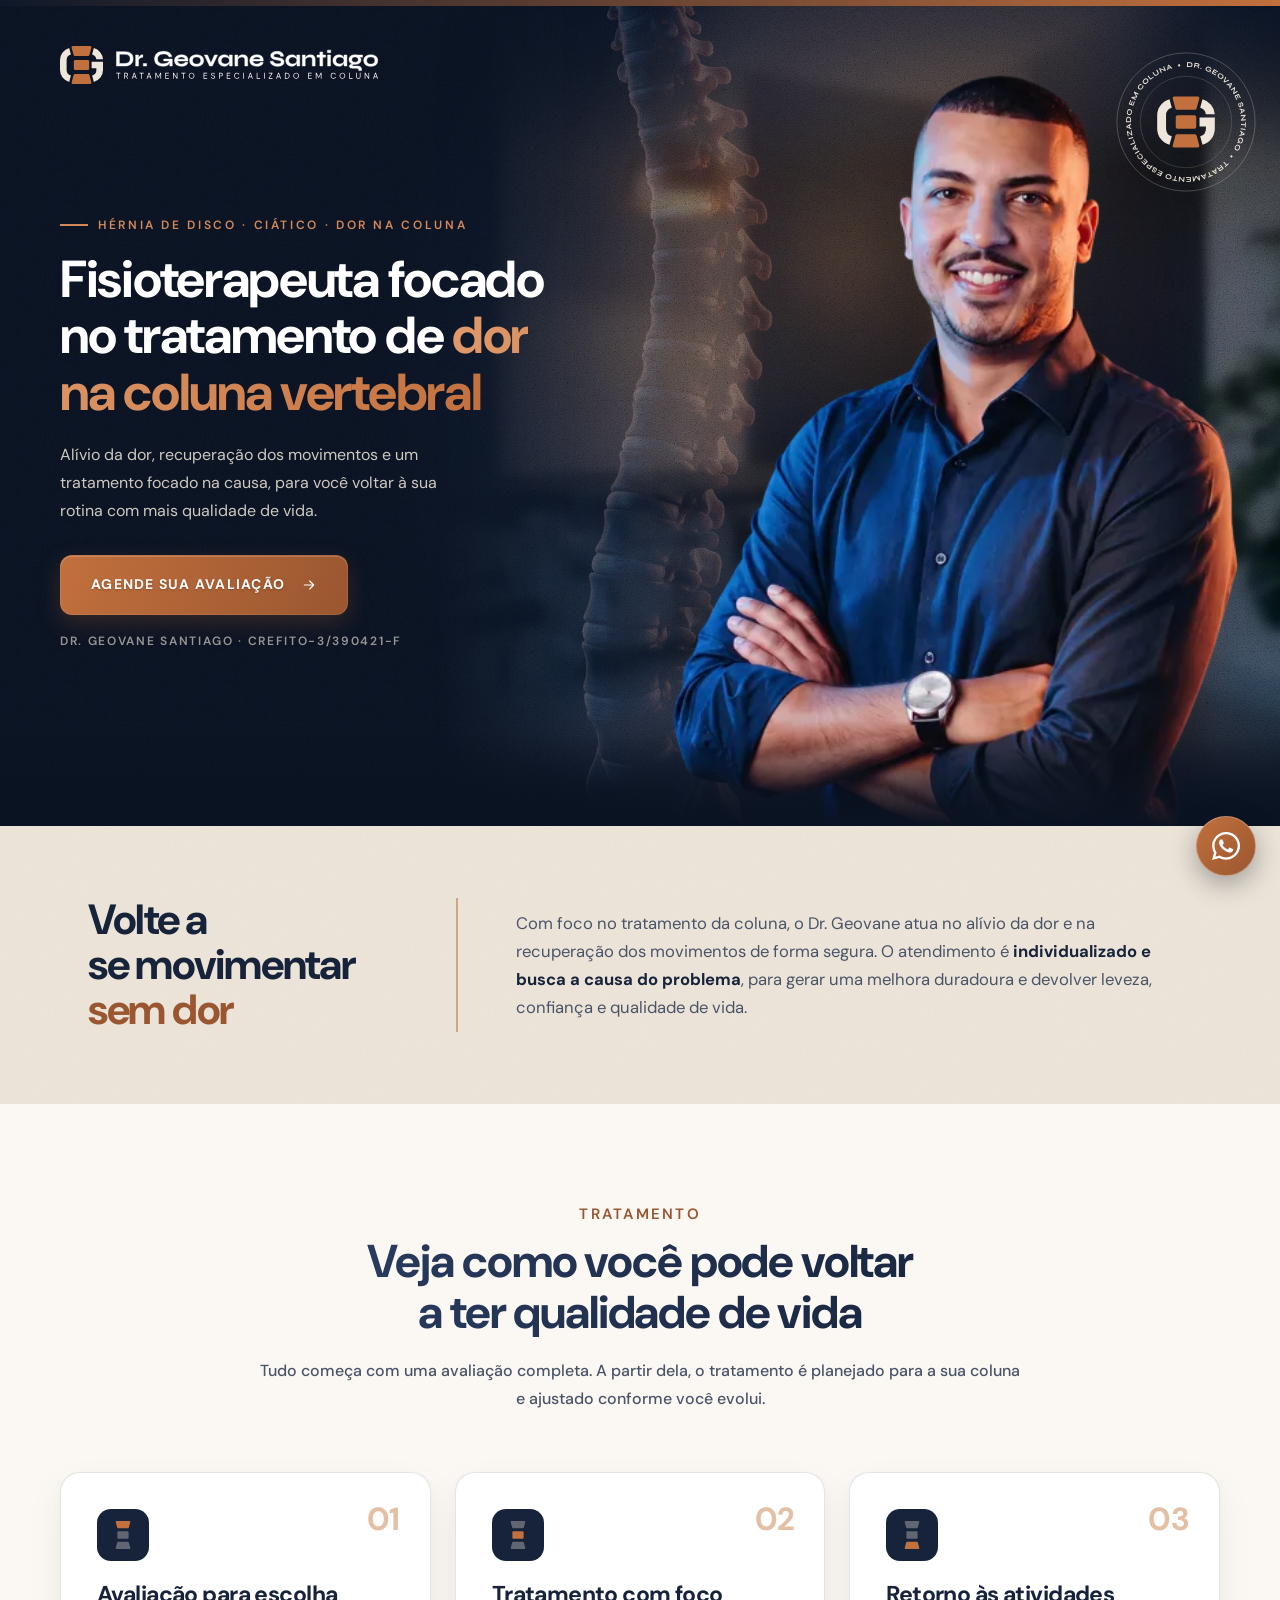
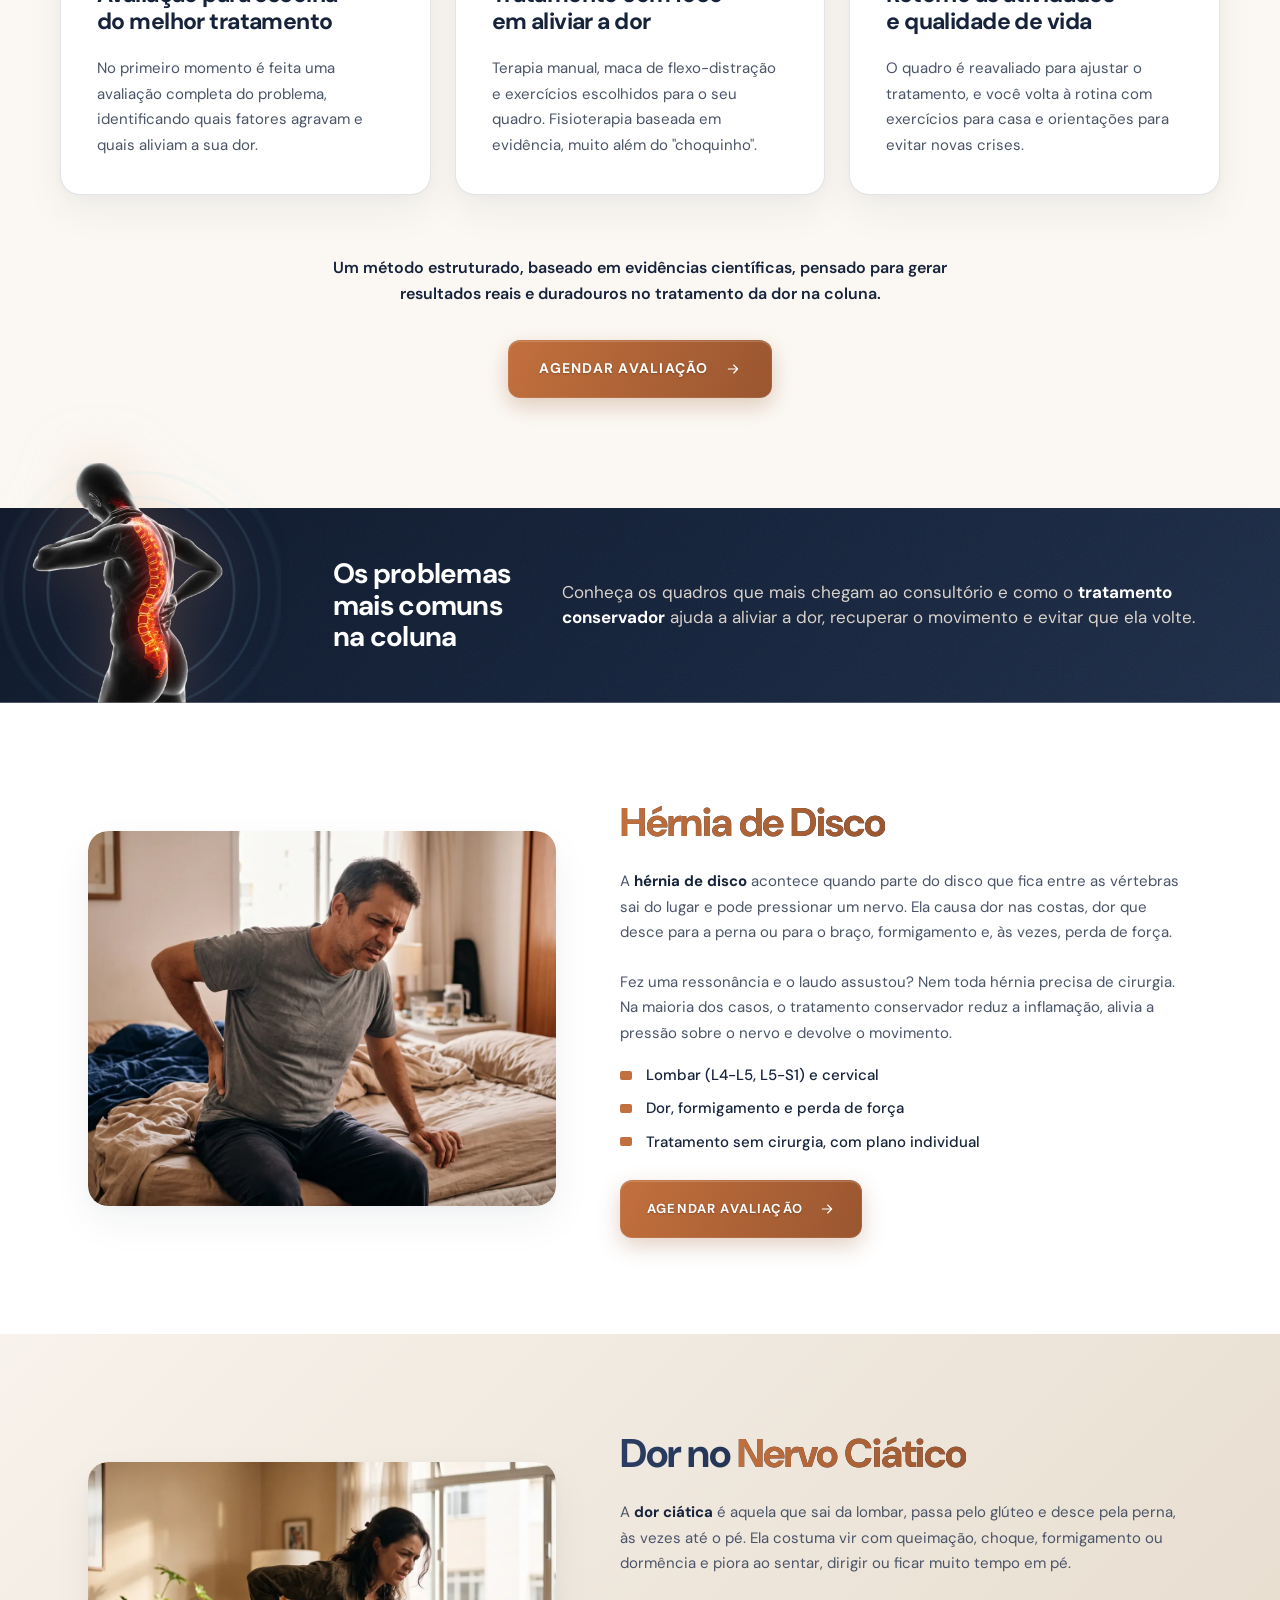
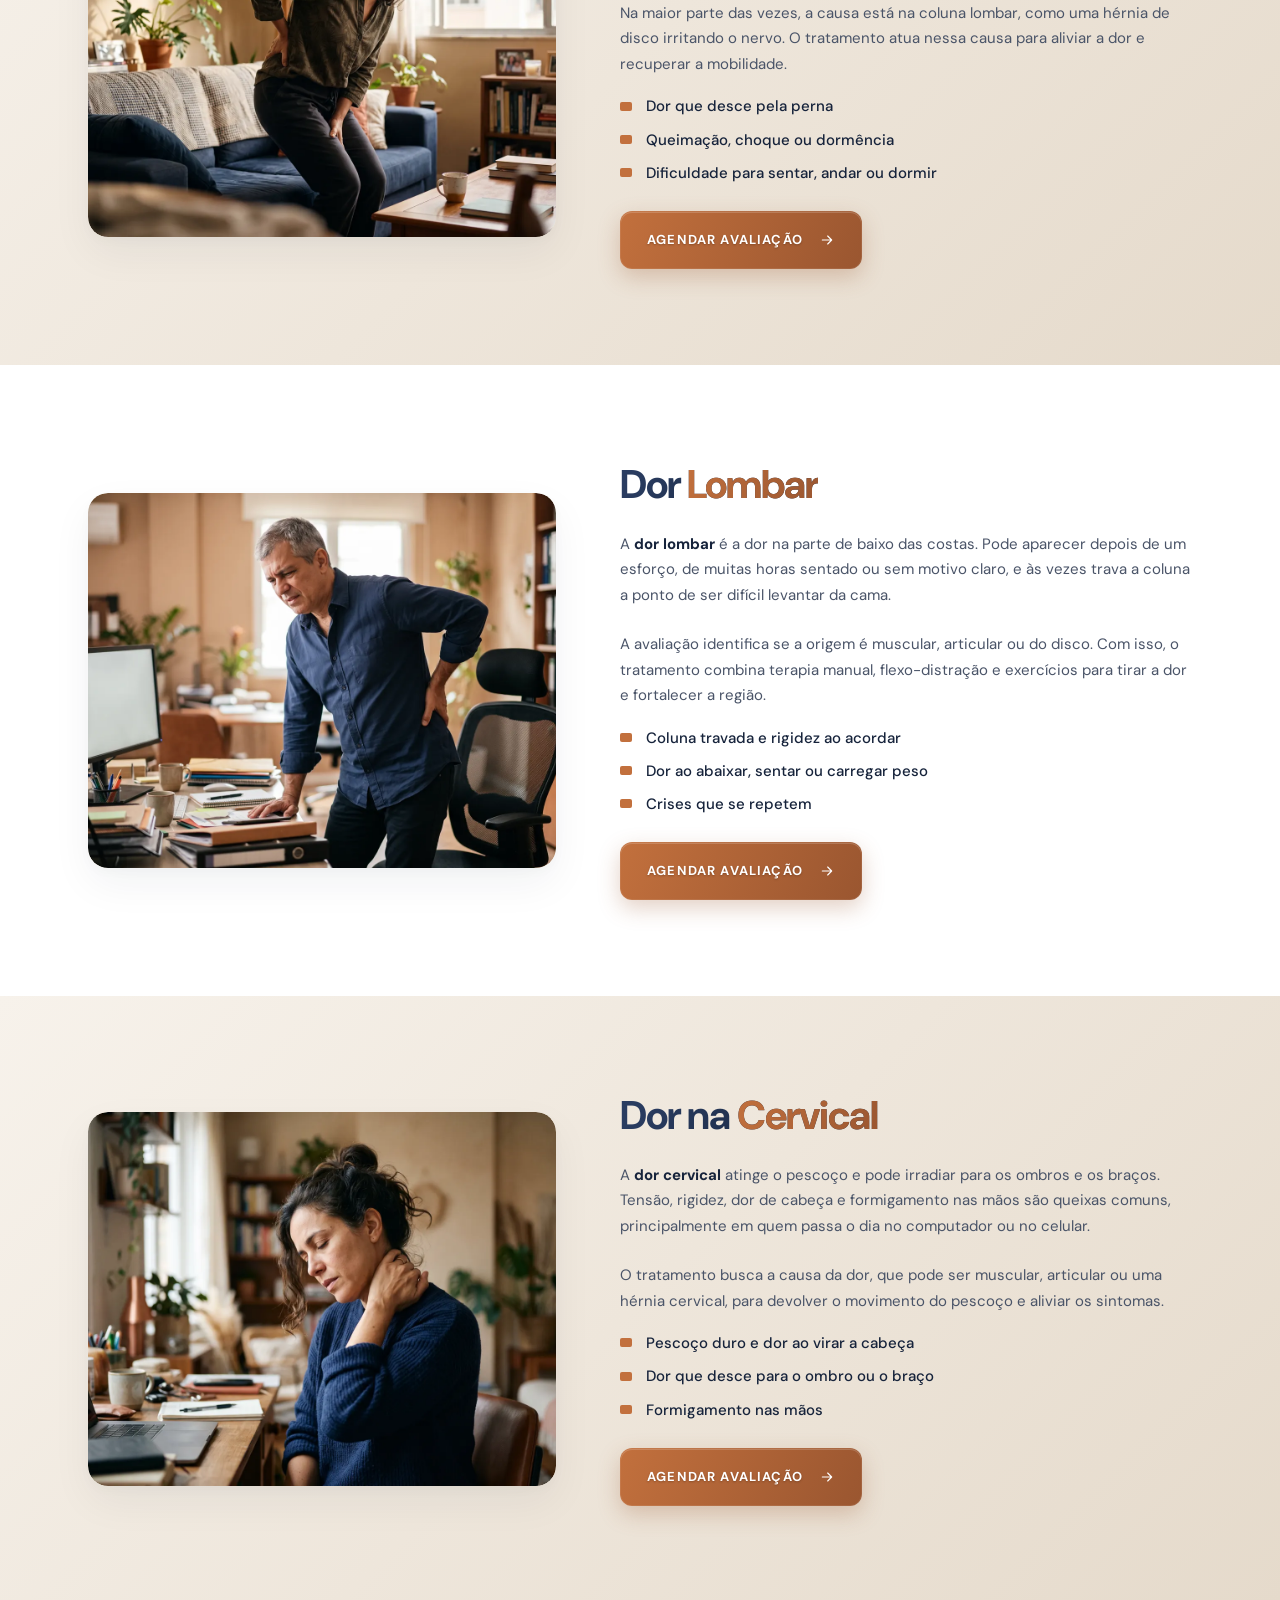
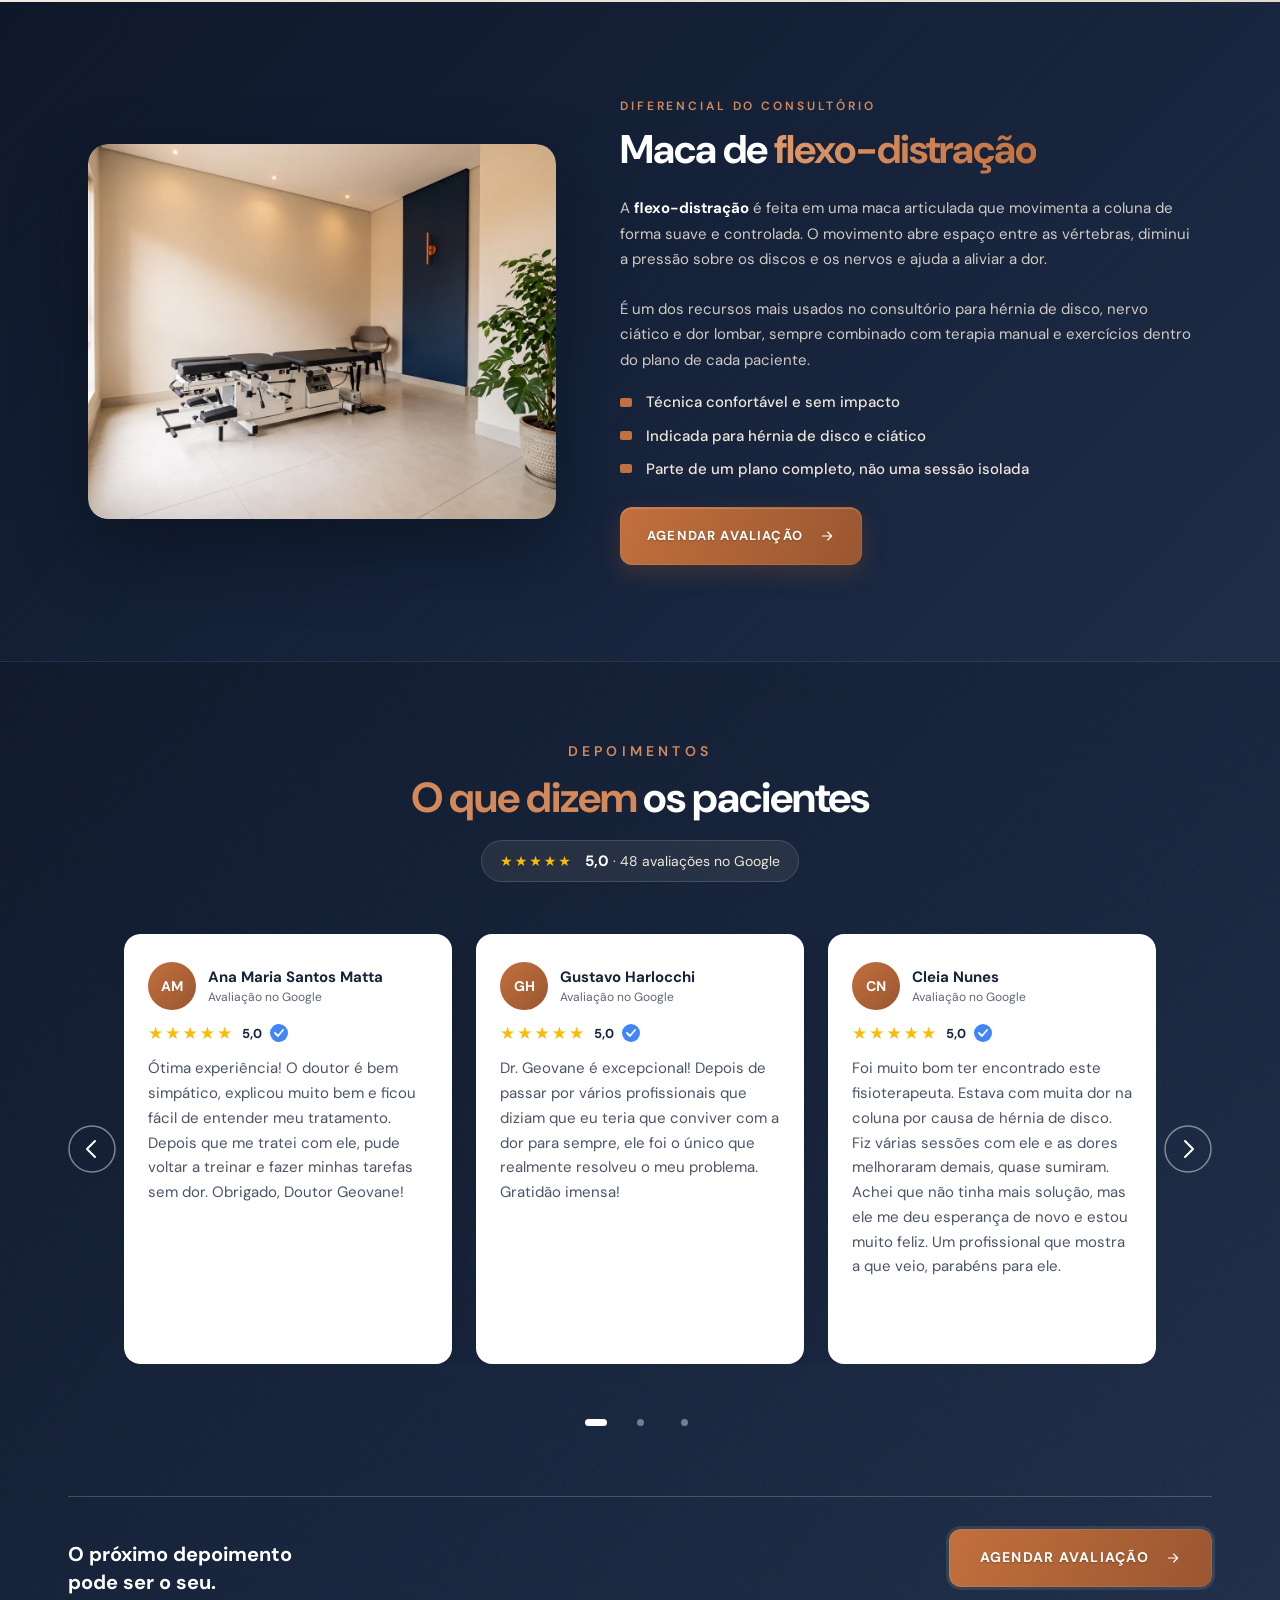
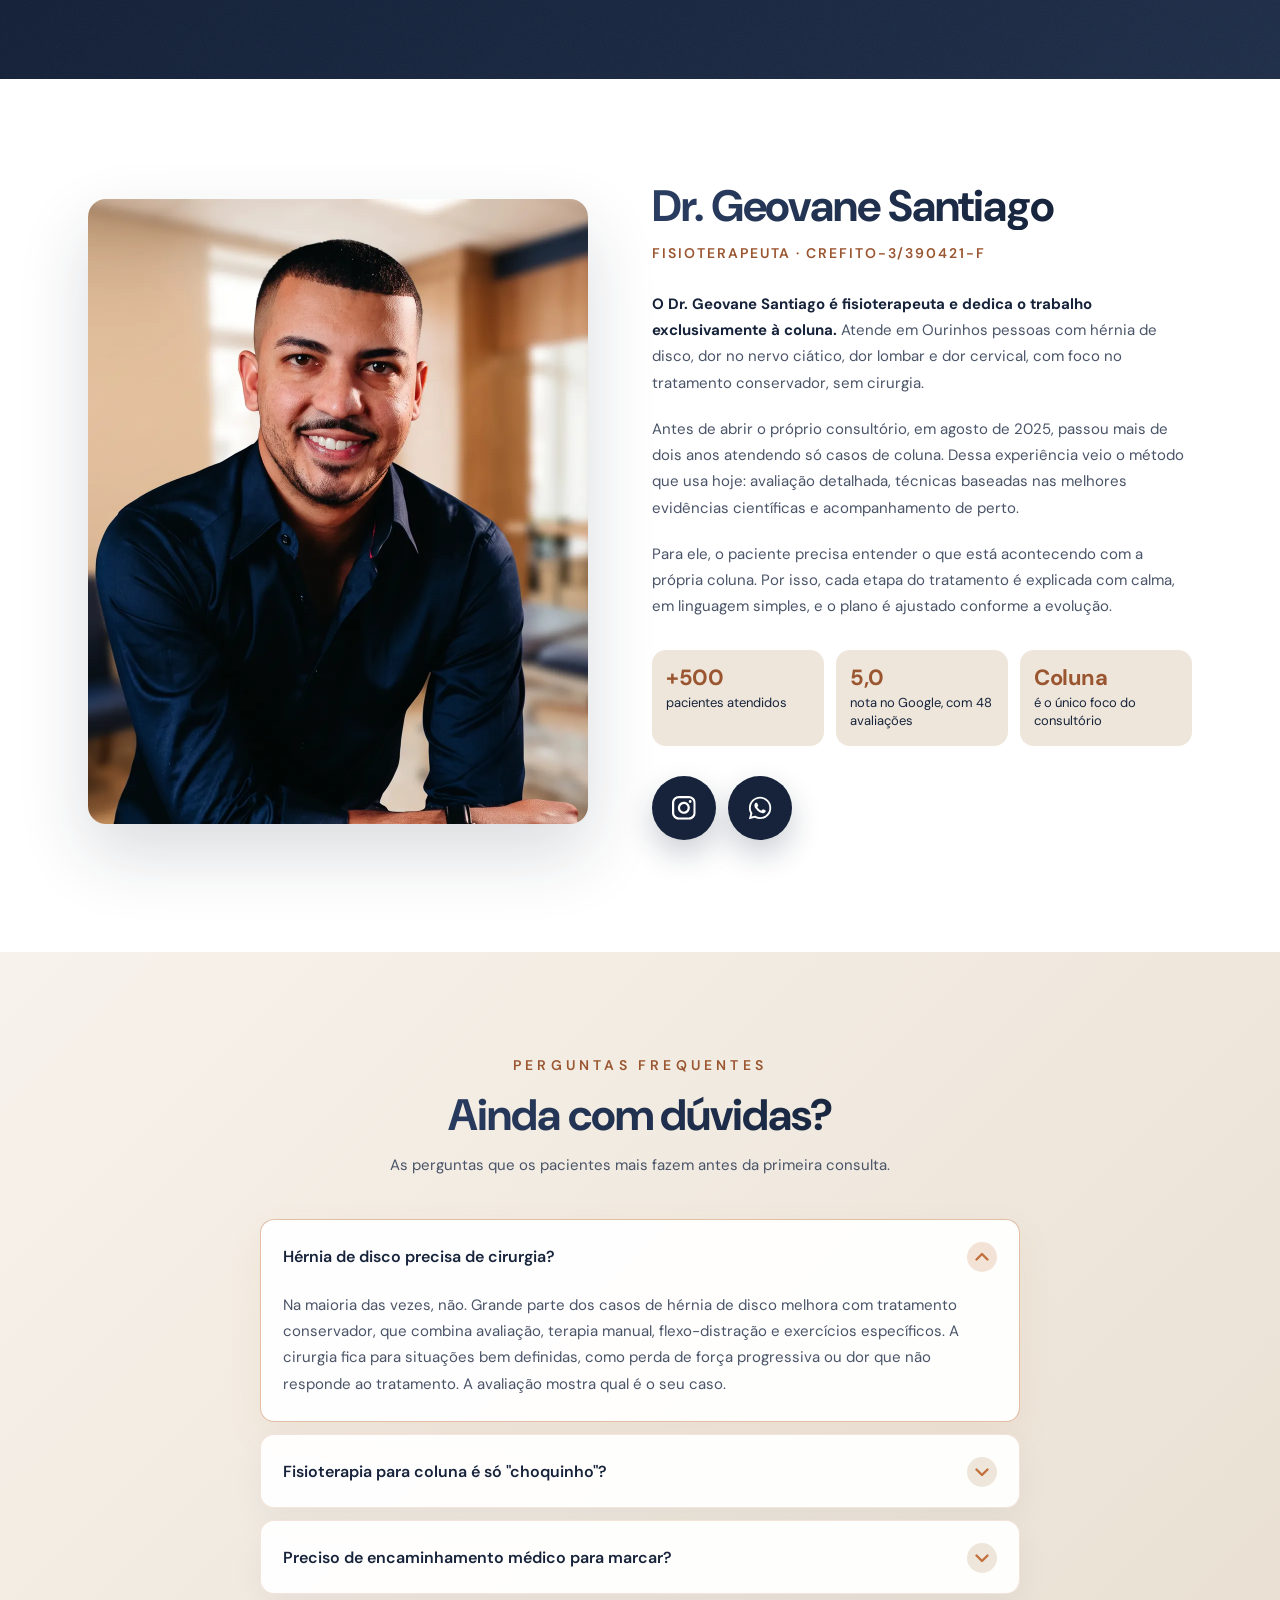
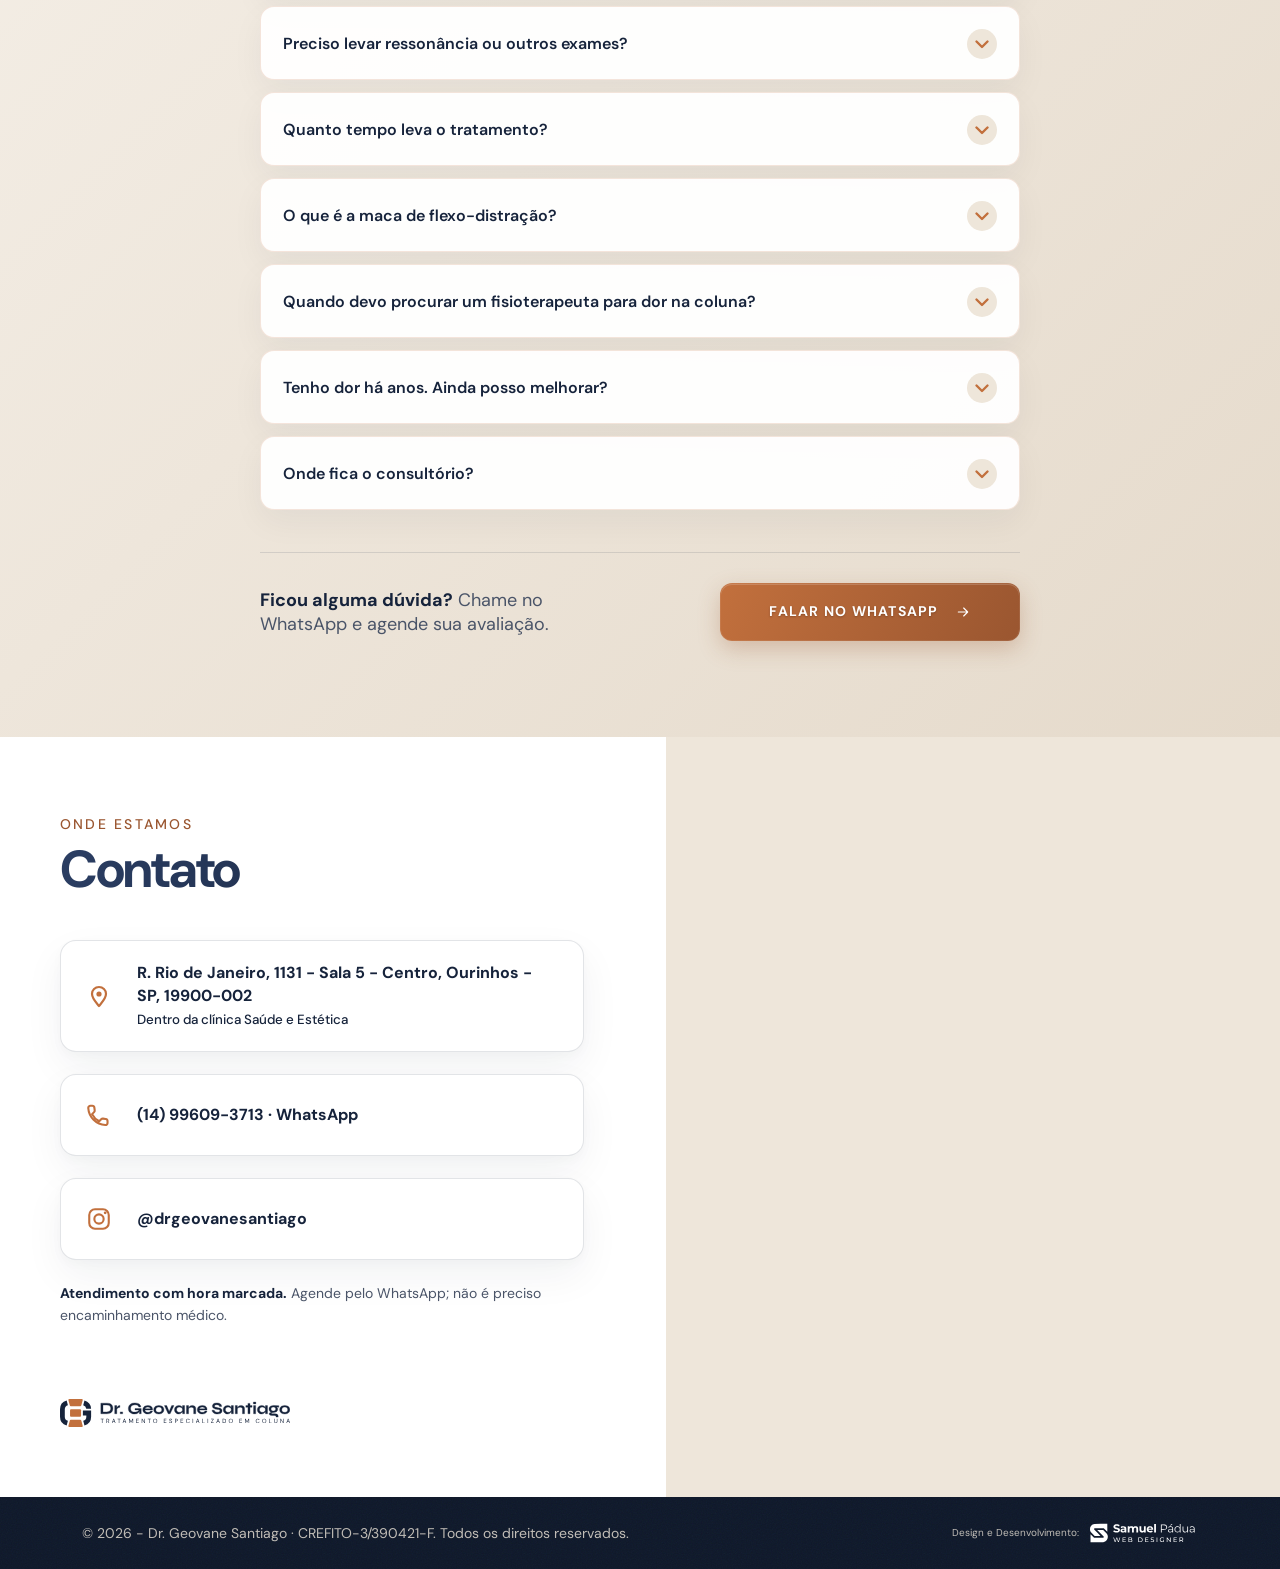
==== commit 48c723ef: "fix: selo no ponto marcado, doutor mais alto, caminhos relativos para publicar em subpasta" ====
--- a/index.html
+++ b/index.html
@@ -319,9 +319,9 @@
       ]
     }
   </script>
-  <link rel="icon" href="/favicon.ico" sizes="48x48">
-  <link rel="icon" type="image/svg+xml" href="/favicon.svg">
-  <link rel="apple-touch-icon" href="/apple-touch-icon.png">
+  <link rel="icon" href="favicon.ico" sizes="48x48">
+  <link rel="icon" type="image/svg+xml" href="favicon.svg">
+  <link rel="apple-touch-icon" href="apple-touch-icon.png">
   <link rel="preload" href="fonts/dm-sans.woff2" as="font" type="font/woff2" crossorigin>
   <link rel="preload" as="image" type="image/webp" imagesrcset="dr-geovane-600.webp 600w, dr-geovane.webp 1000w" imagesizes="(max-width: 820px) 360px, 570px" fetchpriority="high">
   <link rel="stylesheet" href="style.css">
--- a/style.css
+++ b/style.css
@@ -3731,3 +3731,129 @@
 @media (max-width: 820px) {
   .hero-spine { height: 470px; width: 300px; opacity: 0.28; }
 }
+
+/* ===== Coluna do fundo: maior e mais suave ===== */
+.hero-spine {
+  width: 560px;
+  top: -10%;
+  bottom: -10%;
+  opacity: 0.28;
+}
+
+@media (max-width: 1100px) {
+  .hero-spine { width: 480px; opacity: 0.26; }
+}
+
+@media (max-width: 820px) {
+  .hero-spine { width: 400px; height: 560px; top: auto; bottom: 0; opacity: 0.2; }
+}
+
+/* ===== Coluna atravessando o hero de cima a baixo ===== */
+.hero-spine {
+  width: 720px;
+  top: -20%;
+  bottom: -20%;
+  -webkit-mask-image: linear-gradient(180deg, transparent 0%, #000 8%, #000 92%, transparent 100%);
+  mask-image: linear-gradient(180deg, transparent 0%, #000 8%, #000 92%, transparent 100%);
+}
+
+@media (max-width: 1100px) {
+  .hero-spine { width: 600px; }
+}
+
+@media (max-width: 820px) {
+  .hero-spine { width: 460px; height: auto; top: 40%; bottom: -10%; }
+}
+
+/* coluna mais perto do doutor e mais suave */
+.hero-spine { left: 55%; opacity: 0.2; }
+
+@media (max-width: 1100px) {
+  .hero-spine { left: 56%; opacity: 0.19; }
+}
+
+@media (max-width: 820px) {
+  .hero-spine { left: 52%; opacity: 0.17; }
+}
+
+/* coluna um pouco mais para a esquerda */
+.hero-spine { left: 52%; }
+
+@media (max-width: 1100px) {
+  .hero-spine { left: 53%; }
+}
+
+@media (max-width: 820px) {
+  .hero-spine { left: 50%; }
+}
+
+/* doutor um pouco mais alto, mesmo tamanho */
+.doctor-img { bottom: -290px; }
+
+@media (max-width: 1100px) {
+  .doctor-img { bottom: -228px; }
+}
+
+@media (max-width: 820px) {
+  .doctor-img { bottom: auto; }
+}
+
+/* ===== Selo: mais perto do doutor (esquerda e para baixo) e doutor mais alto ===== */
+@media (min-width: 1101px) {
+  .doctor-img { bottom: -340px; }
+
+  .hero .stamp-wrapper {
+    top: 120px;
+    right: auto;
+    left: calc(280px + clamp(250px, 18.2vw, 461px));
+  }
+}
+
+/* ===== Selo e doutor: ajuste fino ===== */
+@media (min-width: 1101px) {
+  /* mais alto, mesmo tamanho: revela mais da cintura */
+  .doctor-img { bottom: -405px; }
+
+  .hero .stamp-wrapper {
+    top: 0;
+    right: auto;
+    /* nunca passa da borda da tela em larguras menores */
+    left: min(
+      calc(296px + clamp(250px, 18.2vw, 461px)),
+      calc(100% - 104px + max(0px, (100vw - 1280px) / 2))
+    );
+  }
+}
+
+/* ===== Ajuste final (referência: tela 1920x1080) ===== */
+@media (min-width: 1101px) {
+  /* doutor bem mais alto: revela a cintura */
+  .doctor-img { bottom: -450px; }
+
+  /* sombra da base mais curta para não esconder o corpo */
+  .hero-right::after { height: 90px; }
+
+  .hero .stamp-wrapper {
+    top: -39px;
+    left: min(
+      calc(240px + clamp(250px, 18.2vw, 461px)),
+      calc(100% - 104px + max(0px, (100vw - 1280px) / 2))
+    );
+  }
+}
+
+/* doutor SOBE (bottom menos negativo = imagem mais alta): revela mais do corpo, mesmo tamanho */
+@media (min-width: 1101px) {
+  .doctor-img { bottom: -250px; }
+}
+
+/* selo: ponto marcado em tela 1920x1080 com zoom de 110% no navegador */
+@media (min-width: 1101px) {
+  .hero .stamp-wrapper {
+    top: -32px;
+    left: min(
+      calc(246px + clamp(250px, 18.2vw, 461px)),
+      calc(100% - 104px + max(0px, (100vw - 1280px) / 2))
+    );
+  }
+}
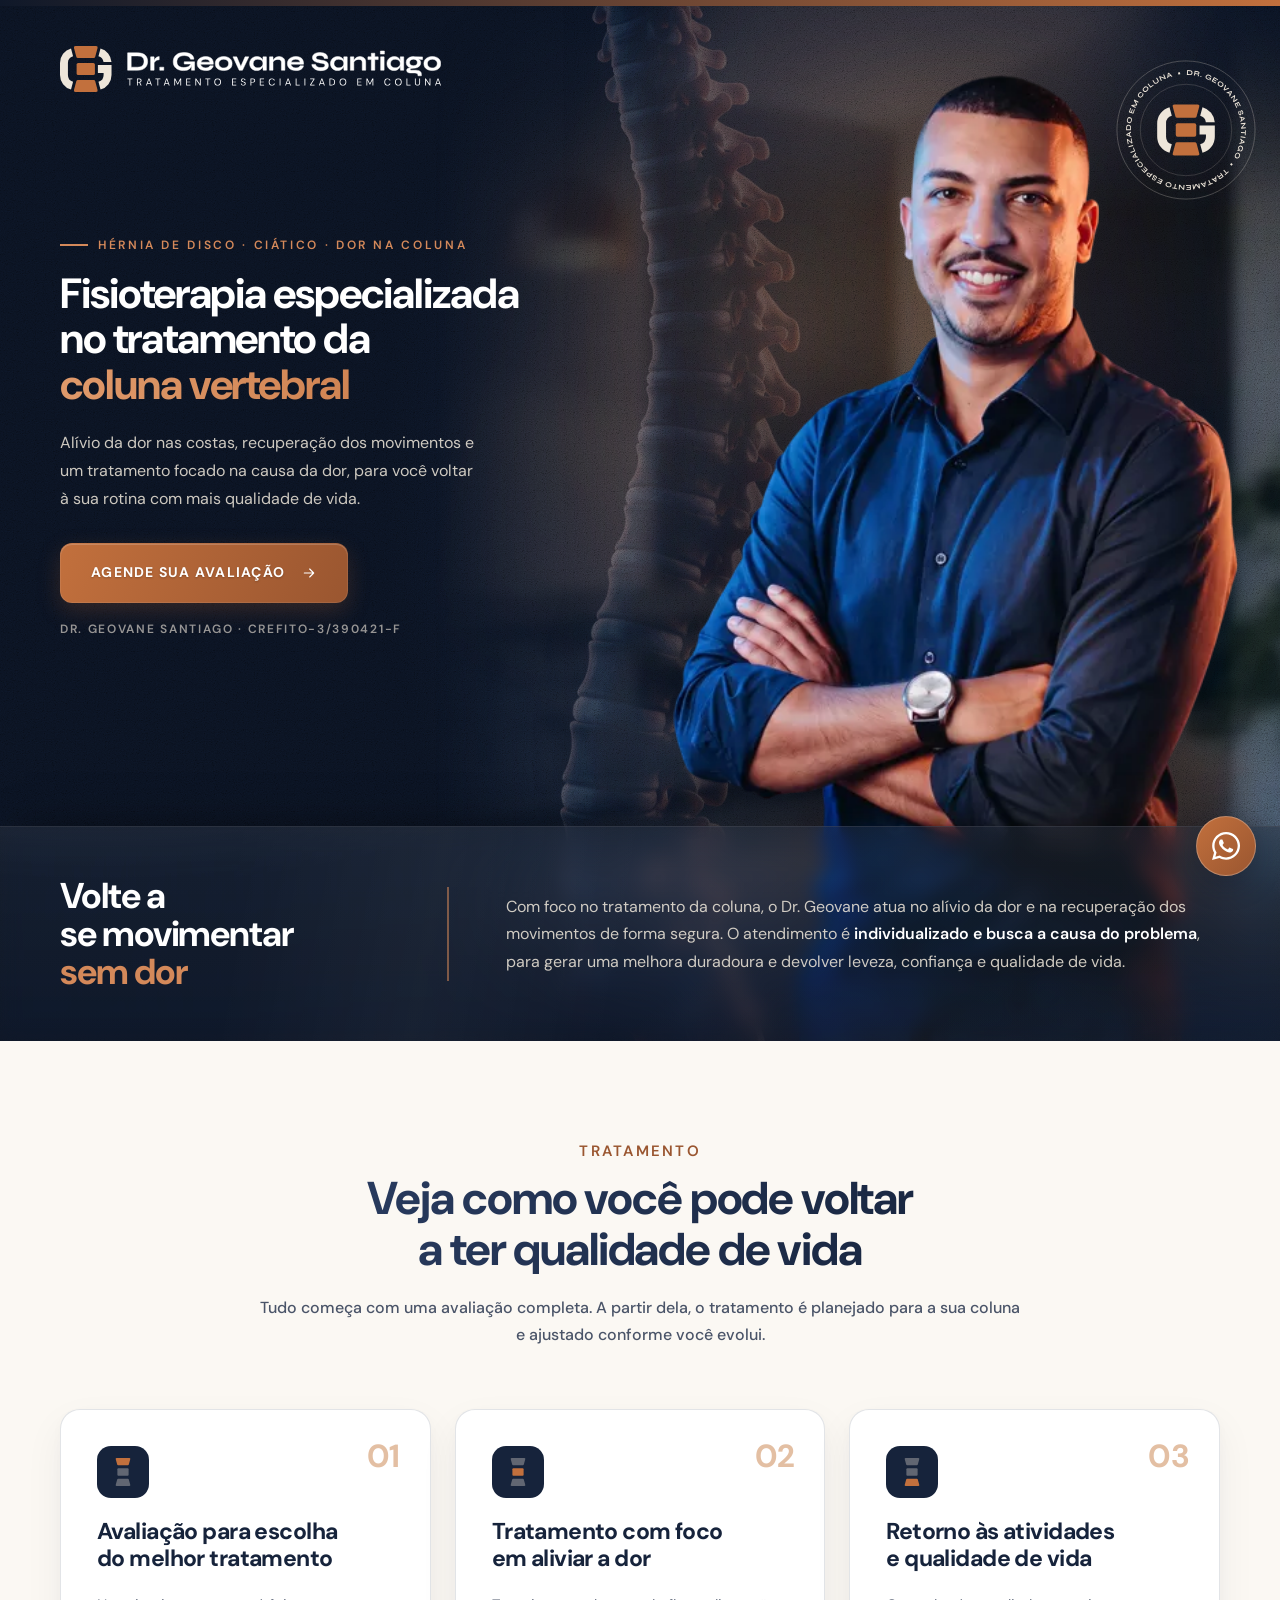
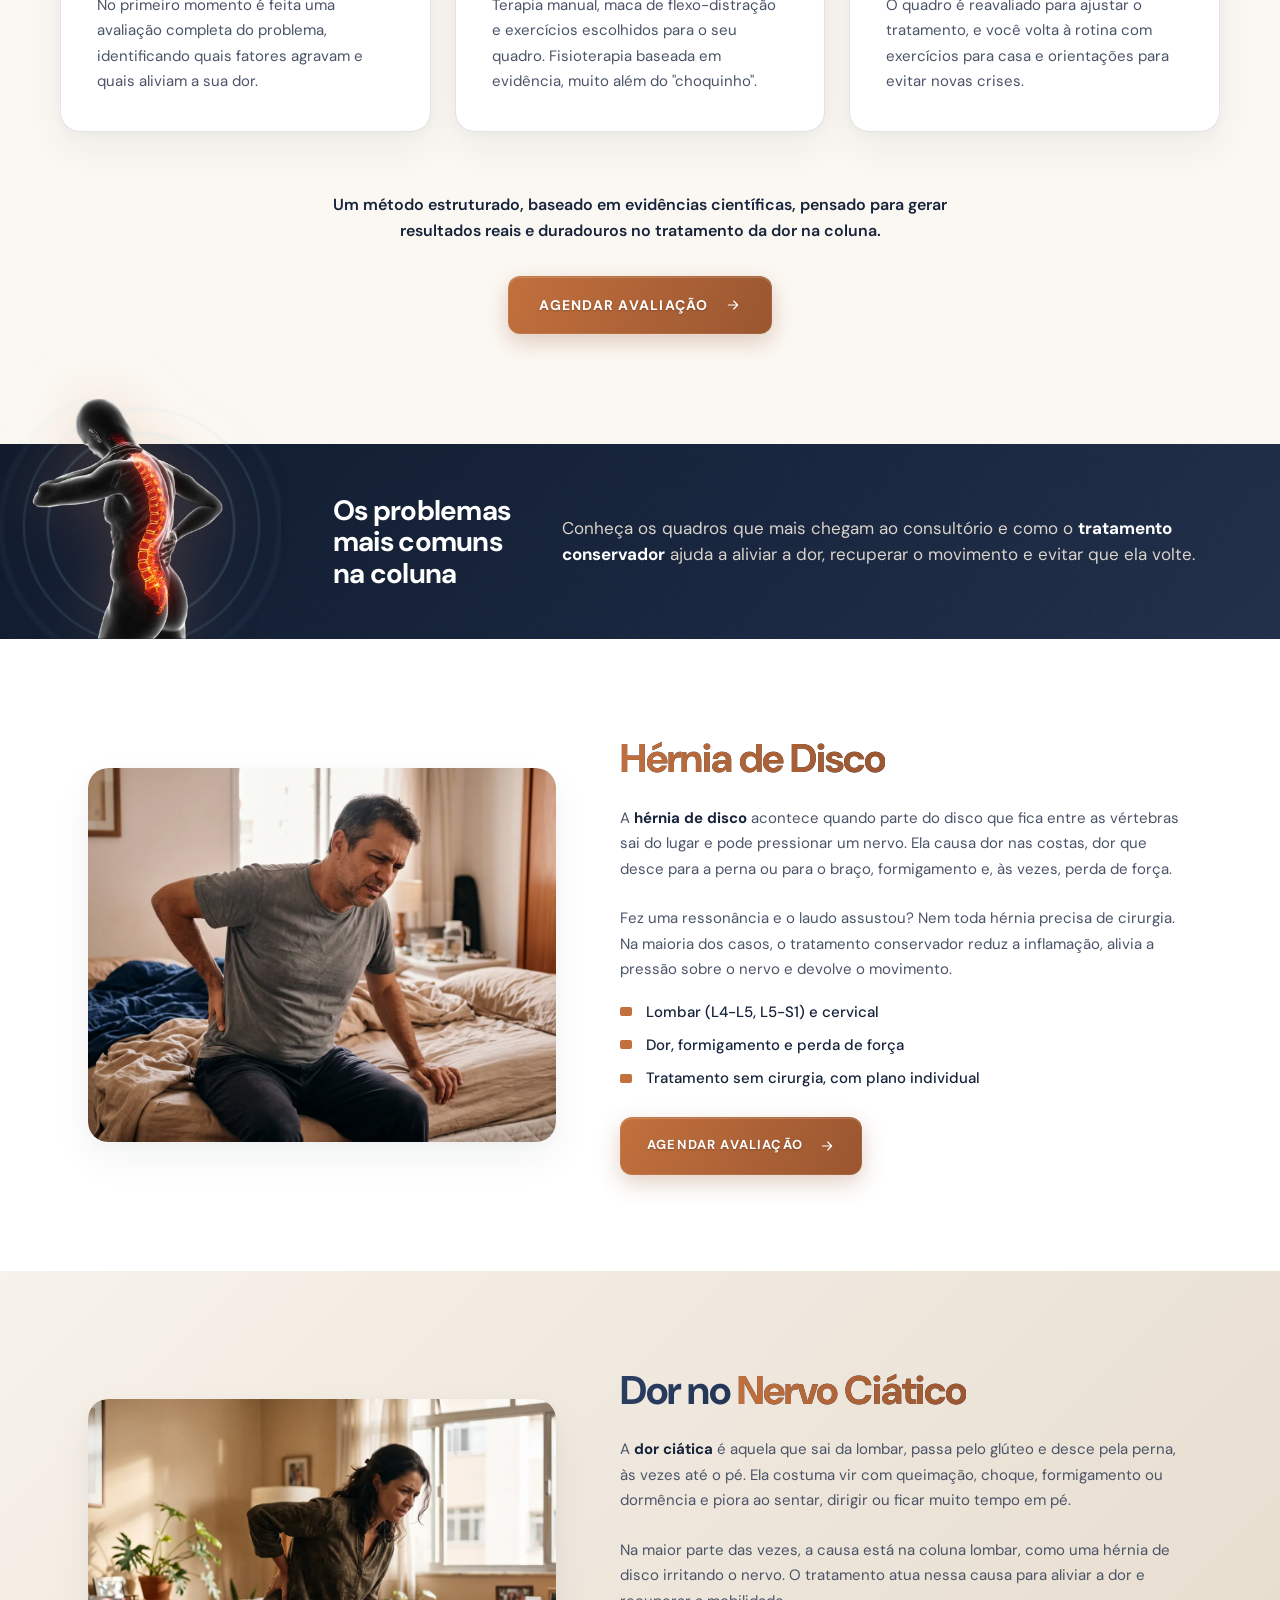
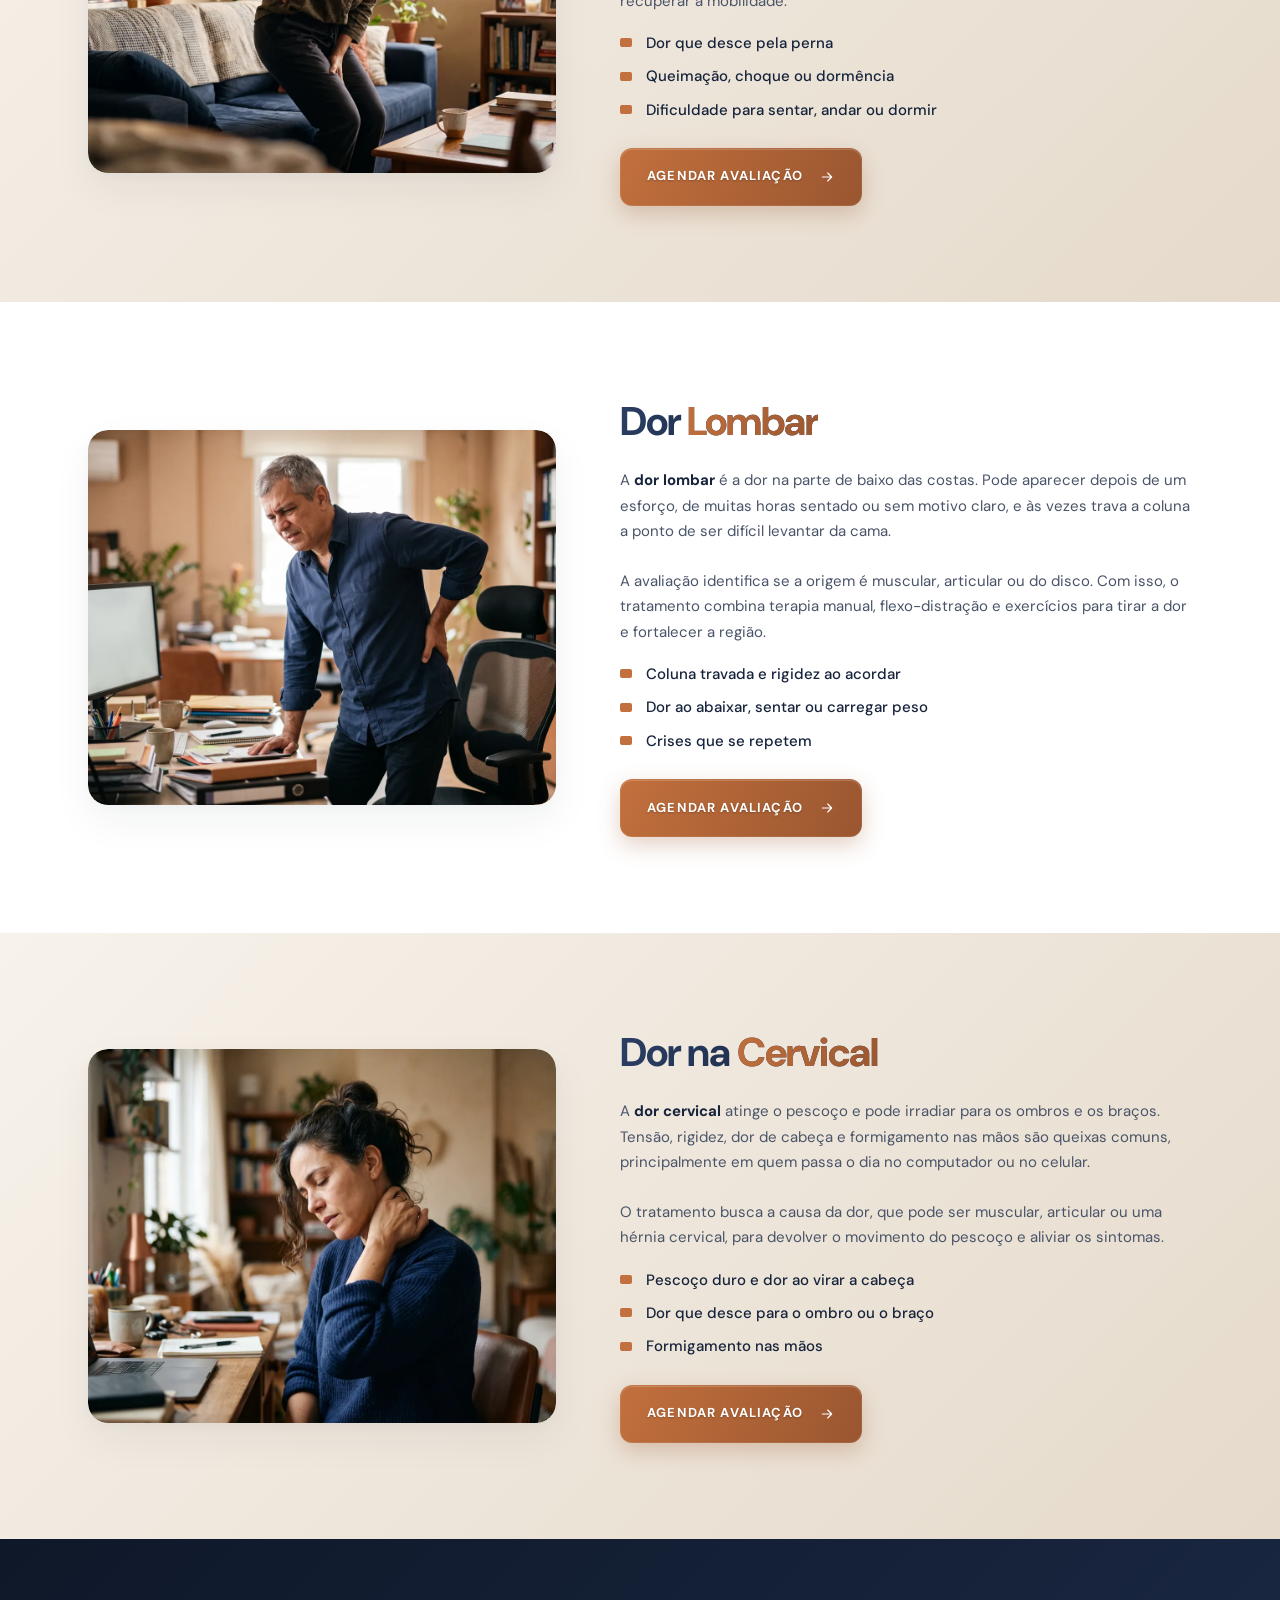
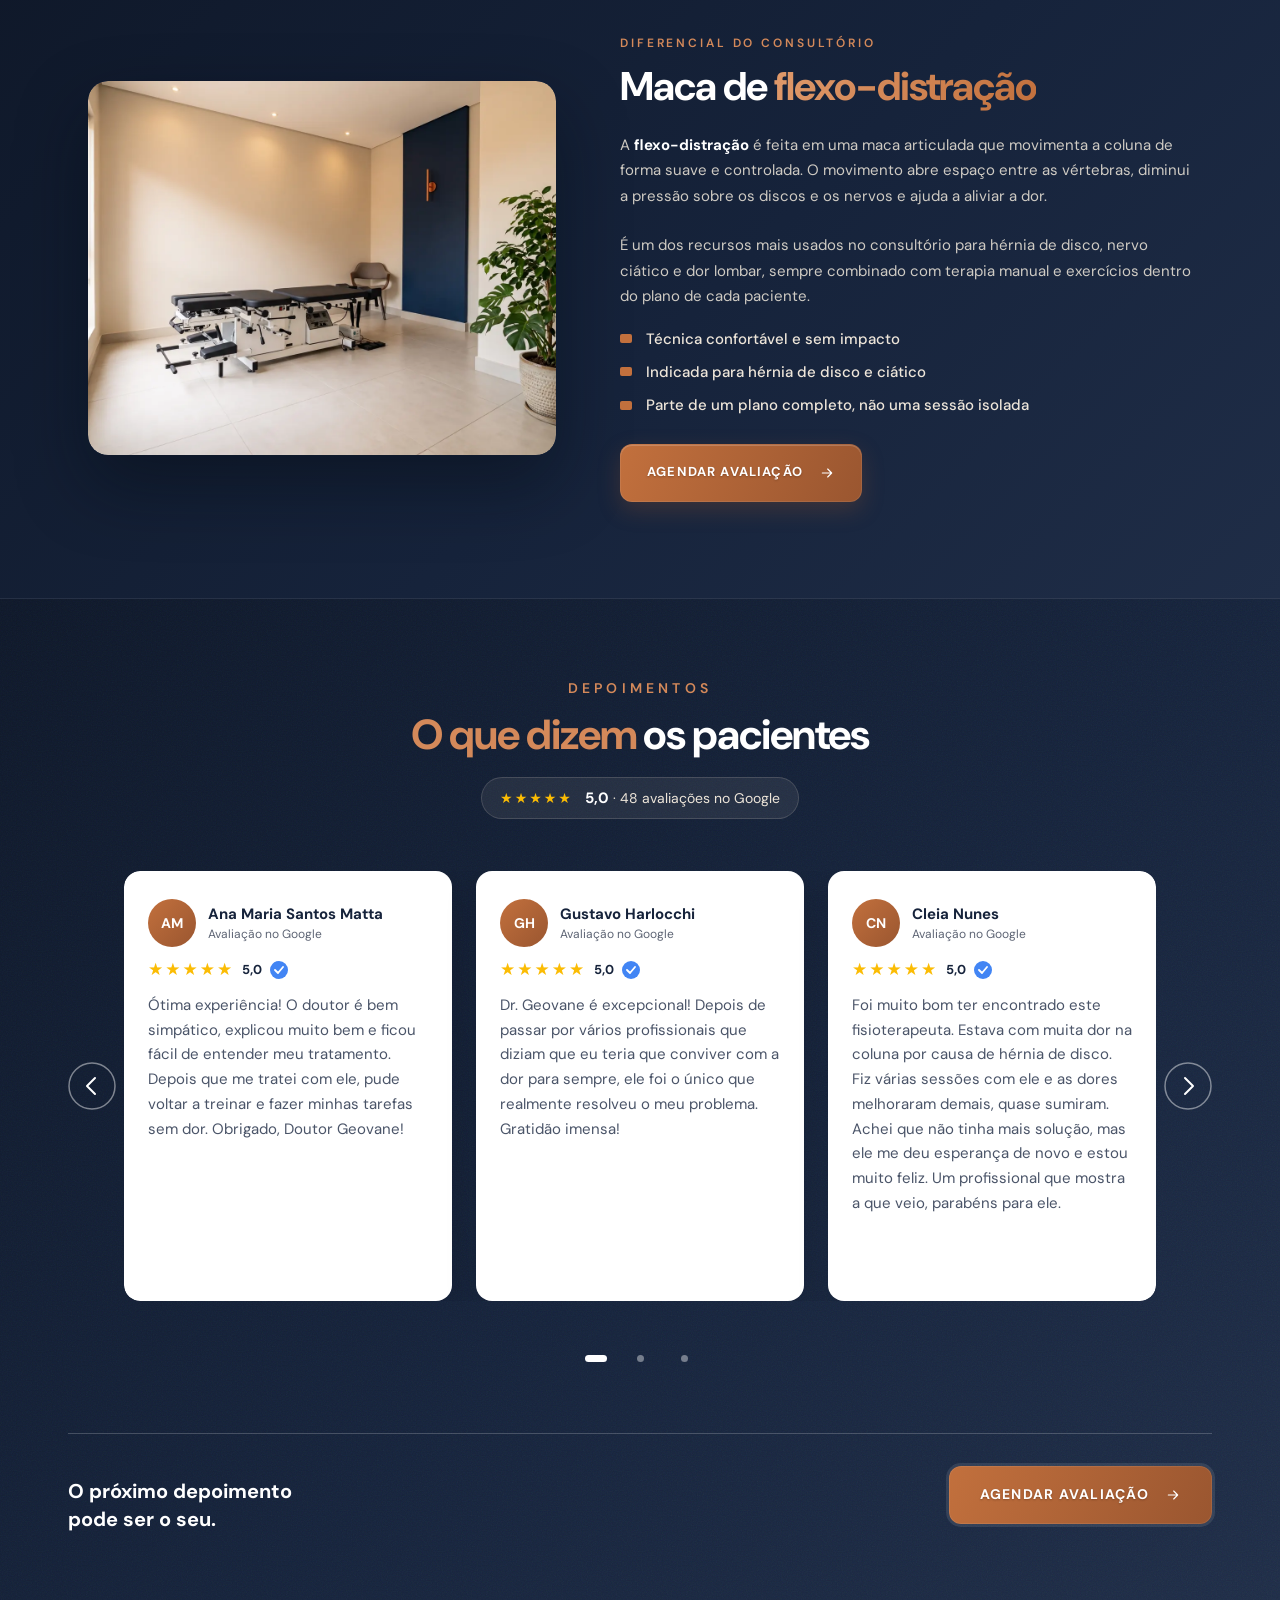
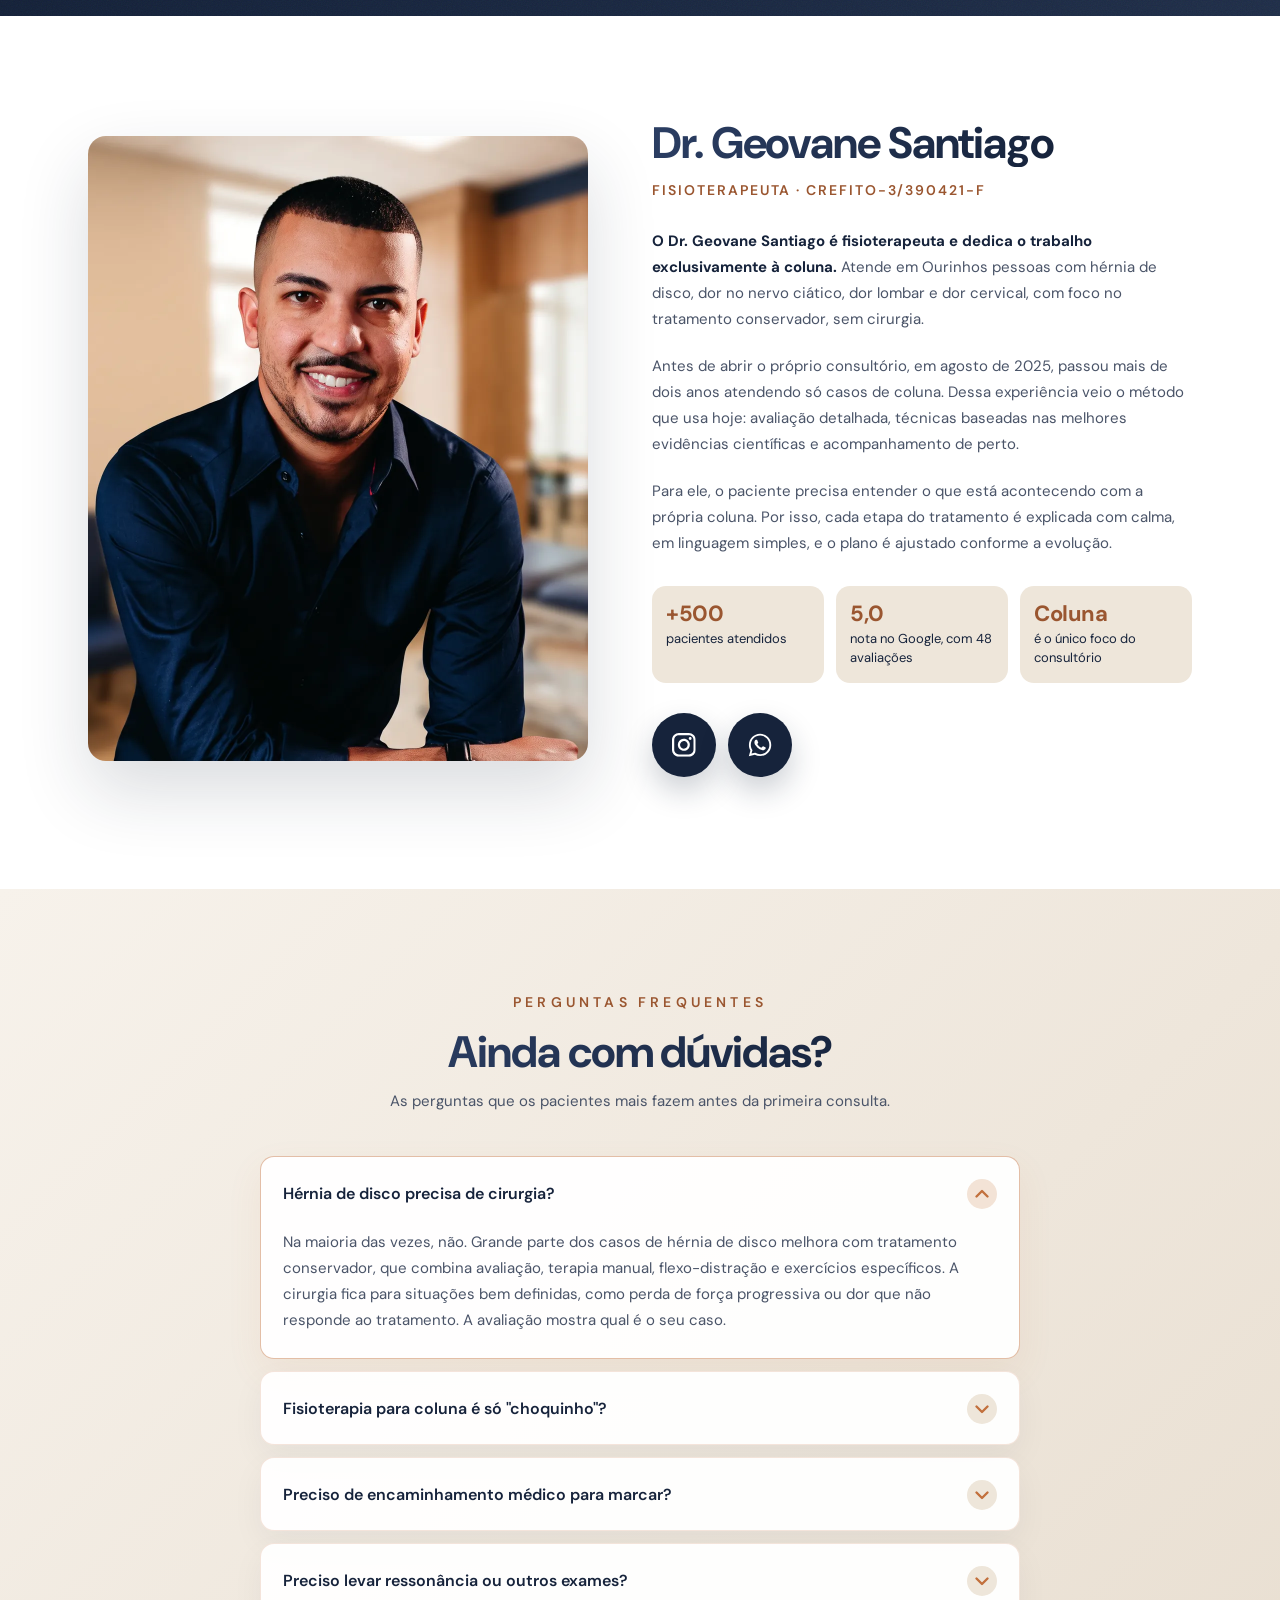
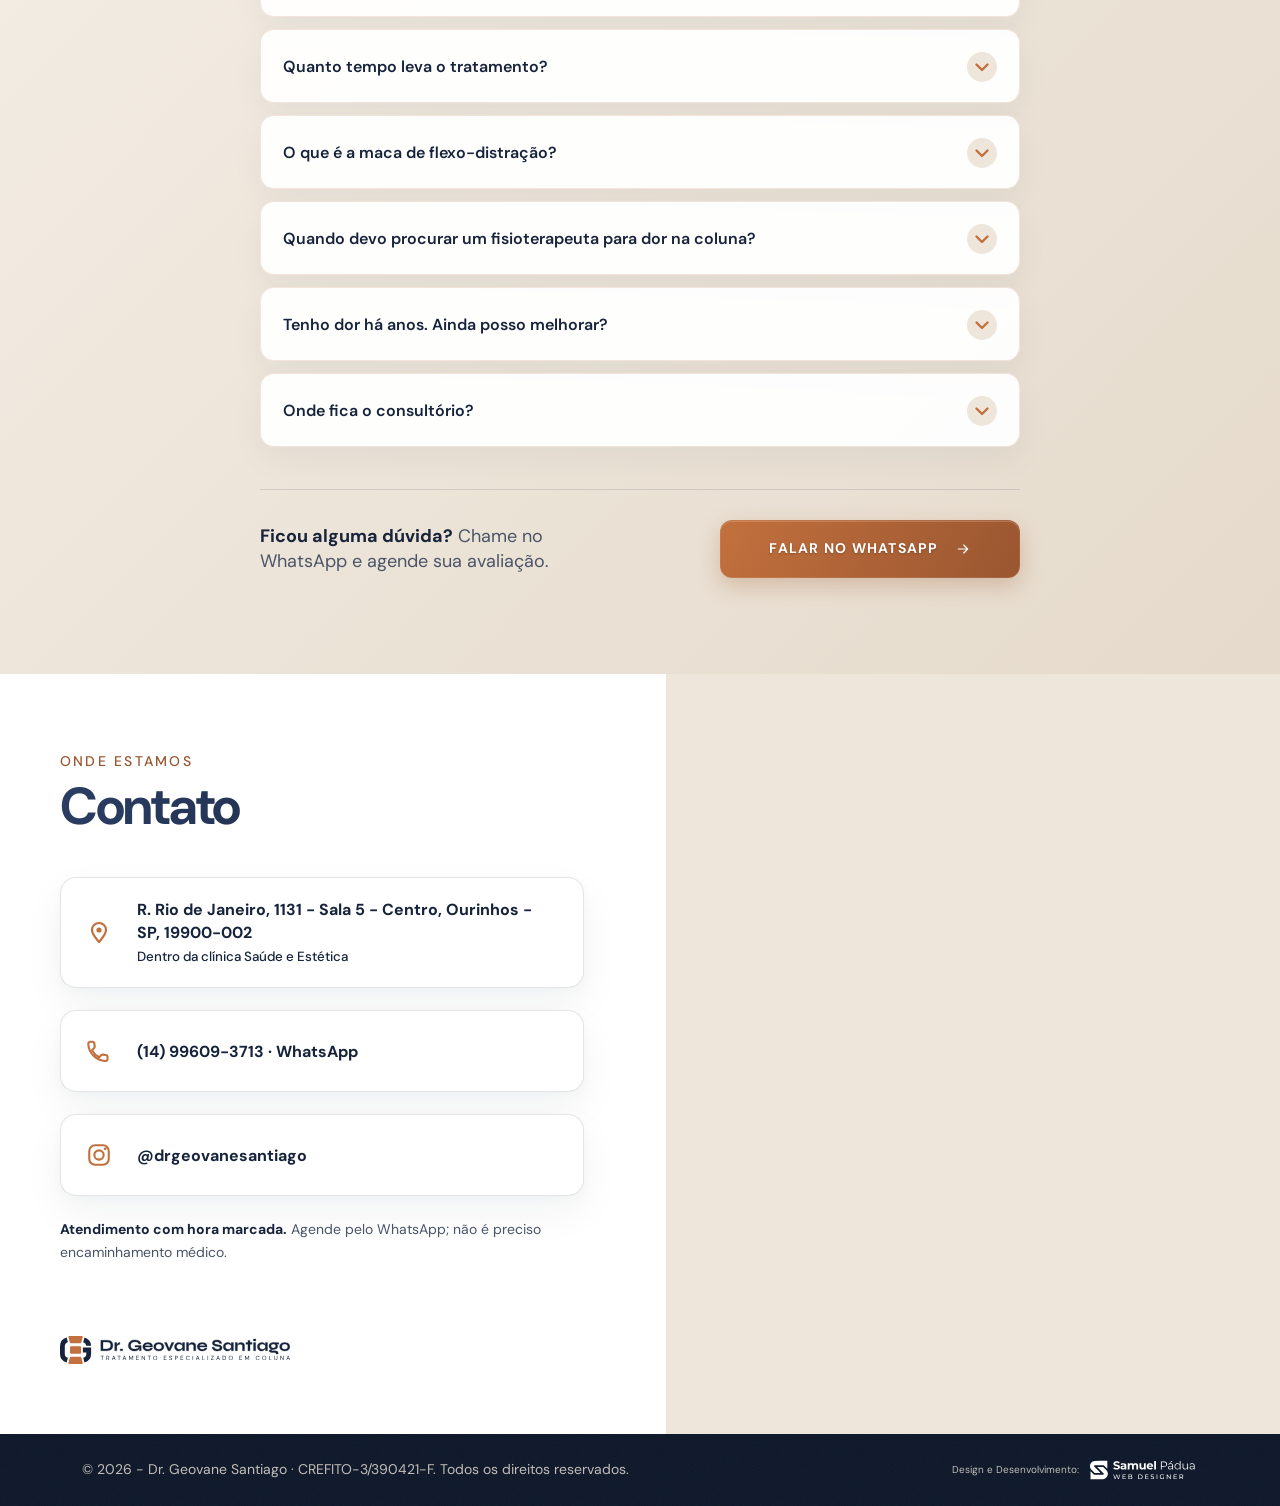
==== commit e3044088: "feat: faixa 'Volte a se movimentar sem dor' em vidro sobre a base do hero; nova headline; logo 1,2x " ====
--- a/index.html
+++ b/index.html
@@ -349,11 +349,11 @@
         <div class="hero-left">
           <span class="hero-kicker">Hérnia de disco · Ciático · Dor na coluna</span>
           <h1>
-            Fisioterapeuta focado no tratamento de <span class="gradient-text">dor na coluna vertebral</span>
+            <span class="h1-l">Fisioterapia especializada</span> <span class="h1-l">no tratamento da</span> <span class="h1-l gradient-text">coluna vertebral</span>
           </h1>
 
           <p class="subtext">
-            Alívio da dor, recuperação dos movimentos e um tratamento focado na causa, para você voltar à sua rotina com mais qualidade de vida.
+            Alívio da dor nas costas, recuperação dos movimentos e um tratamento focado na causa da dor, para você voltar à sua rotina com mais qualidade de vida.
           </p>
 
           <a href="https://wa.me/5514996093713?text=Ol%C3%A1%2C%20Dr.%20Geovane!%20Vim%20pelo%20site%20e%20gostaria%20de%20agendar%20uma%20avalia%C3%A7%C3%A3o." class="btn-cta" target="_blank" rel="noopener">
@@ -372,19 +372,12 @@
         </div>
       </div>
     </div>
-  </section>
-
-  <!-- ======================== INTRO ======================== -->
-  <section class="intro-block">
-    <div class="intro-inner">
-      <div class="intro-left">
-        <h2><span>Volte a</span> <span>se movimentar</span> <strong>sem dor</strong></h2>
-      </div>
-
-      <div class="intro-right">
-        <p>
-          Com foco no tratamento da coluna, o Dr. Geovane atua no alívio da dor e na recuperação dos movimentos de forma segura. O atendimento é <strong>individualizado e busca a causa do problema</strong>, para gerar uma melhora duradoura e devolver leveza, confiança e qualidade de vida.
-        </p>
+
+    <!-- faixa de vidro sobre a base do hero (referência: hero do Vitor Fantoni) -->
+    <div class="hero-bar glass">
+      <div class="hero-bar-inner">
+        <h2 class="hero-bar-title"><span>Volte a</span> <span>se movimentar</span> <strong>sem dor</strong></h2>
+        <p class="hero-bar-text">Com foco no tratamento da coluna, o Dr. Geovane atua no alívio da dor e na recuperação dos movimentos de forma segura. O atendimento é <strong>individualizado e busca a causa do problema</strong>, para gerar uma melhora duradoura e devolver leveza, confiança e qualidade de vida.</p>
       </div>
     </div>
   </section>
@@ -1447,8 +1440,8 @@
 
     (function () {
       var revealGroups = [
-        { selector: '.intro-left', effect: 'left' },
-        { selector: '.intro-right', effect: 'right' },
+        { selector: '.hero-bar-title', effect: 'up' },
+        { selector: '.hero-bar-text', effect: 'up', delay: 80 },
         { selector: '.treatment-header', effect: 'up' },
         { selector: '.cards-grid .card', effect: 'zoom', stagger: 90 },
         { selector: '.treatment-footer', effect: 'up', delay: 140 },
--- a/style.css
+++ b/style.css
@@ -3857,3 +3857,160 @@
     );
   }
 }
+
+/* ===== Headline do hero em 3 linhas ===== */
+@media (min-width: 821px) {
+  .hero-left h1 { font-size: clamp(36px, 2.9vw, 44px); line-height: 1.08; }
+  .hero-left h1 .h1-l { display: block; white-space: nowrap; }
+}
+
+@media (min-width: 821px) and (max-width: 1100px) {
+  .hero-left h1 { font-size: 34px; }
+}
+
+/* ===== Logo do hero 1,2x maior ===== */
+.logo { height: 45.6px; }
+
+@media (max-width: 820px) {
+  .logo { height: auto; width: min(276px, 80%); }
+}
+
+@media (max-width: 480px) {
+  .logo { height: auto; width: min(240px, 74%); }
+}
+
+/* headline um pouco maior (3 linhas cabem na coluna de 560px) */
+@media (min-width: 1101px) {
+  .hero-left h1 { font-size: clamp(38px, 3.3vw, 50px); }
+}
+
+/* =====================================================================
+   HERO BAR (vidro)
+   Faixa "Volte a se movimentar sem dor" sobre a base do hero, em vidro,
+   como a .hero-bar.glass do Vitor Fantoni. O .hero-inner mantém 820px,
+   então foto, selo e texto não mudam de lugar; a foto passa da base do
+   .hero-inner e continua por trás do vidro, desfocada.
+   ===================================================================== */
+.hero {
+  height: auto;
+  flex-direction: column;
+}
+
+.hero-inner {
+  height: 820px;
+  flex: none;
+}
+
+/* a vinheta escura agora ficaria no meio do corpo; o vidro faz a transição */
+.hero-right::after { display: none; }
+
+.glass {
+  position: relative;
+  isolation: isolate;
+  background: linear-gradient(180deg, rgba(246, 248, 251, 0.085) 0%, rgba(246, 248, 251, 0.035) 100%);
+  -webkit-backdrop-filter: blur(28px) saturate(165%);
+  backdrop-filter: blur(28px) saturate(165%);
+  box-shadow: 0 -18px 40px -24px rgba(0, 0, 0, 0.5);
+  border-top: 1px solid rgba(238, 230, 218, 0.12);
+}
+
+/* reflexo de luz atravessando o vidro (tons da marca) */
+.glass::before {
+  content: "";
+  position: absolute;
+  inset: 0;
+  z-index: -1;
+  pointer-events: none;
+  background:
+    linear-gradient(100deg, rgba(255, 255, 255, 0) 18%, rgba(255, 255, 255, 0.055) 34%, rgba(255, 255, 255, 0) 50%),
+    radial-gradient(70% 160% at 8% -60%, rgba(255, 255, 255, 0.12) 0%, rgba(255, 255, 255, 0) 55%),
+    radial-gradient(50% 140% at 100% 130%, rgba(74, 111, 165, 0.14) 0%, rgba(74, 111, 165, 0) 60%),
+    radial-gradient(40% 120% at 70% 120%, rgba(212, 137, 90, 0.08) 0%, rgba(212, 137, 90, 0) 60%);
+}
+
+@supports not ((-webkit-backdrop-filter: blur(1px)) or (backdrop-filter: blur(1px))) {
+  .glass { background: rgba(22, 35, 59, 0.82); }
+}
+
+.hero-bar {
+  position: relative;
+  z-index: 3;
+  width: 100%;
+}
+
+.hero-bar-inner {
+  width: 100%;
+  max-width: 1280px;
+  margin: 0 auto;
+  padding: 50px 60px;
+  display: grid;
+  grid-template-columns: minmax(0, 4fr) minmax(0, 8fr);
+  align-items: center;
+}
+
+.hero-bar-title {
+  padding-right: clamp(32px, 4vw, 64px);
+  font-family: var(--font-display);
+  font-size: clamp(32px, 2.8vw, 42px);
+  font-weight: 700;
+  line-height: 1.06;
+  letter-spacing: -0.03em;
+  color: #FFFFFF;
+  text-wrap: balance;
+}
+
+.hero-bar-title span,
+.hero-bar-title strong { display: block; }
+.hero-bar-title strong { color: var(--cobre-claro); font-weight: 700; }
+
+.hero-bar-text {
+  padding-block: 6px;
+  padding-left: clamp(32px, 4.5vw, 72px);
+  border-left: 2px solid rgba(212, 137, 90, 0.55);
+  font-size: clamp(16px, 1.25vw, 18px);
+  line-height: 1.7;
+  color: rgba(238, 230, 218, 0.86);
+}
+
+.hero-bar-text strong { color: #FFFFFF; font-weight: 600; }
+
+@media (max-width: 1100px) {
+  .hero-bar-inner { padding: 40px 40px; }
+  .hero-bar-title { font-size: 32px; padding-right: 28px; }
+  .hero-bar-text { font-size: 15.5px; padding-left: 28px; }
+}
+
+/* tablet estreito: título em cima, texto embaixo */
+@media (max-width: 900px) {
+  .hero-bar-inner { grid-template-columns: 1fr; gap: 16px; padding: 36px 40px 40px; }
+  .hero-bar-title { padding-right: 0; font-size: 30px; }
+  .hero-bar-title span,
+  .hero-bar-title strong { display: inline; }
+  .hero-bar-text { padding-left: 0; border-left: 0; font-size: 16px; }
+}
+
+/* celular: a faixa sobe e sobrepõe a base do retrato */
+@media (max-width: 820px) {
+  .hero-inner { height: auto; }
+  .hero-bar { margin-top: -70px; }
+  .hero-bar-inner { padding: 30px 24px 36px; }
+  .hero-bar-title { font-size: 28px; text-align: left; }
+  .hero-bar-text { font-size: 15.5px; text-align: left; }
+}
+
+/* vidro um pouco menos fosco: a silhueta do doutor aparece por trás da faixa */
+.glass {
+  -webkit-backdrop-filter: blur(14px) saturate(150%);
+  backdrop-filter: blur(14px) saturate(150%);
+}
+
+/* vidro: menos desfoque, véu claro mais leve e faixa mais escura */
+.glass {
+  background:
+    linear-gradient(180deg, rgba(246, 248, 251, 0.05) 0%, rgba(246, 248, 251, 0.02) 100%),
+    linear-gradient(180deg, rgba(11, 19, 34, 0.42) 0%, rgba(11, 19, 34, 0.58) 100%);
+  -webkit-backdrop-filter: blur(10px) saturate(140%);
+  backdrop-filter: blur(10px) saturate(140%);
+}
+
+.glass::before { opacity: 0.7; }
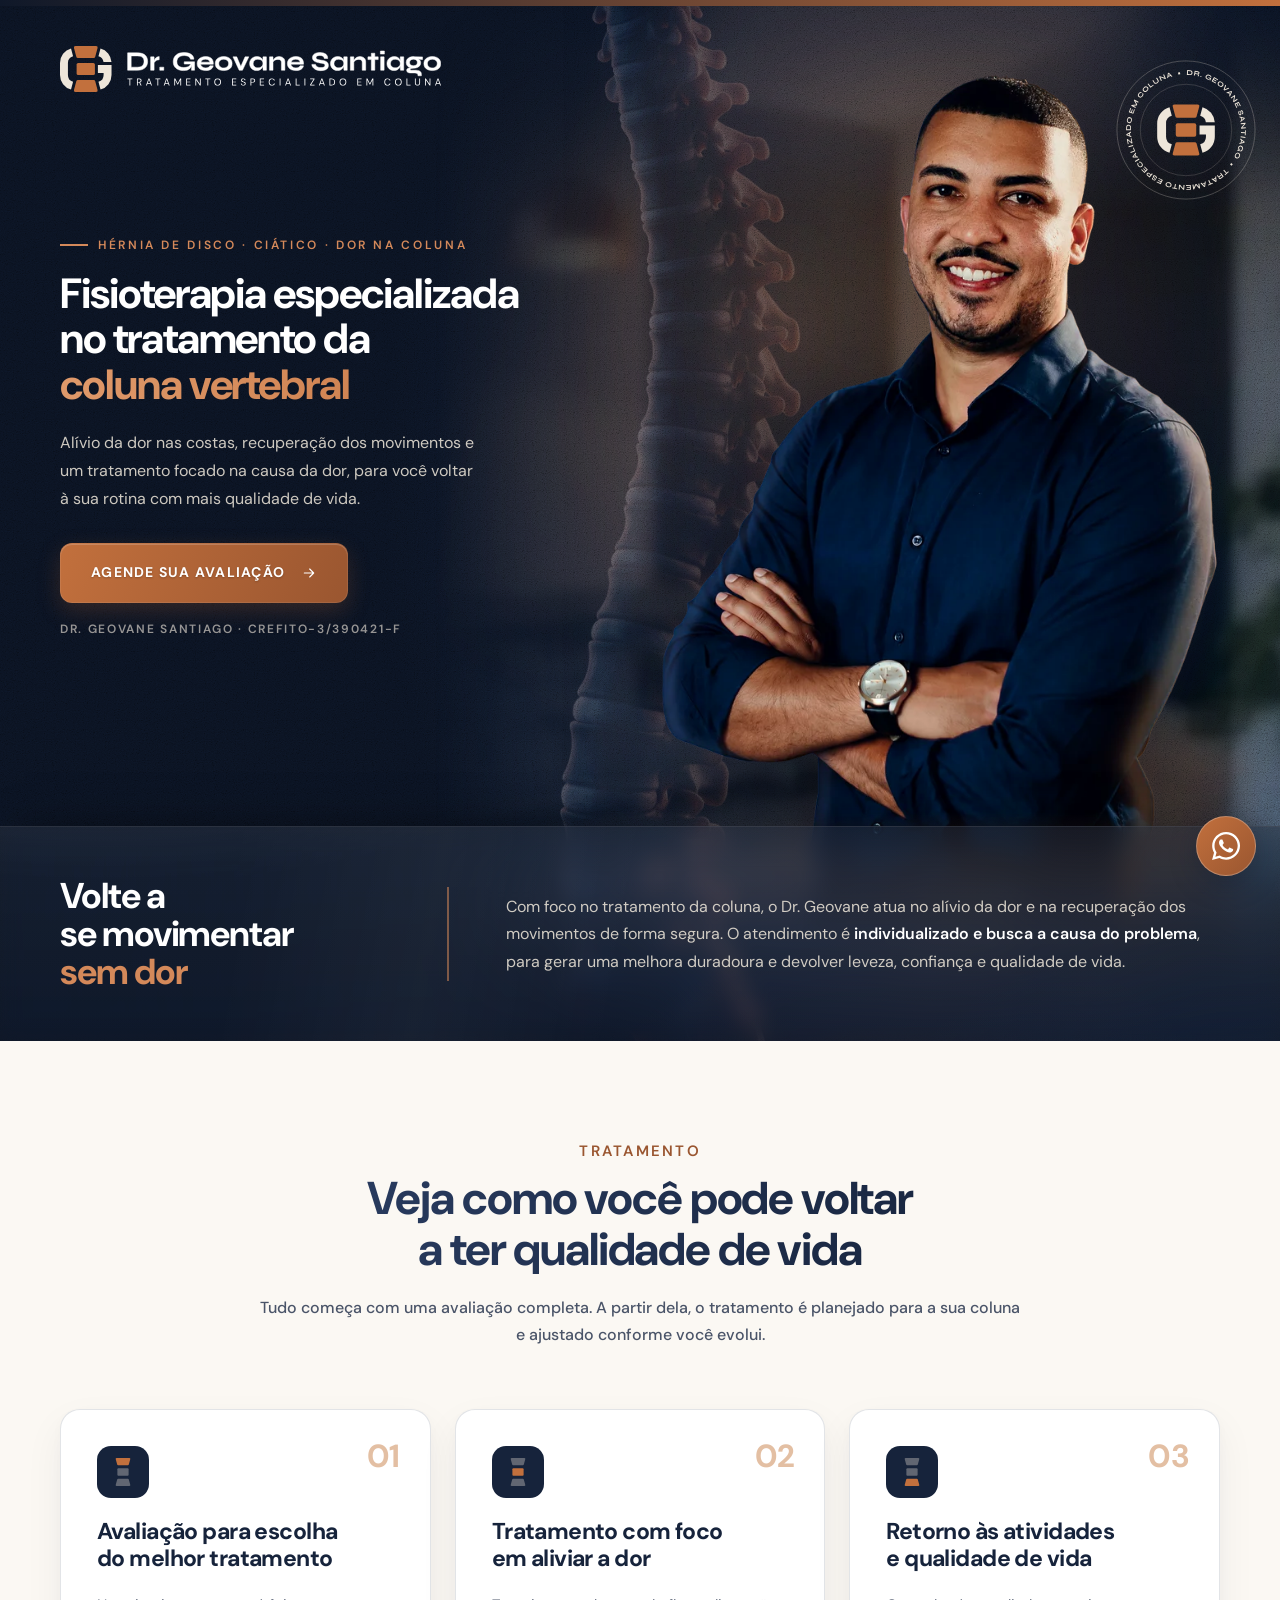
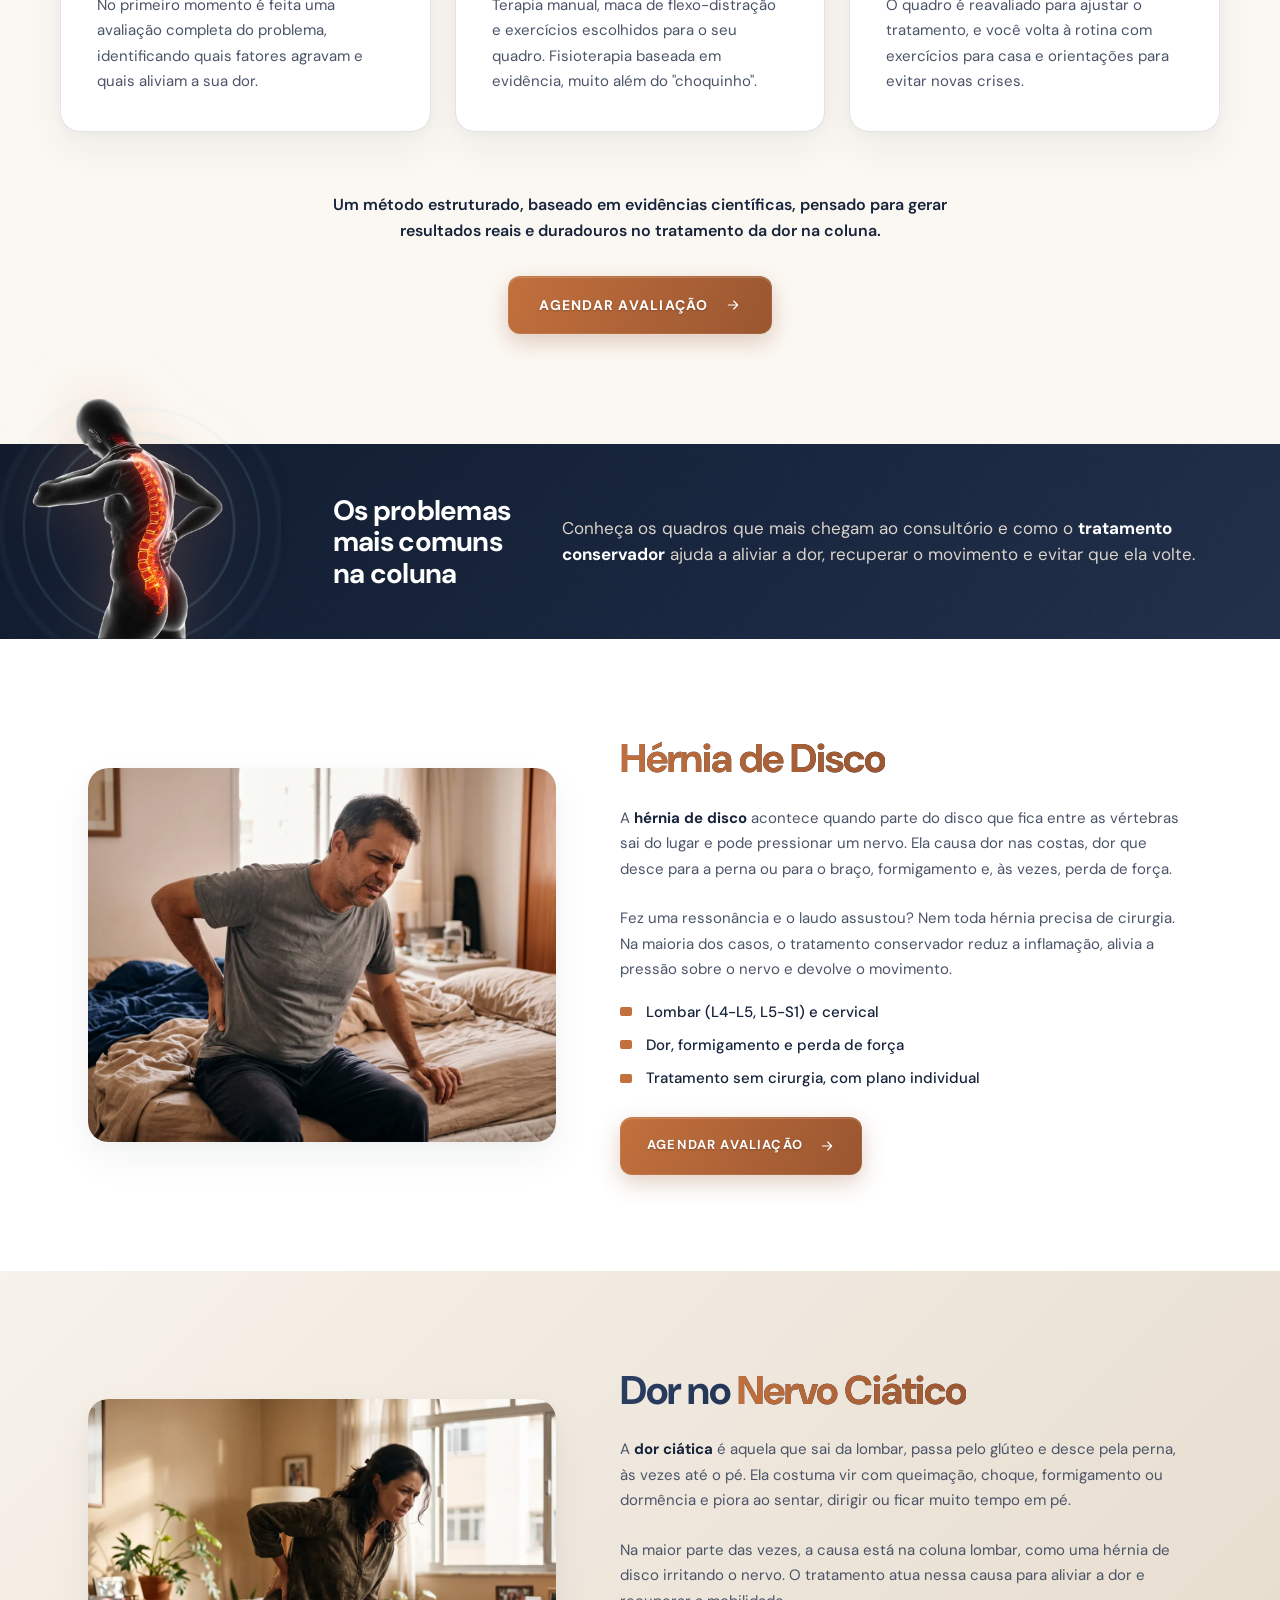
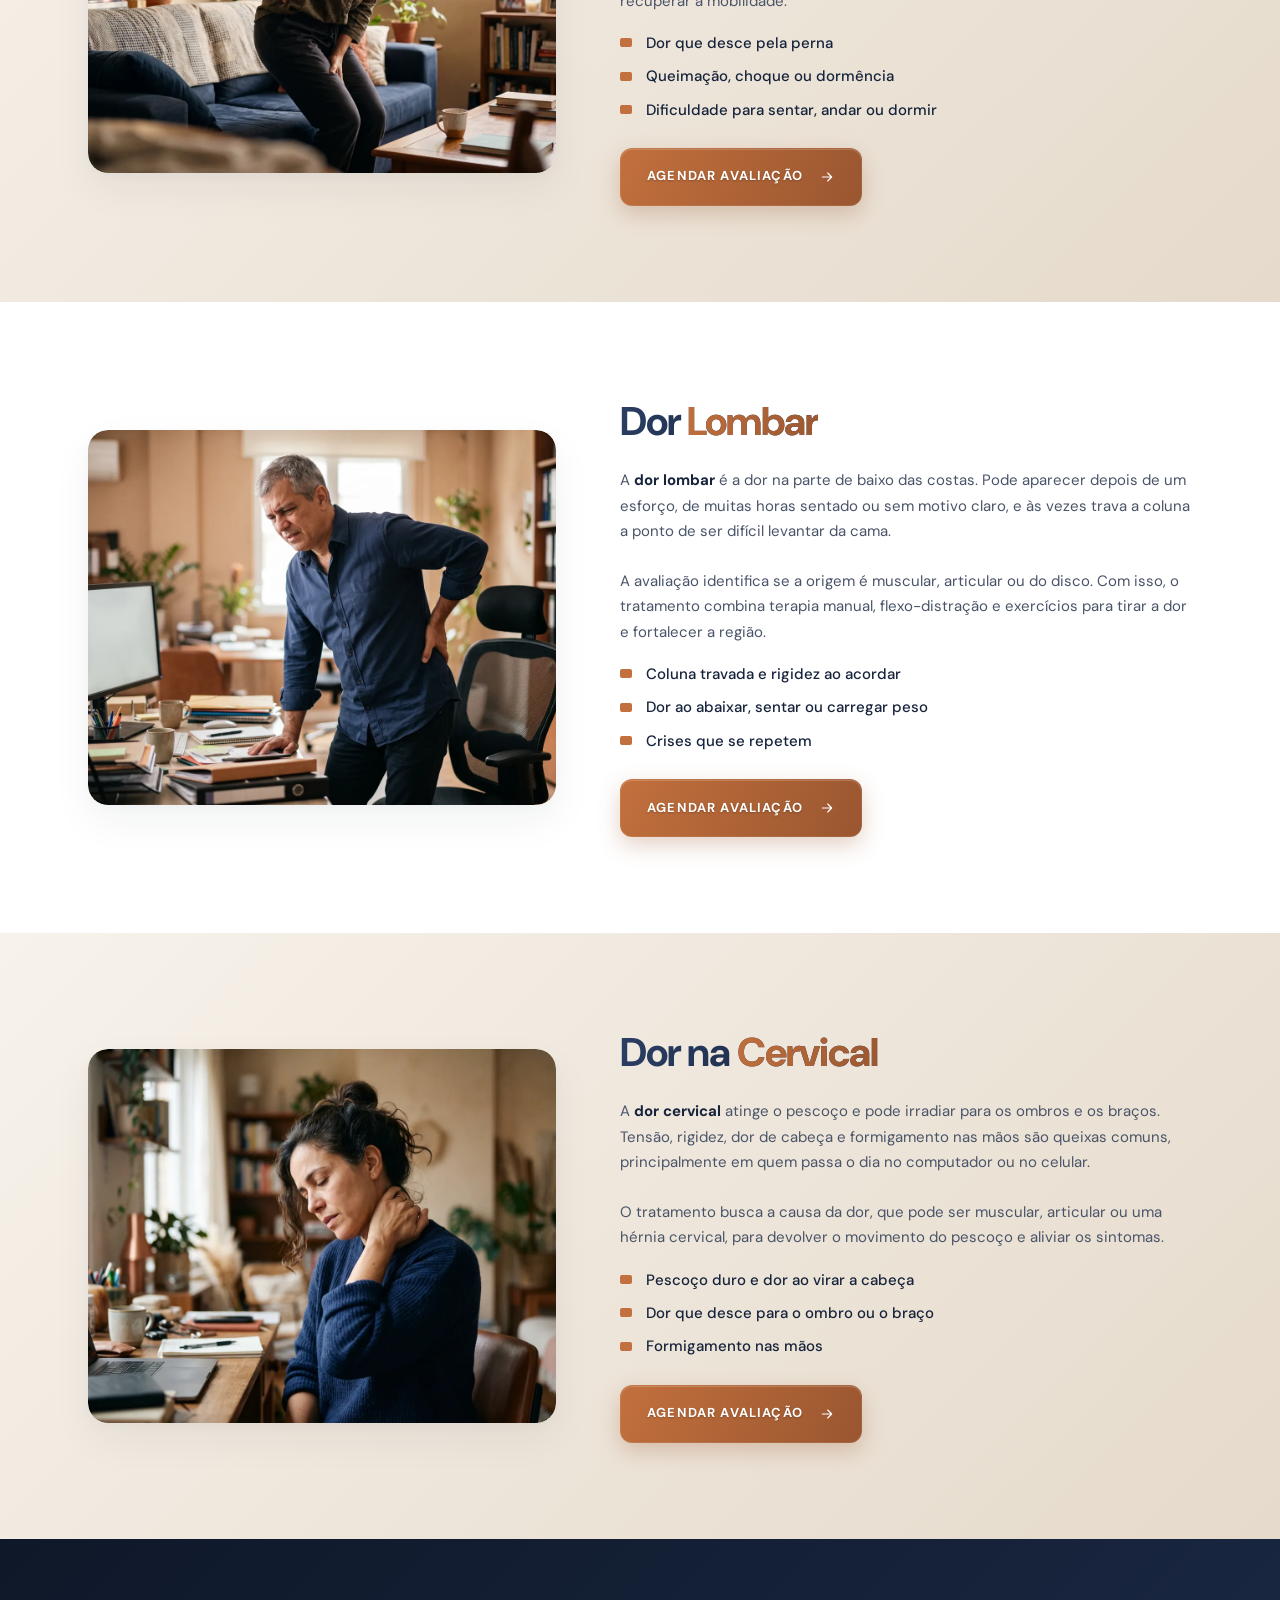
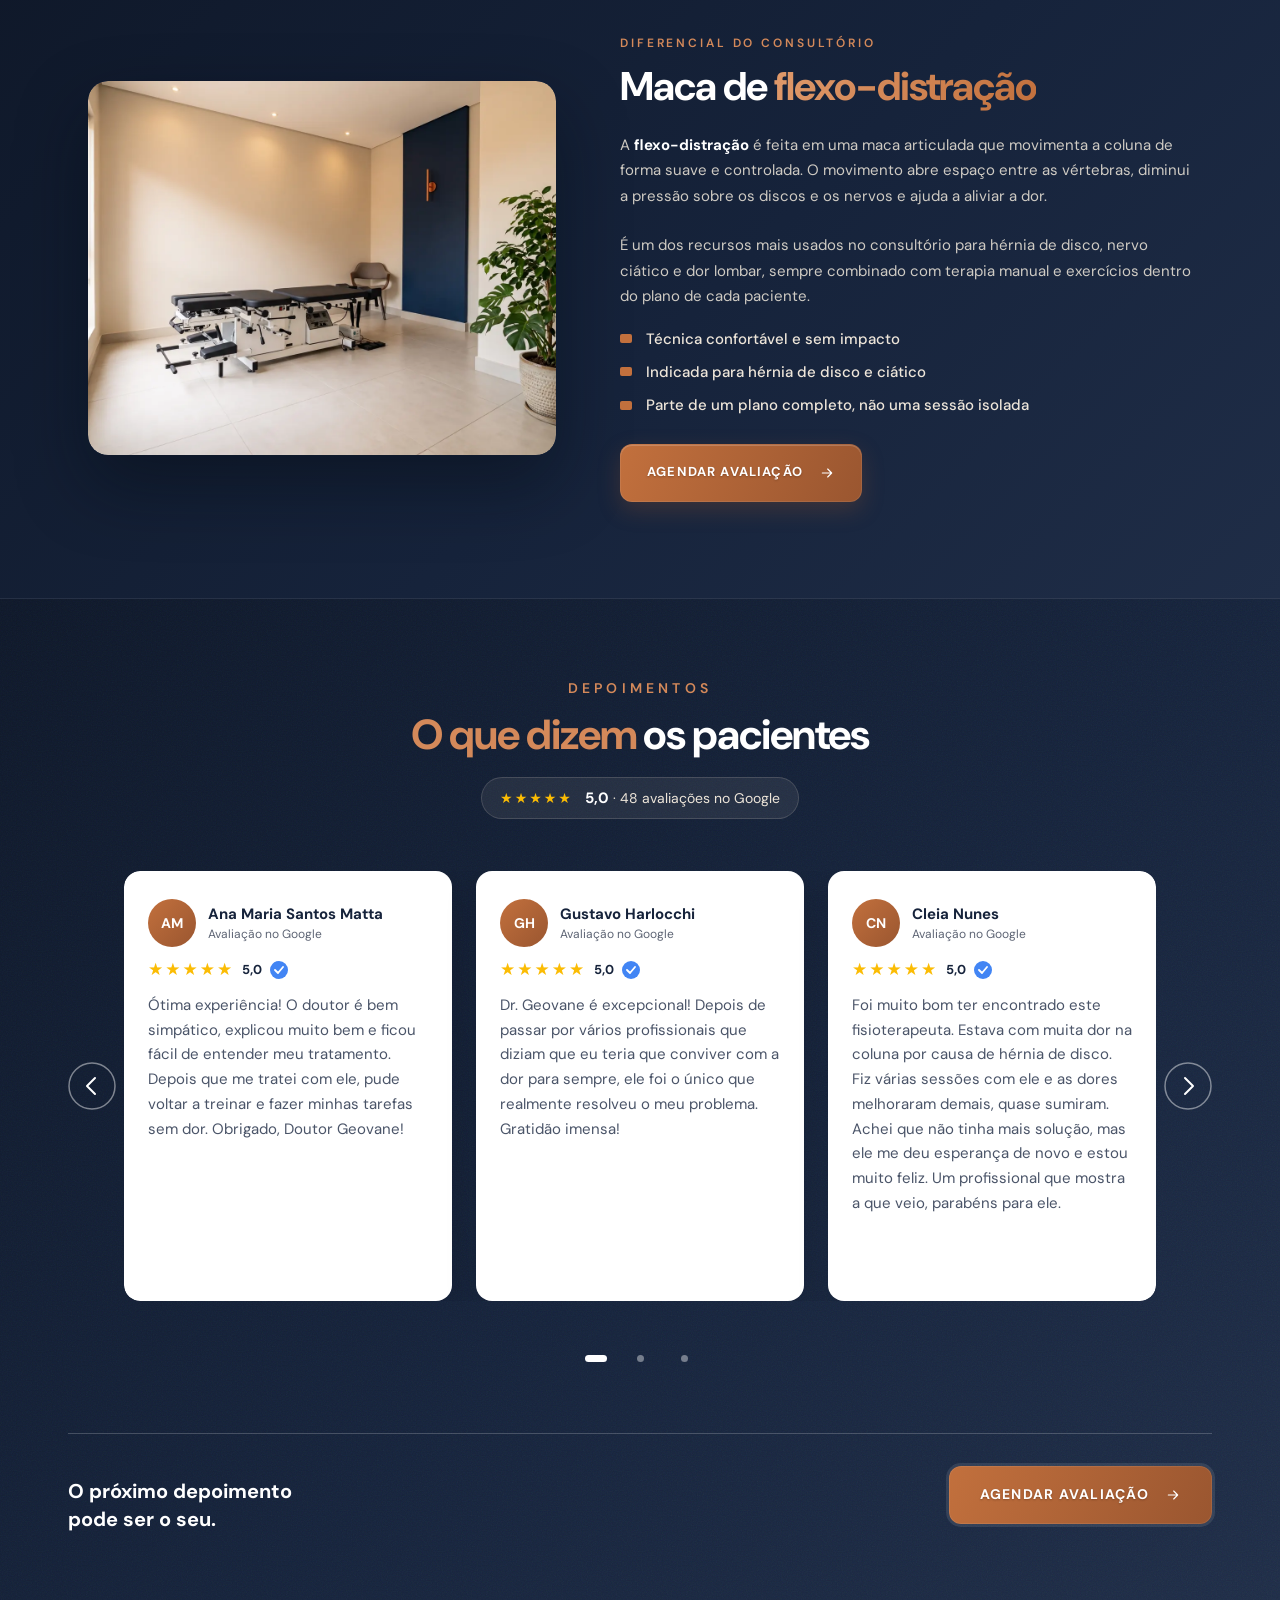
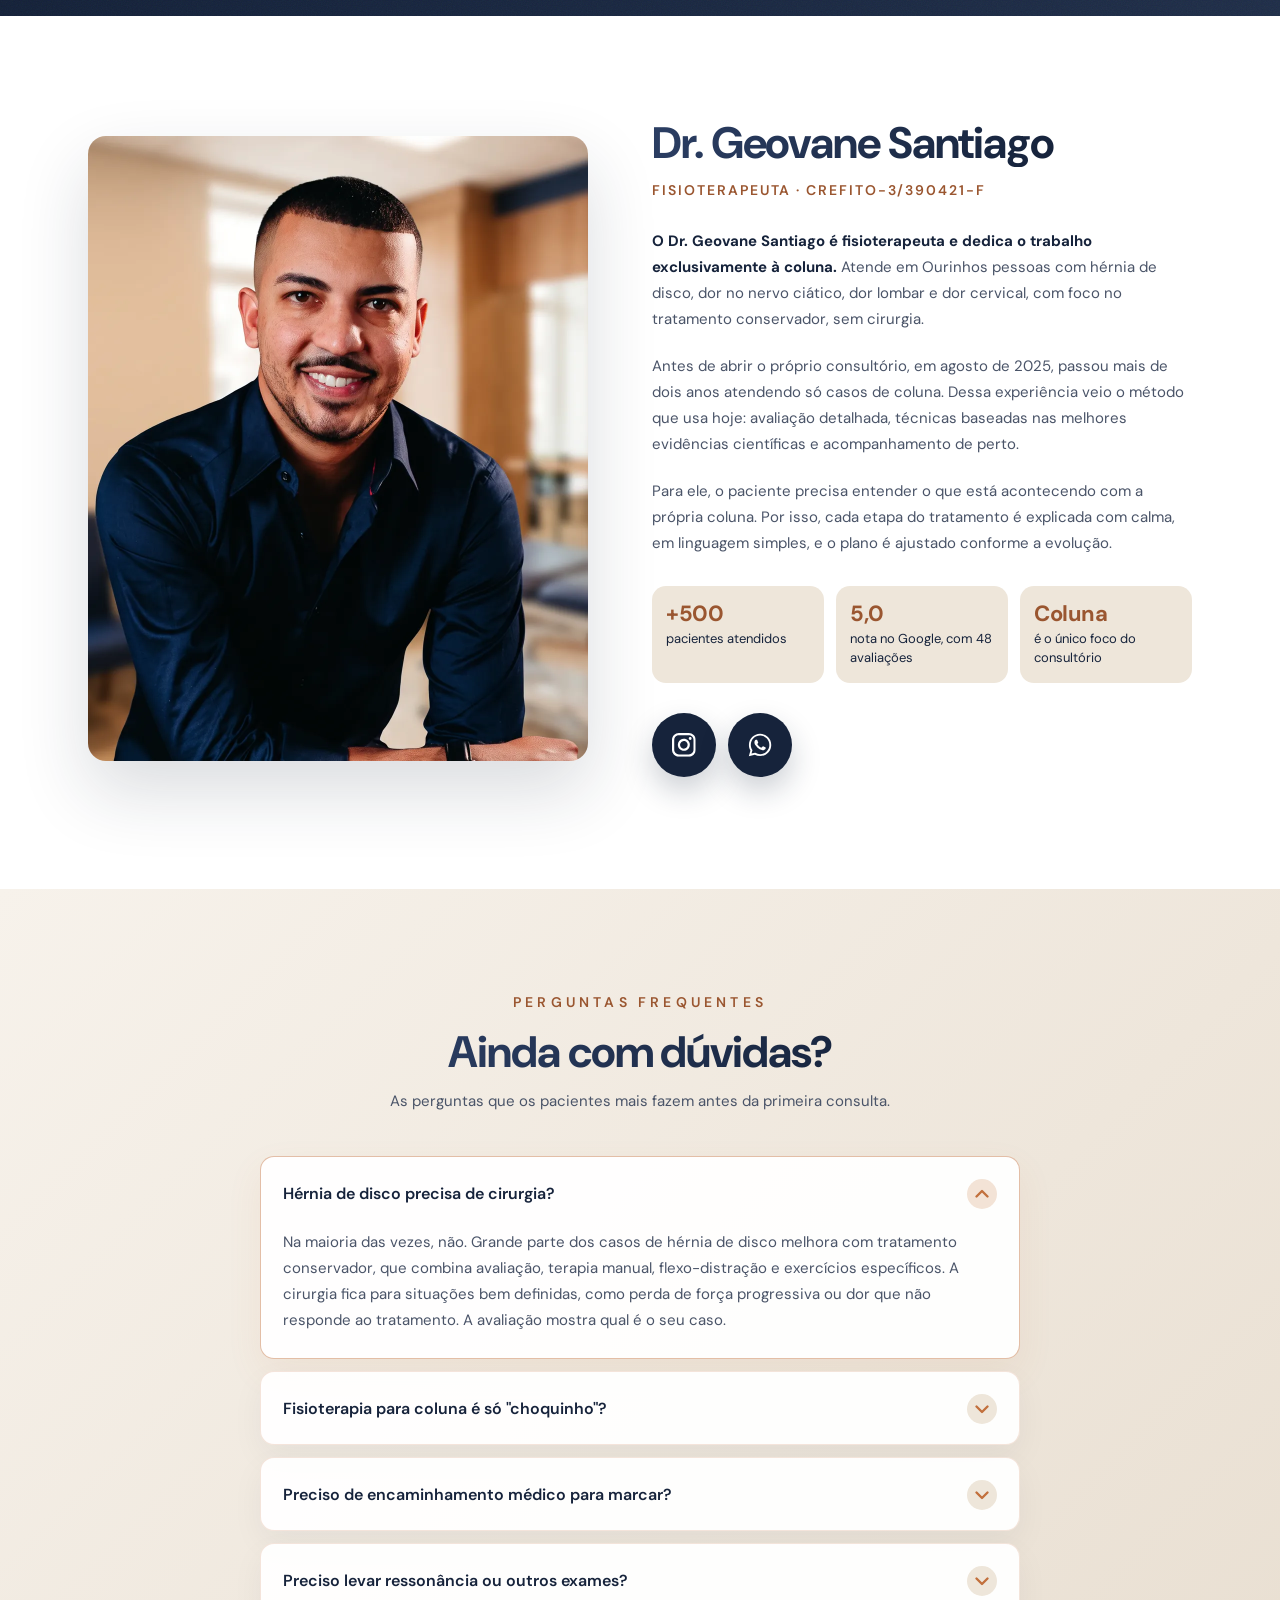
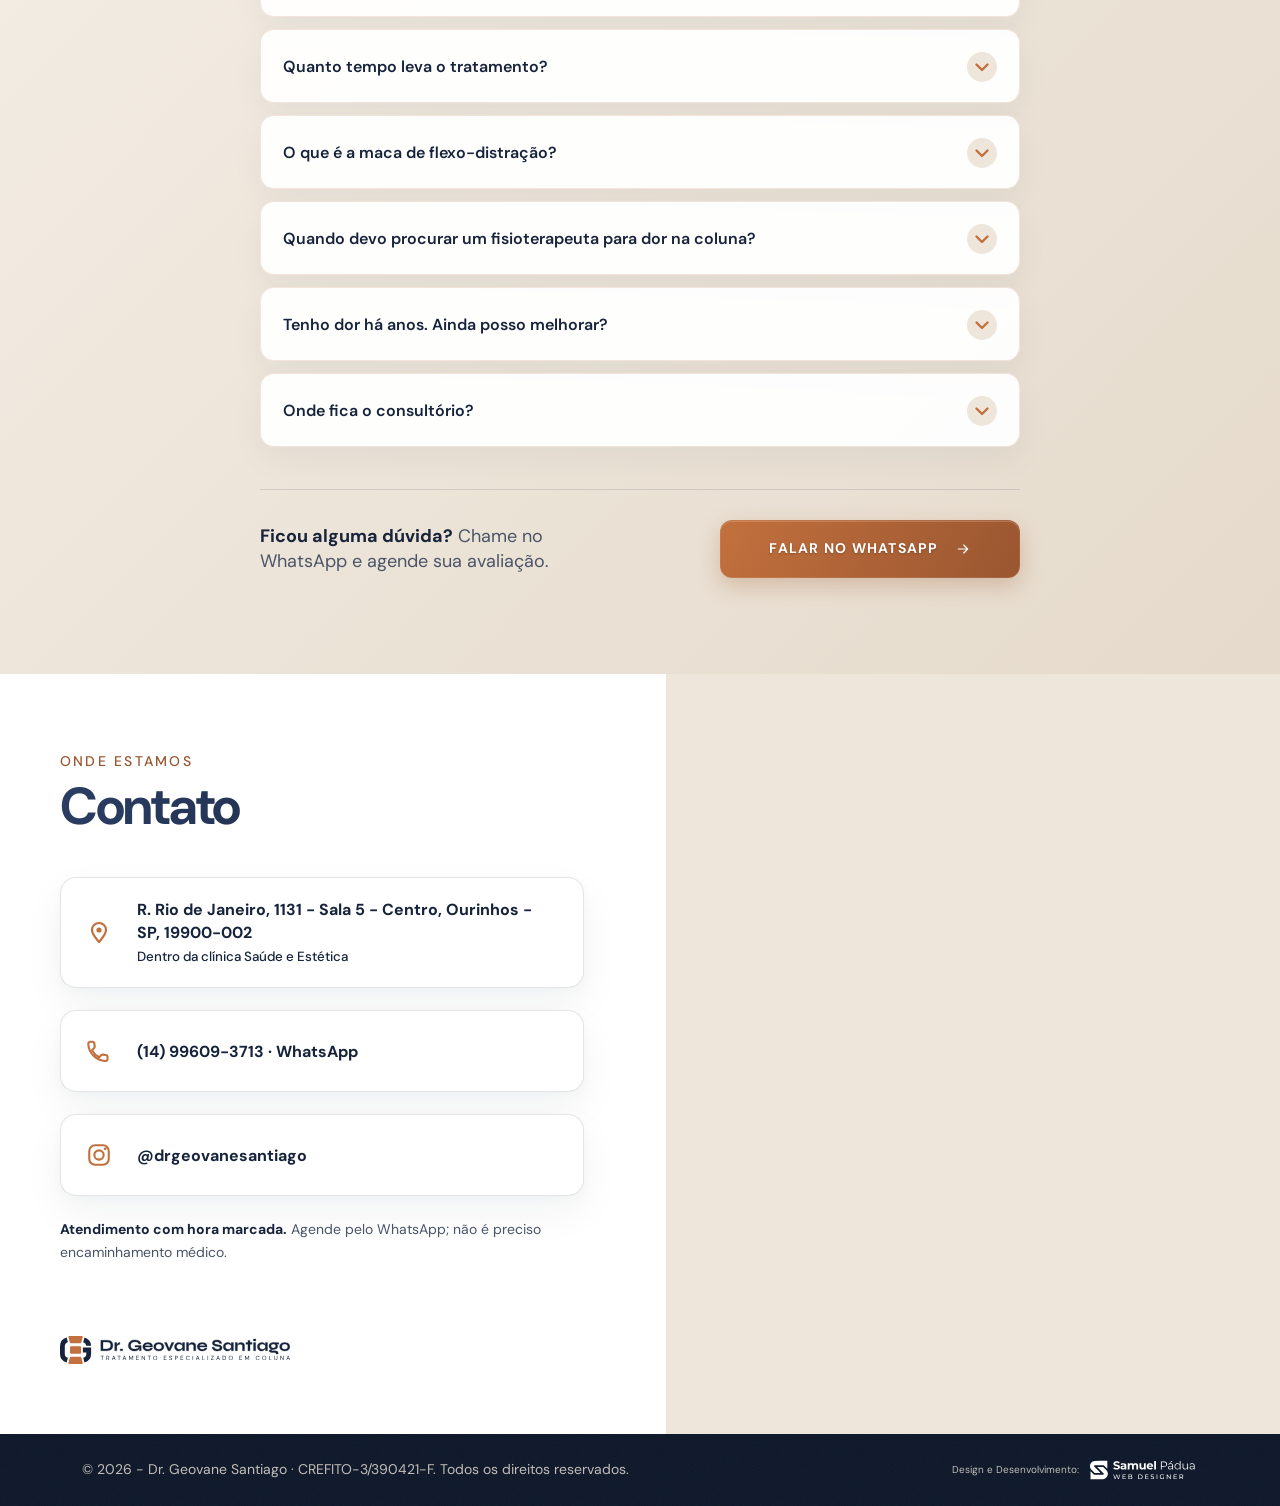
==== commit 91c34f11: "fix: foto do hero nítida no GitHub Pages (srcset/sizes reais e versão de 1600px para telas 2x)" ====
--- a/index.html
+++ b/index.html
@@ -323,7 +323,7 @@
   <link rel="icon" type="image/svg+xml" href="favicon.svg">
   <link rel="apple-touch-icon" href="apple-touch-icon.png">
   <link rel="preload" href="fonts/dm-sans.woff2" as="font" type="font/woff2" crossorigin>
-  <link rel="preload" as="image" type="image/webp" imagesrcset="dr-geovane-600.webp 600w, dr-geovane.webp 1000w" imagesizes="(max-width: 820px) 360px, 570px" fetchpriority="high">
+  <link rel="preload" as="image" type="image/webp" imagesrcset="dr-geovane-600.webp 600w, dr-geovane.webp 1000w, dr-geovane-1600.webp 1600w" imagesizes="(max-width: 820px) min(460px, 100vw), (max-width: 1100px) 720px, 830px" fetchpriority="high">
   <link rel="stylesheet" href="style.css">
 </head>
 <body>
@@ -368,7 +368,7 @@
             <img src="stamp-txt.svg" class="stamp-txt" width="600" height="600" alt="">
             <img src="stamp-iso.svg" class="stamp-iso" width="600" height="600" alt="">
           </div>
-          <img src="dr-geovane.webp" srcset="dr-geovane-600.webp 600w, dr-geovane.webp 1000w" sizes="(max-width: 820px) 360px, 570px" class="doctor-img" width="1000" height="1339" alt="Dr. Geovane Santiago, fisioterapeuta em Ourinhos, de braços cruzados" fetchpriority="high">
+          <img src="dr-geovane.webp" srcset="dr-geovane-600.webp 600w, dr-geovane.webp 1000w, dr-geovane-1600.webp 1600w" sizes="(max-width: 820px) min(460px, 100vw), (max-width: 1100px) 720px, 830px" class="doctor-img" width="1000" height="1340" alt="Dr. Geovane Santiago, fisioterapeuta em Ourinhos, de braços cruzados" fetchpriority="high">
         </div>
       </div>
     </div>
--- a/style.css
+++ b/style.css
@@ -4014,3 +4014,9 @@
 }
 
 .glass::before { opacity: 0.7; }
+
+/* foto original termina no quadril: dissolve a base para não marcar um corte atrás do vidro */
+.doctor-img {
+  -webkit-mask-image: linear-gradient(180deg, #000 0%, #000 76%, transparent 88%);
+  mask-image: linear-gradient(180deg, #000 0%, #000 76%, transparent 88%);
+}
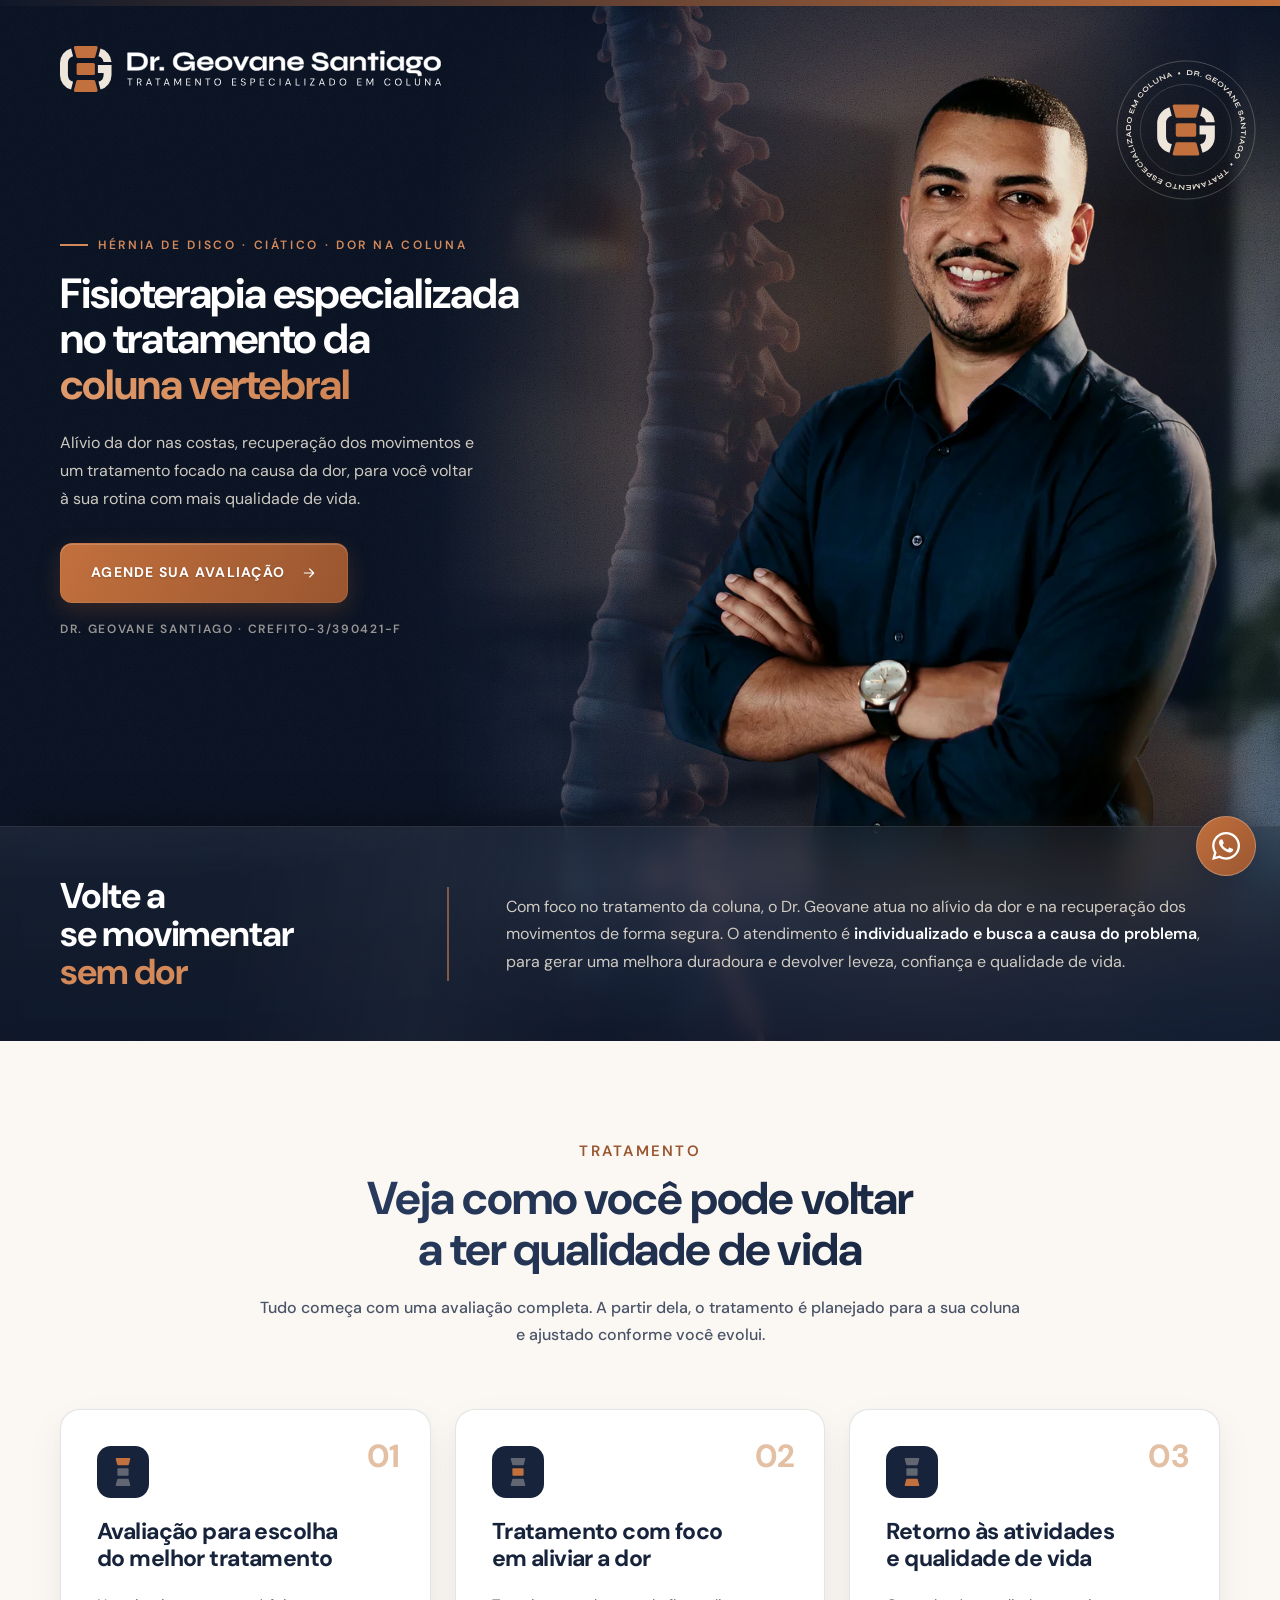
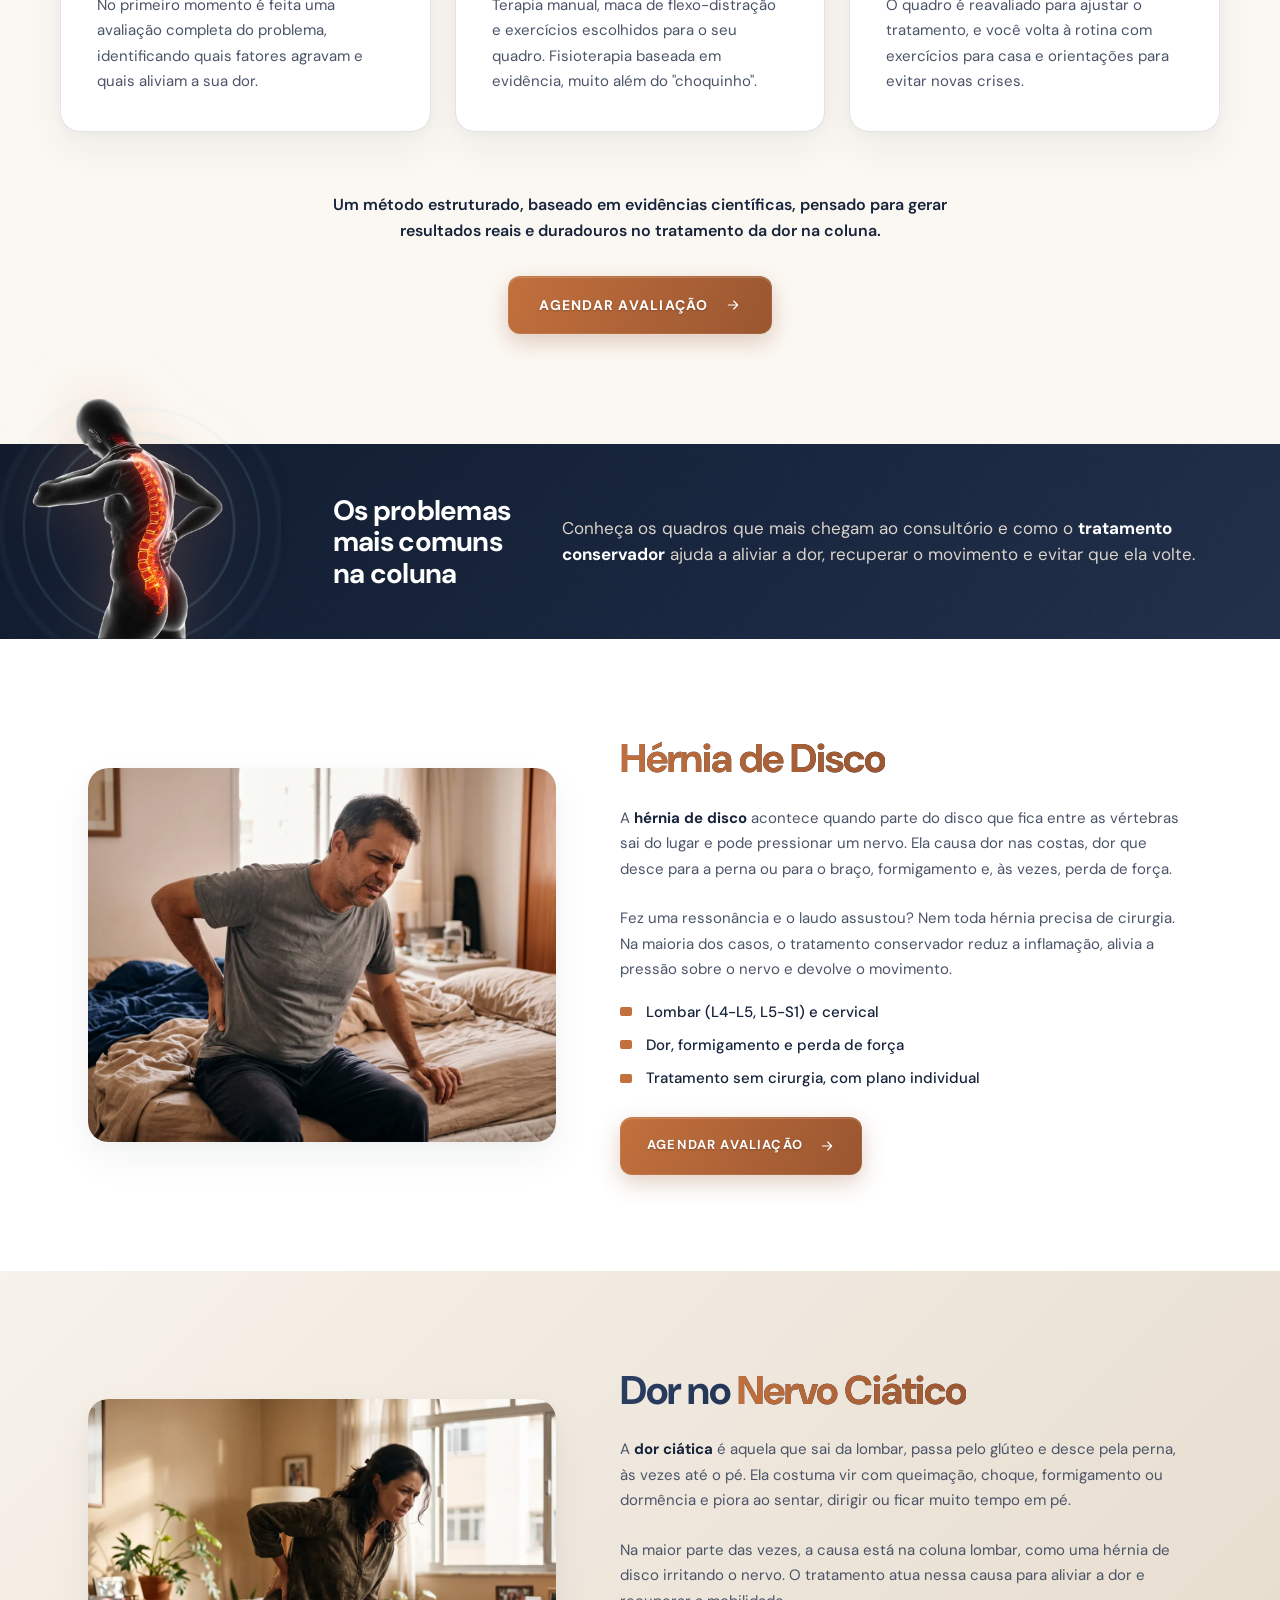
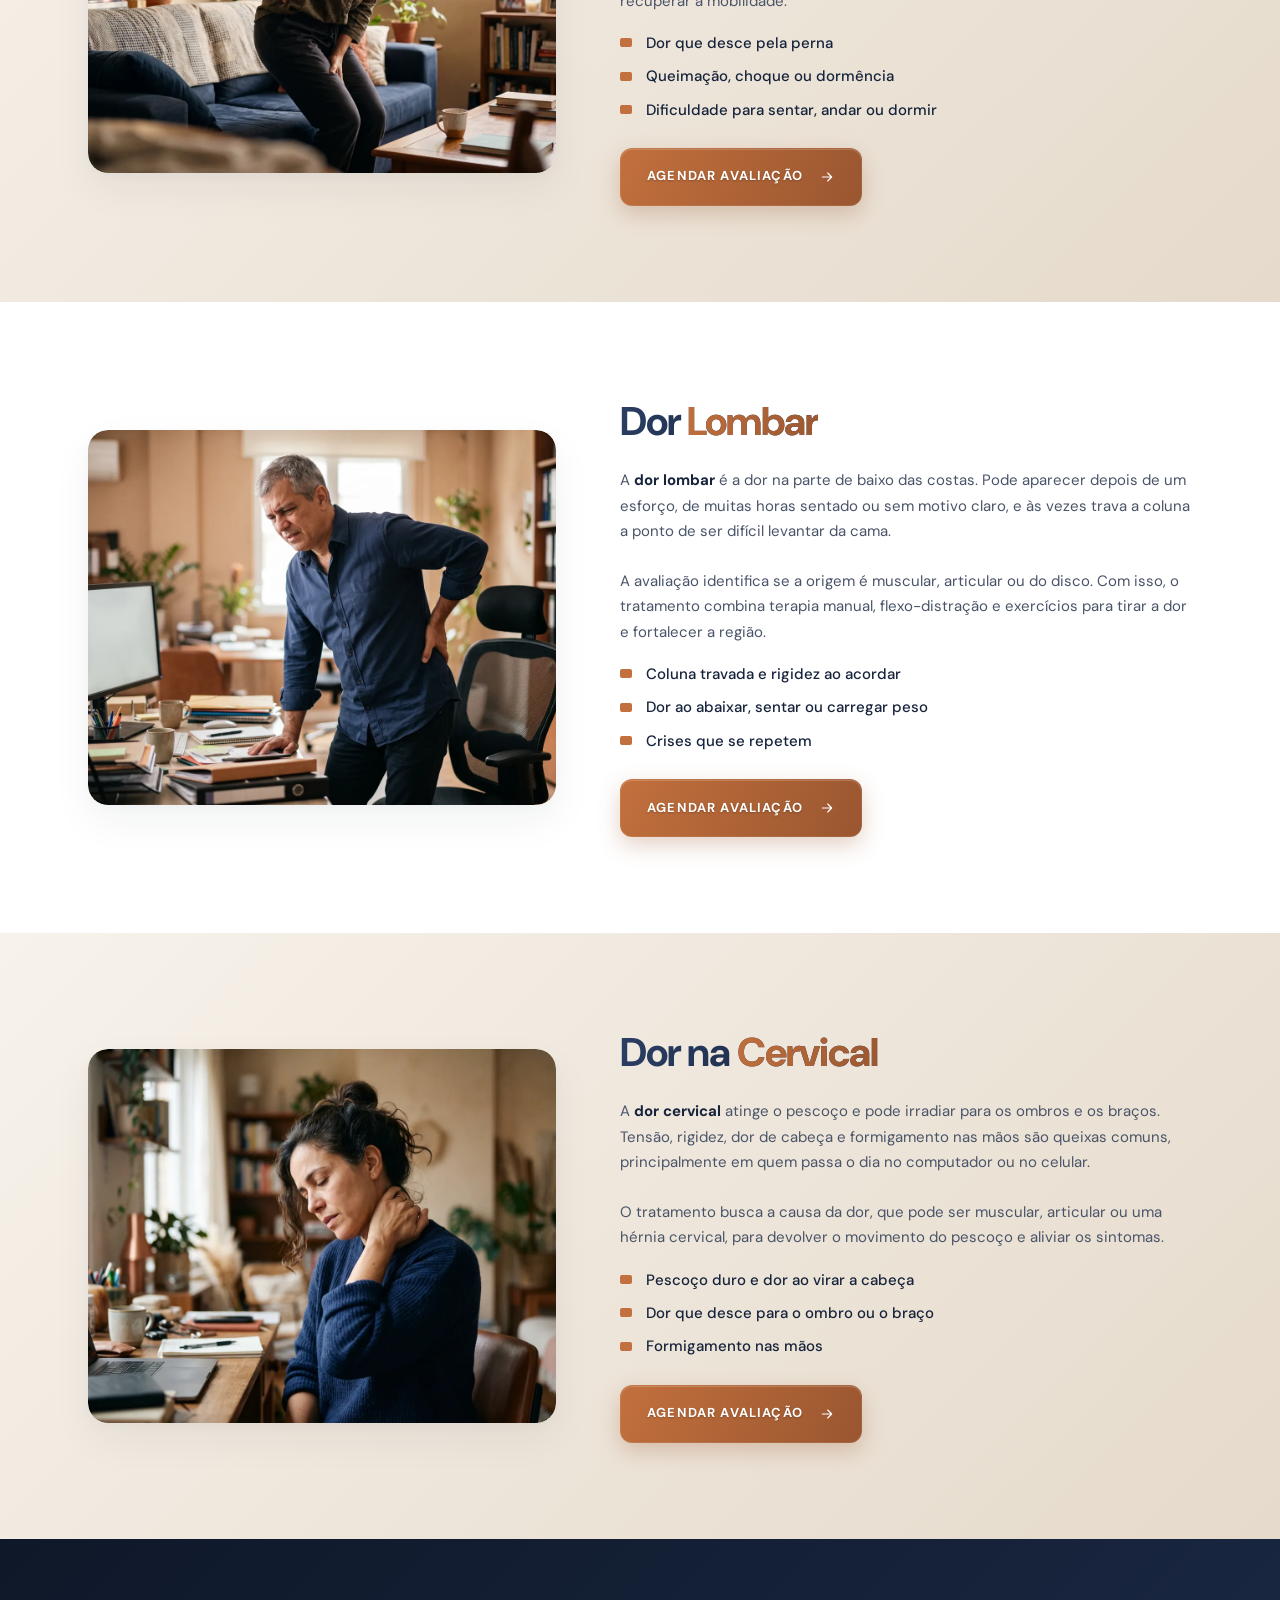
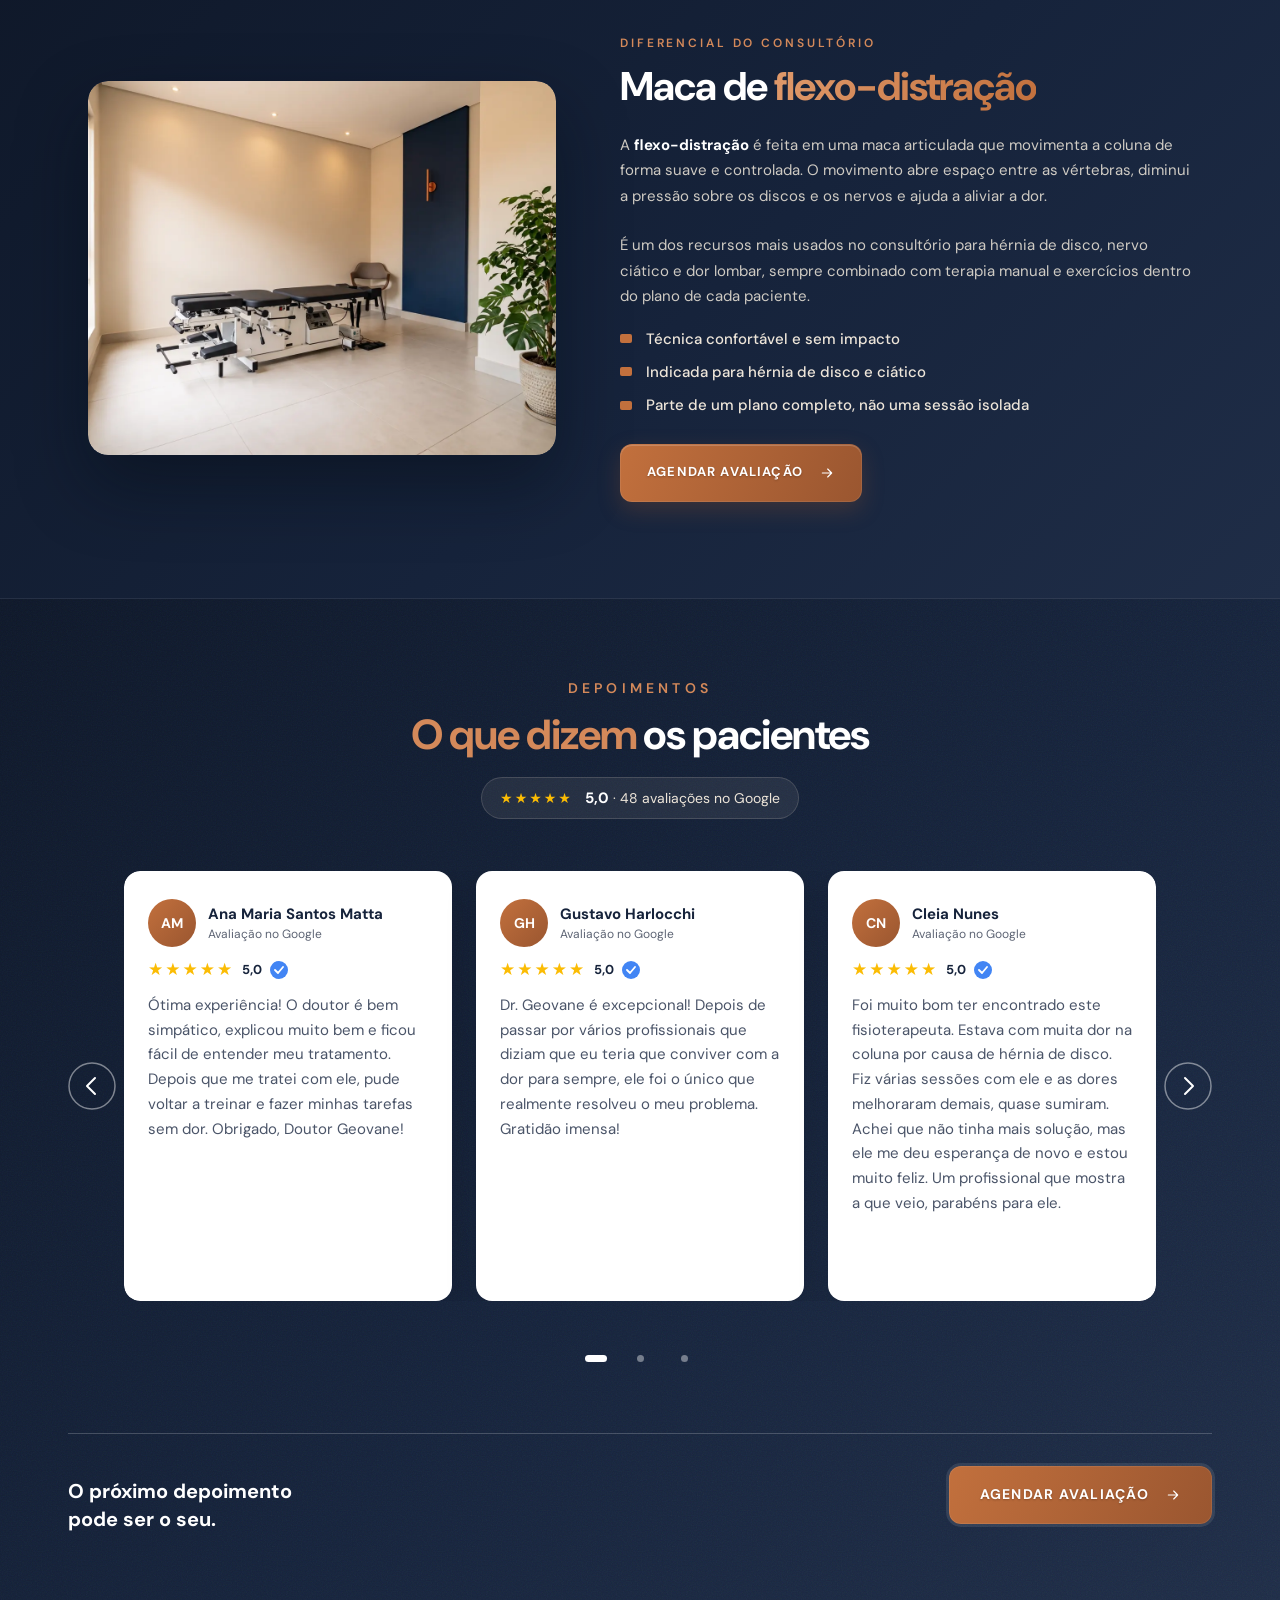
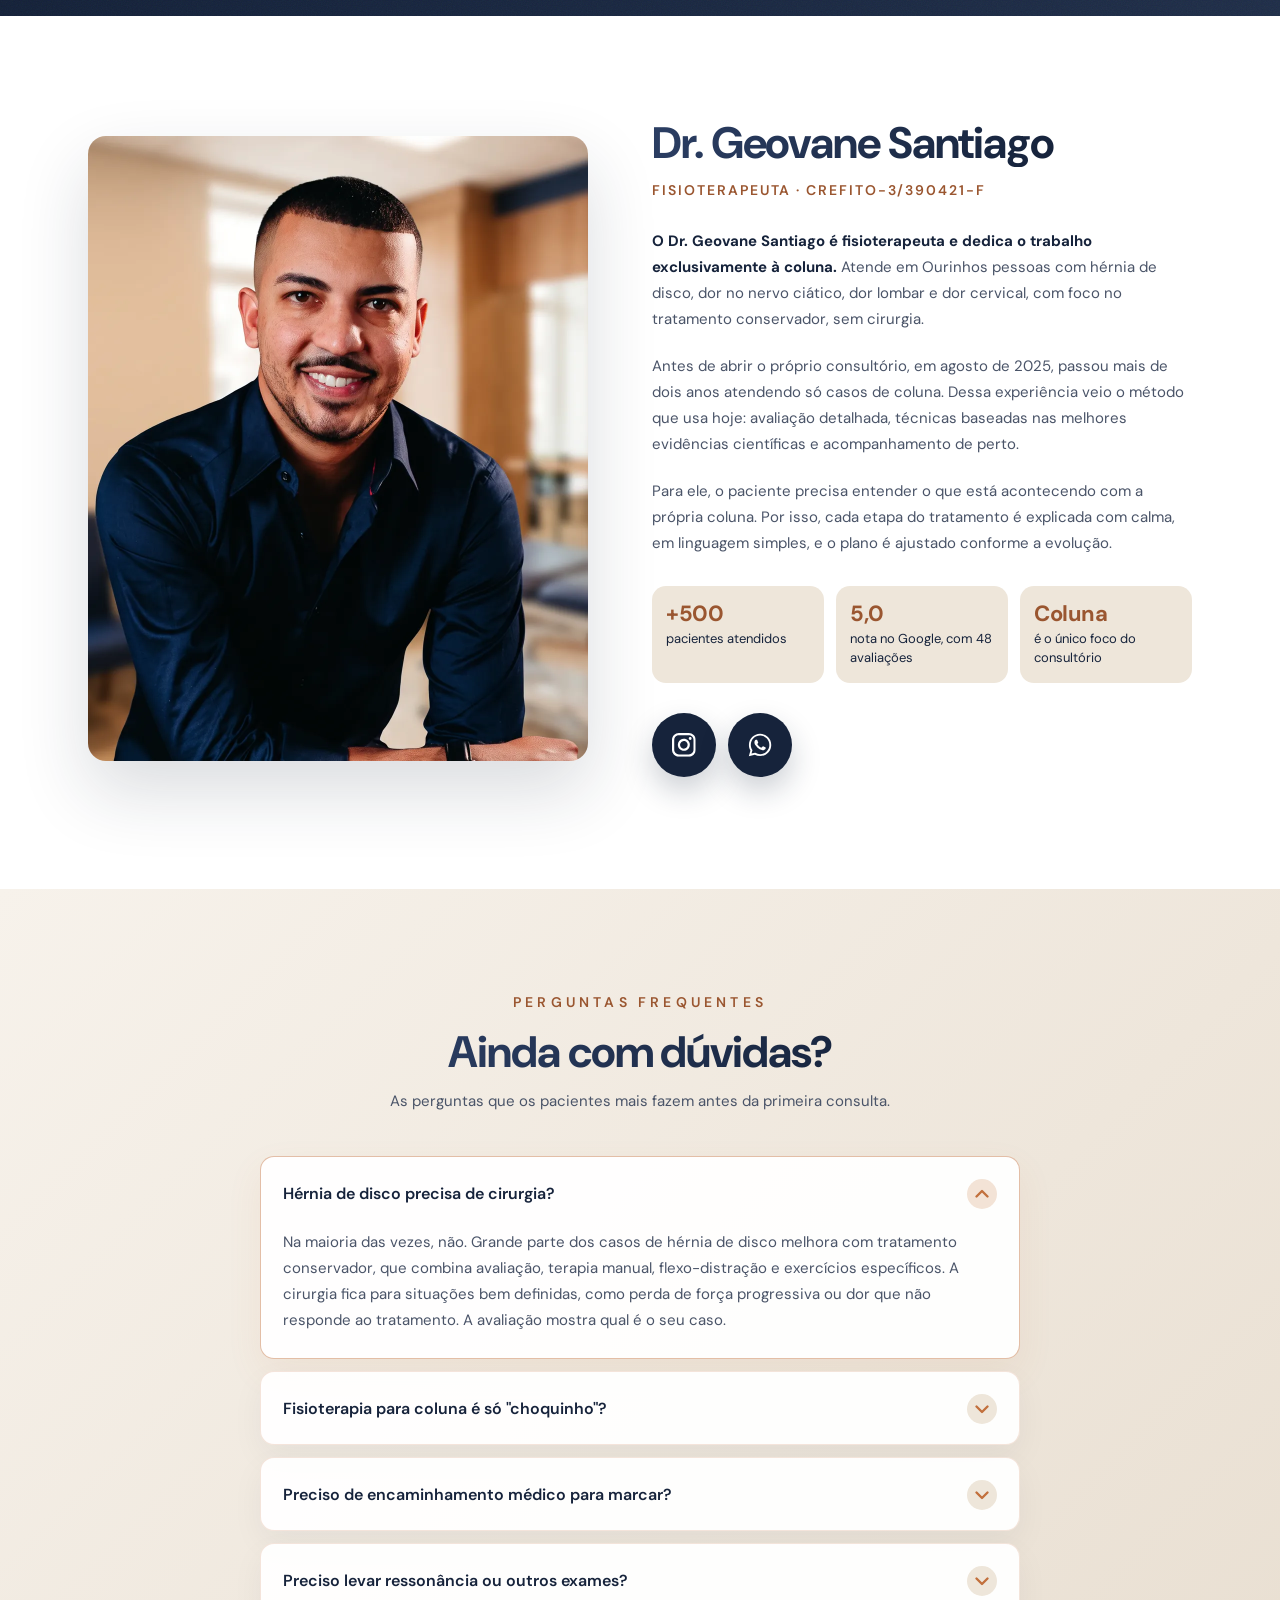
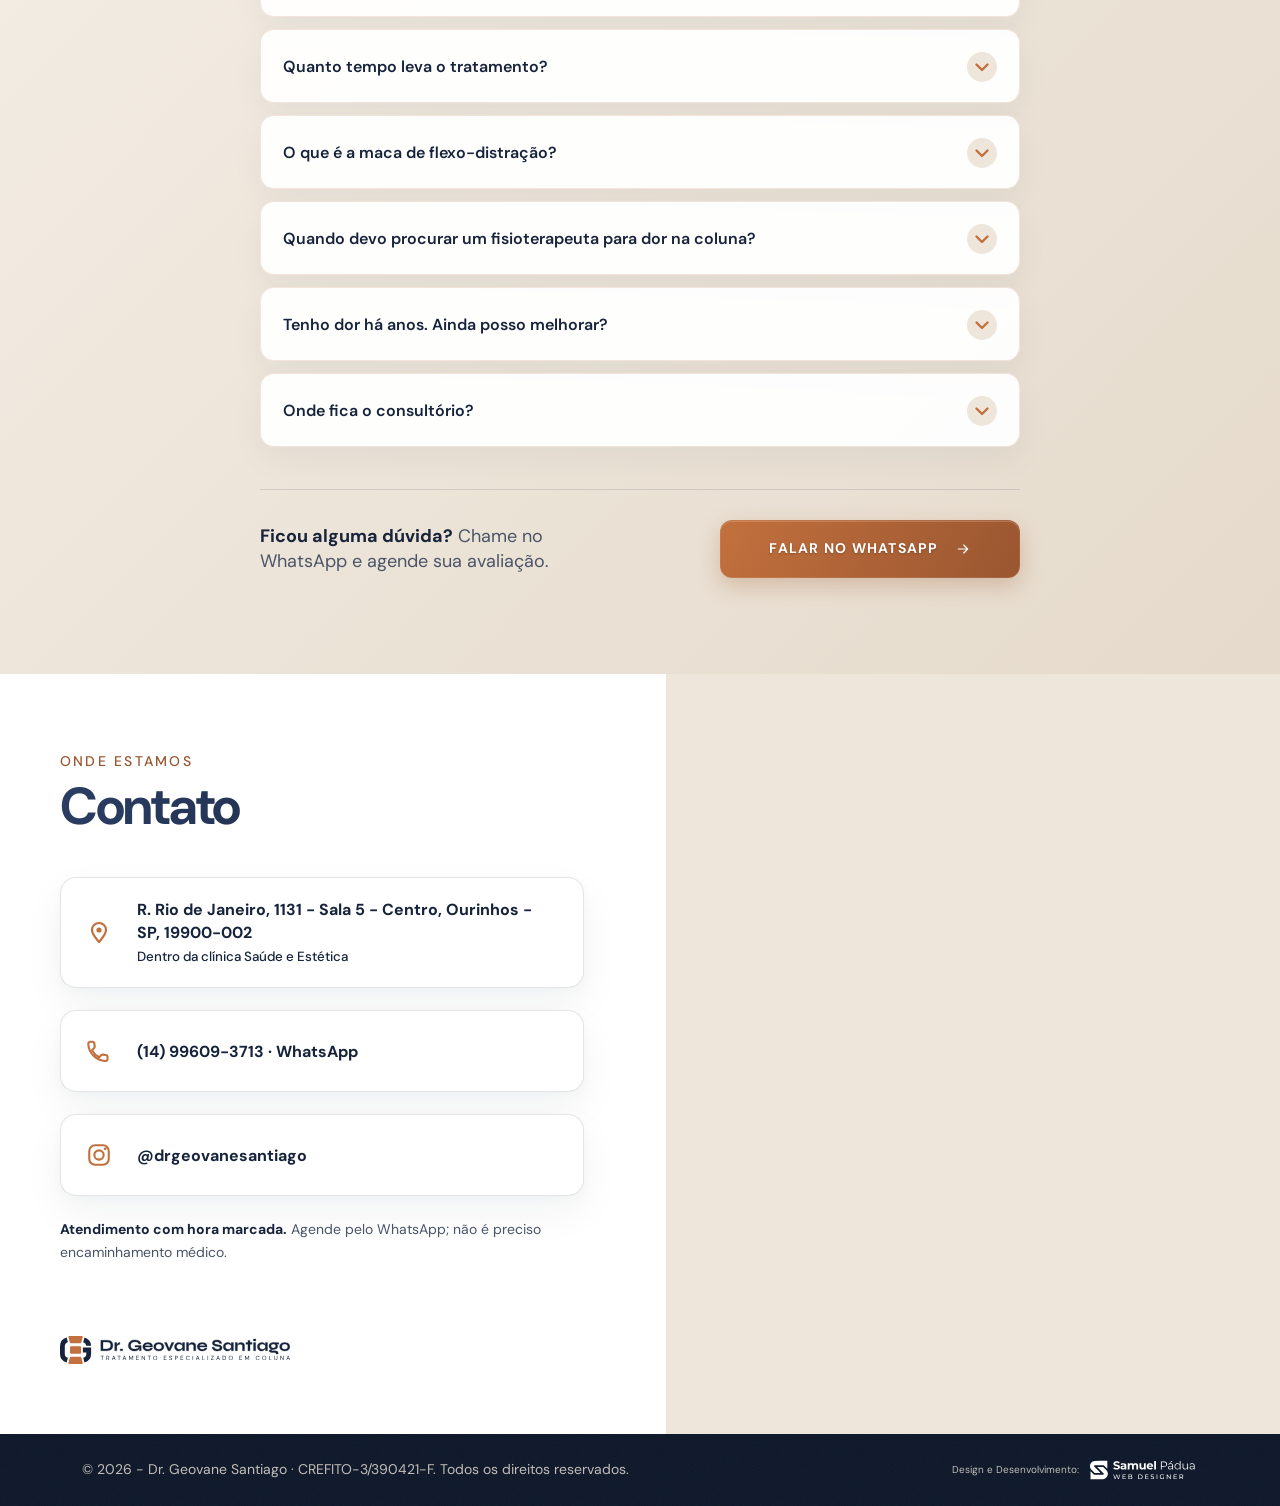
==== commit eb7c4c58: "SEO: refine social previews and search metadata" ====
--- a/index.html
+++ b/index.html
@@ -3,8 +3,8 @@
 <head>
   <meta charset="UTF-8">
   <meta name="viewport" content="width=device-width, initial-scale=1.0">
-  <title>Fisioterapeuta em Ourinhos | Hérnia de Disco e Dor na Coluna – Dr. Geovane Santiago</title>
-  <meta name="description" content="Dr. Geovane Santiago, fisioterapeuta em Ourinhos (SP) com foco no tratamento conservador da coluna: hérnia de disco, nervo ciático, dor lombar e cervical, com maca de flexo-distração. Agende sua avaliação pelo WhatsApp.">
+  <title>Fisioterapia para Coluna em Ourinhos | Dr. Geovane Santiago</title>
+  <meta name="description" content="Fisioterapia especializada em coluna em Ourinhos (SP). Dr. Geovane Santiago atende hérnia de disco, dor ciática, lombar e cervical. Agende pelo WhatsApp.">
   <meta name="robots" content="index, follow, max-image-preview:large, max-snippet:-1, max-video-preview:-1">
   <link rel="canonical" href="https://www.clinicanogueirasantiago.com.br/">
   <meta name="author" content="Dr. Geovane Santiago">
@@ -17,19 +17,19 @@
   <meta property="og:locale" content="pt_BR">
   <meta property="og:type" content="website">
   <meta property="og:site_name" content="Dr. Geovane Santiago">
-  <meta property="og:title" content="Fisioterapeuta em Ourinhos | Hérnia de Disco e Dor na Coluna – Dr. Geovane Santiago">
-  <meta property="og:description" content="Dr. Geovane Santiago, fisioterapeuta em Ourinhos (SP) com foco no tratamento conservador da coluna: hérnia de disco, nervo ciático, dor lombar e cervical, com maca de flexo-distração. Agende sua avaliação pelo WhatsApp.">
+  <meta property="og:title" content="Fisioterapia para Coluna em Ourinhos | Dr. Geovane Santiago">
+  <meta property="og:description" content="Tratamento especializado em coluna em Ourinhos (SP): hérnia de disco, dor ciática, lombar e cervical. Agende sua avaliação pelo WhatsApp.">
   <meta property="og:url" content="https://www.clinicanogueirasantiago.com.br/">
   <meta property="og:image" content="https://www.clinicanogueirasantiago.com.br/og-image.jpg">
   <meta property="og:image:type" content="image/jpeg">
   <meta property="og:image:width" content="1200">
   <meta property="og:image:height" content="630">
-  <meta property="og:image:alt" content="Dr. Geovane Santiago, fisioterapeuta com foco no tratamento da coluna em Ourinhos">
+  <meta property="og:image:alt" content="Dr. Geovane Santiago ao lado do texto: Dor na coluna e hérnia de disco em Ourinhos">
   <meta name="twitter:card" content="summary_large_image">
-  <meta name="twitter:title" content="Fisioterapeuta em Ourinhos | Hérnia de Disco e Dor na Coluna – Dr. Geovane Santiago">
-  <meta name="twitter:description" content="Dr. Geovane Santiago, fisioterapeuta em Ourinhos (SP) com foco no tratamento conservador da coluna: hérnia de disco, nervo ciático, dor lombar e cervical, com maca de flexo-distração. Agende sua avaliação pelo WhatsApp.">
+  <meta name="twitter:title" content="Fisioterapia para Coluna em Ourinhos | Dr. Geovane Santiago">
+  <meta name="twitter:description" content="Tratamento especializado em coluna em Ourinhos (SP): hérnia de disco, dor ciática, lombar e cervical. Agende sua avaliação pelo WhatsApp.">
   <meta name="twitter:image" content="https://www.clinicanogueirasantiago.com.br/og-image.jpg">
-  <meta name="twitter:image:alt" content="Dr. Geovane Santiago, fisioterapeuta com foco no tratamento da coluna em Ourinhos">
+  <meta name="twitter:image:alt" content="Dr. Geovane Santiago ao lado do texto: Dor na coluna e hérnia de disco em Ourinhos">
   <script type="application/ld+json">
     {
       "@context": "https://schema.org",
@@ -49,8 +49,8 @@
           "@type": "MedicalWebPage",
           "@id": "https://www.clinicanogueirasantiago.com.br/#webpage",
           "url": "https://www.clinicanogueirasantiago.com.br/",
-          "name": "Fisioterapeuta em Ourinhos | Hérnia de Disco e Dor na Coluna – Dr. Geovane Santiago",
-          "description": "Dr. Geovane Santiago, fisioterapeuta em Ourinhos (SP) com foco no tratamento conservador da coluna: hérnia de disco, nervo ciático, dor lombar e cervical, com maca de flexo-distração. Agende sua avaliação pelo WhatsApp.",
+          "name": "Fisioterapia para Coluna em Ourinhos | Dr. Geovane Santiago",
+          "description": "Fisioterapia especializada em coluna em Ourinhos (SP). Dr. Geovane Santiago atende hérnia de disco, dor ciática, lombar e cervical. Agende pelo WhatsApp.",
           "inLanguage": "pt-BR",
           "isPartOf": {
             "@id": "https://www.clinicanogueirasantiago.com.br/#website"
